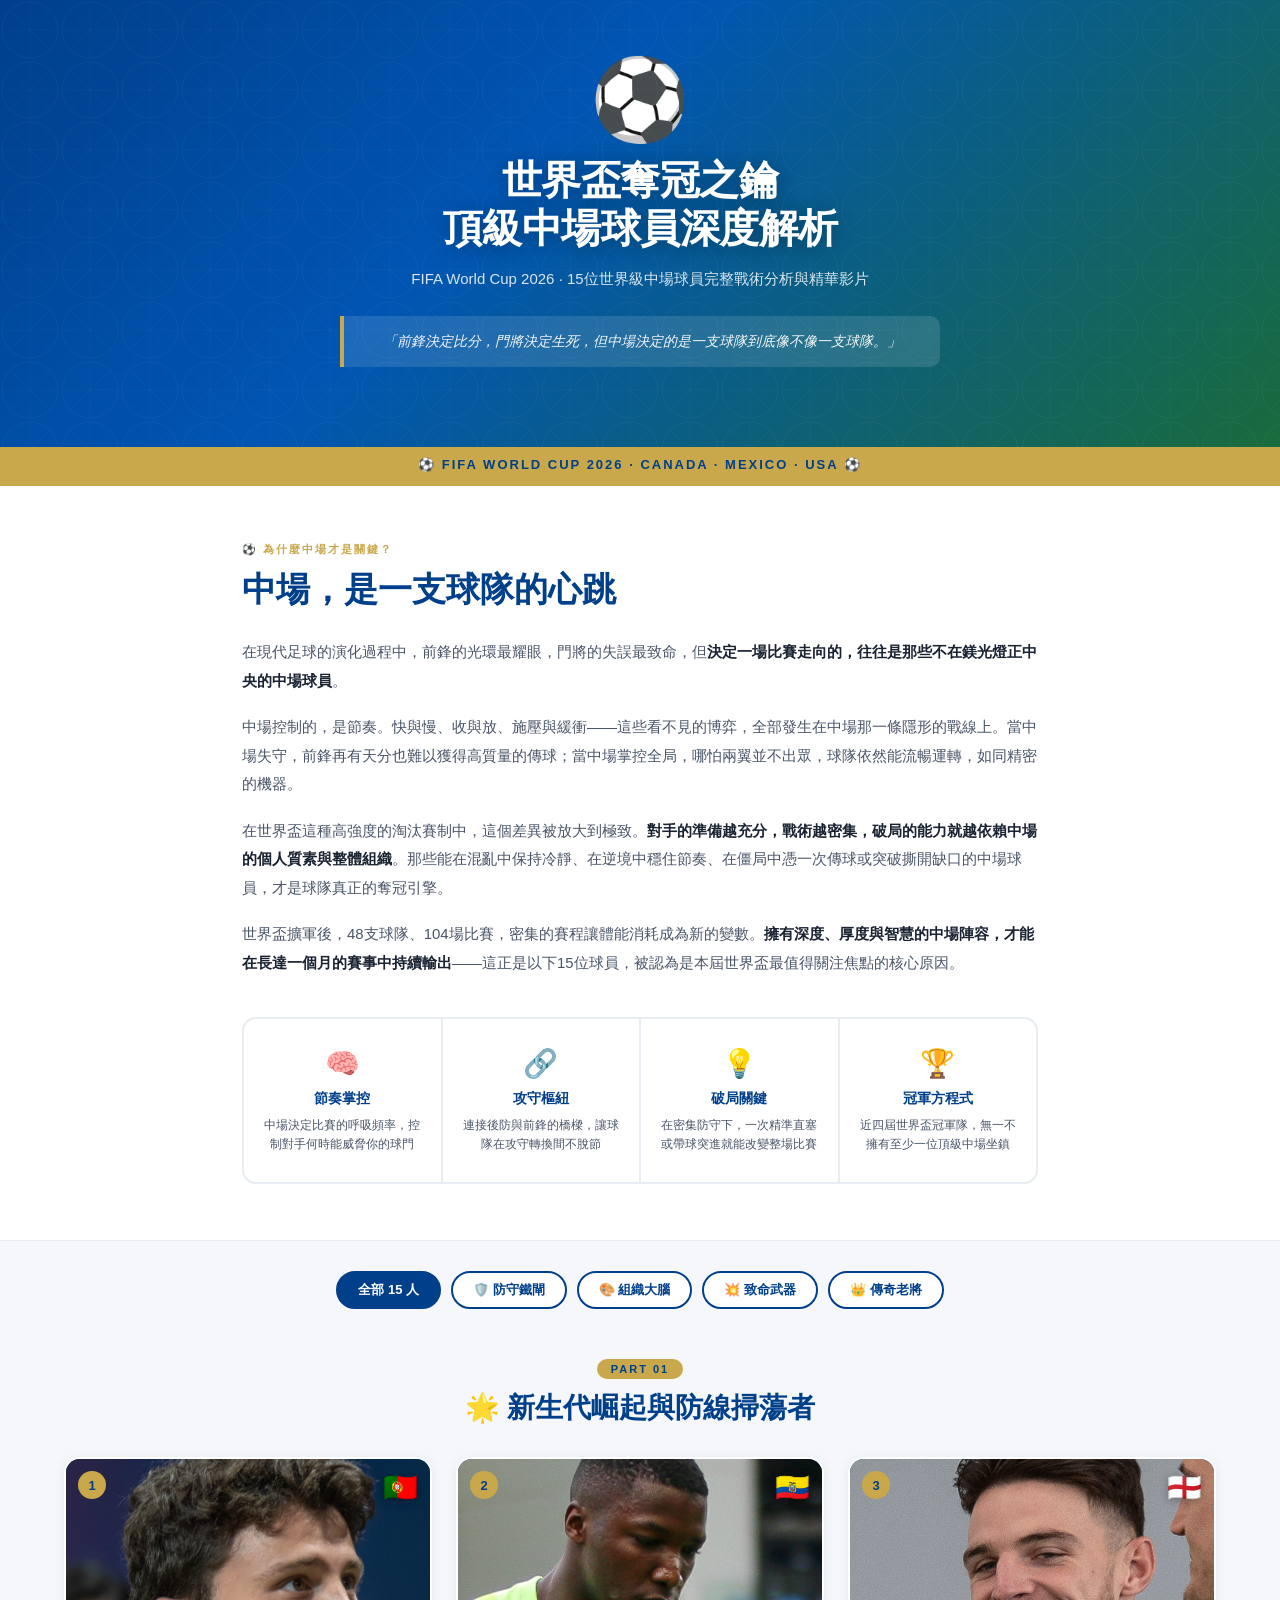
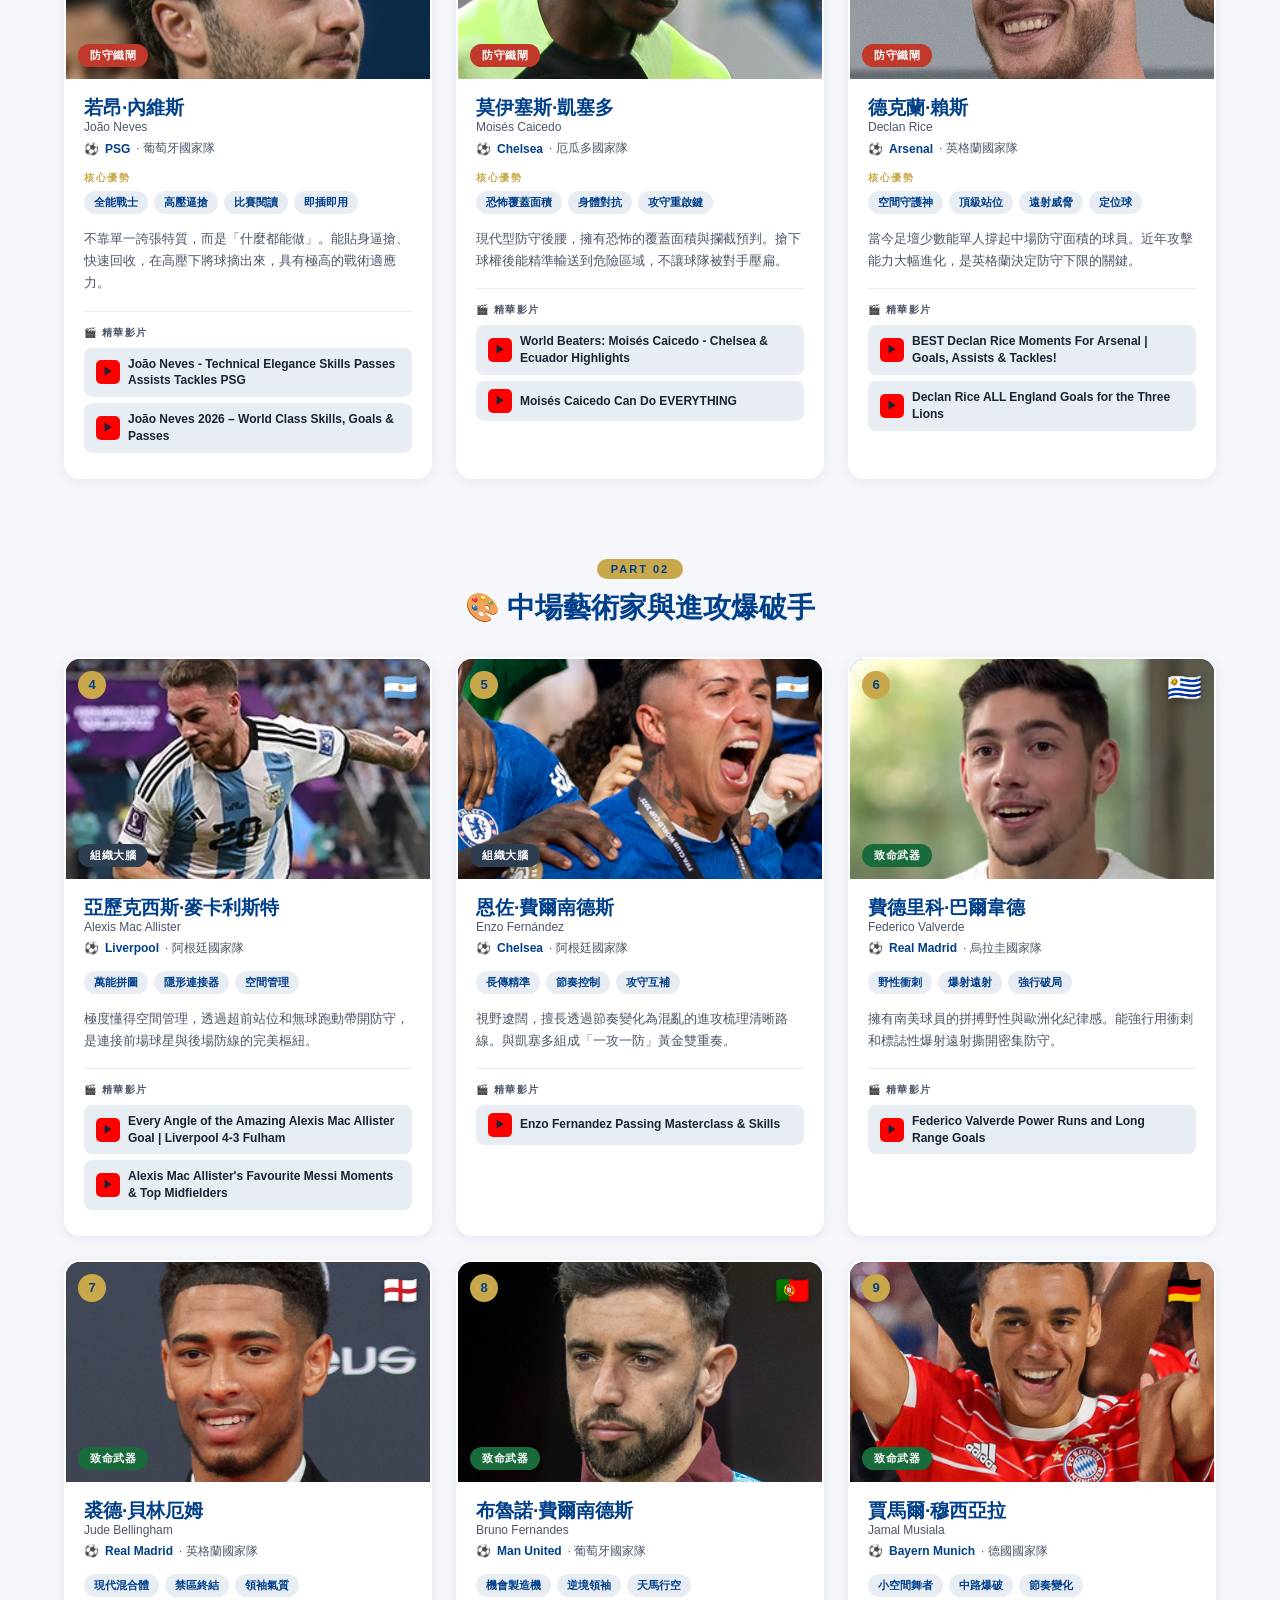
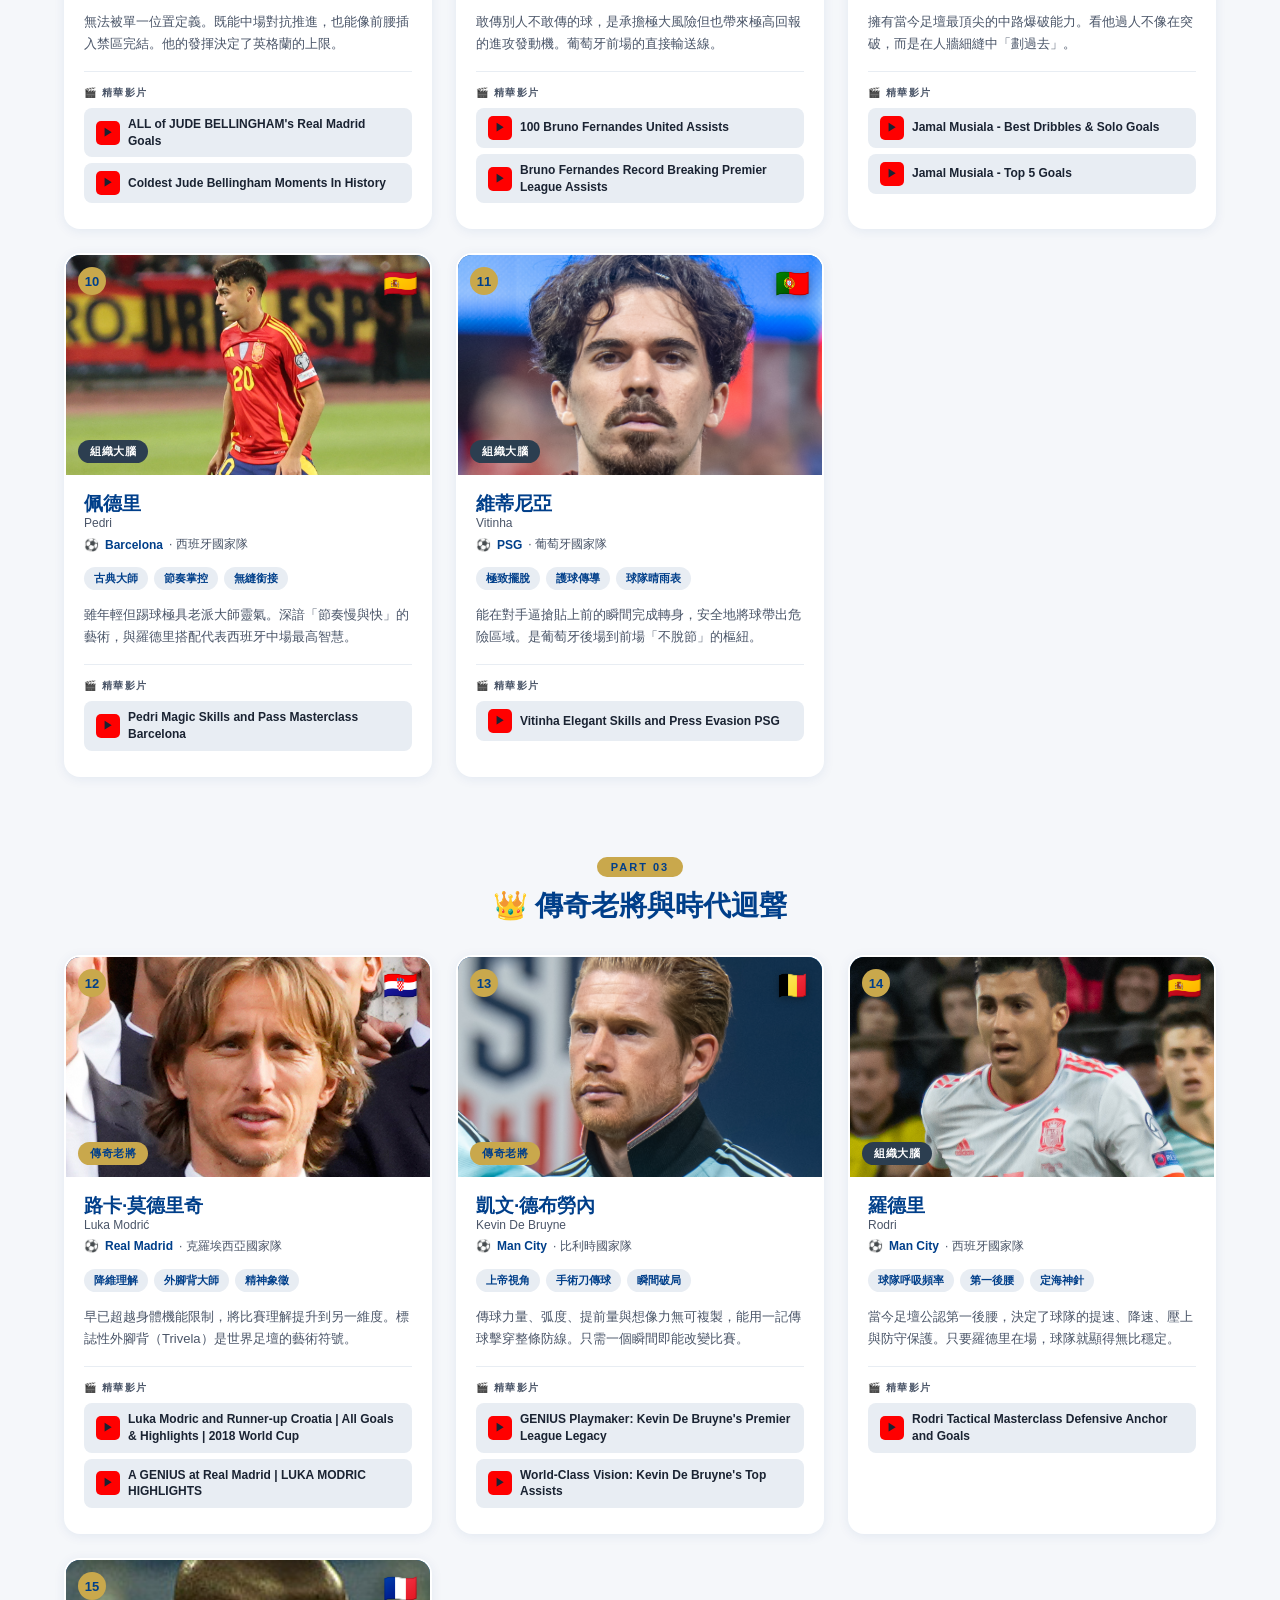
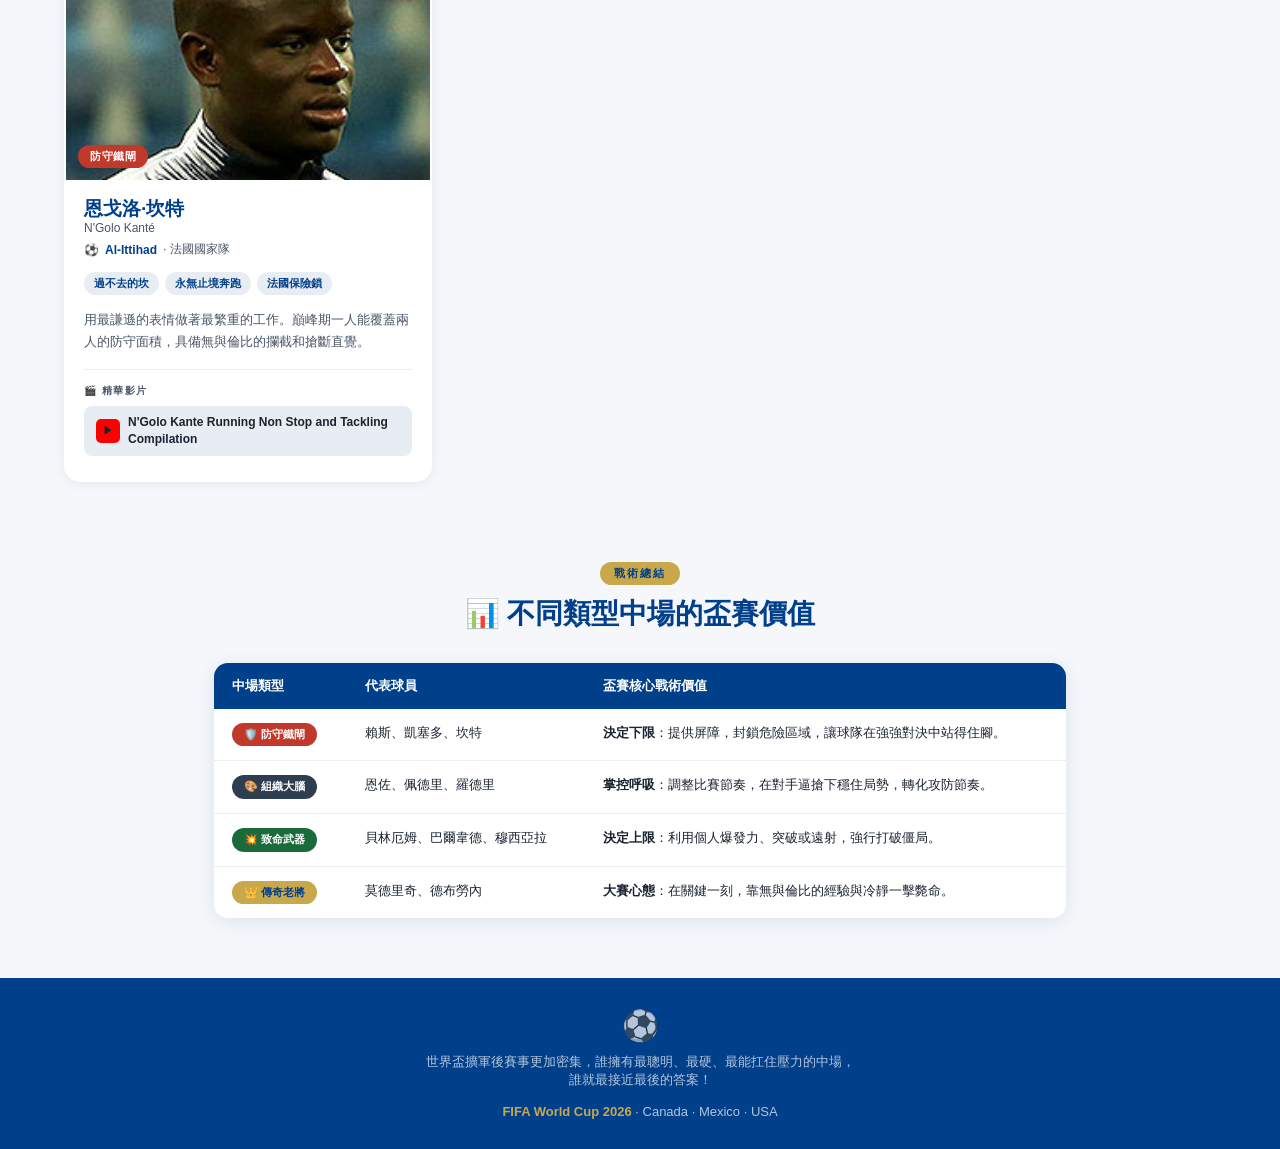
==== fifa-midfielders.html @ 3f780a4c "feat: FIFA World Cup 2026 midfielders analysis webpage" ====
<!DOCTYPE html>
<html lang="zh-TW">
<head>
<meta charset="UTF-8">
<meta name="viewport" content="width=device-width, initial-scale=1.0">
<title>⚽ 世界盃奪冠之鑰：頂級中場深度解析</title>
<style>
  :root {
    --fifa-blue: #003f8a;
    --fifa-gold: #c9a84c;
    --fifa-light: #f5f7fa;
    --fifa-white: #ffffff;
    --fifa-gray: #e8edf3;
    --text-dark: #1a2332;
    --text-mid: #4a5568;
    --accent-green: #1a6b3c;
    --accent-red: #c0392b;
  }

  * { margin: 0; padding: 0; box-sizing: border-box; }

  body {
    font-family: 'Segoe UI', 'Helvetica Neue', Arial, sans-serif;
    background: var(--fifa-light);
    color: var(--text-dark);
    overflow-x: hidden;
  }

  /* ── Hero ── */
  .hero {
    background: linear-gradient(135deg, #003f8a 0%, #0055b3 40%, #1a6b3c 100%);
    position: relative;
    overflow: hidden;
    padding: 60px 20px 80px;
    text-align: center;
  }
  .hero::before {
    content: '';
    position: absolute;
    inset: 0;
    background: url("data:image/svg+xml,%3Csvg width='60' height='60' viewBox='0 0 60 60' xmlns='http://www.w3.org/2000/svg'%3E%3Cg fill='none' fill-rule='evenodd'%3E%3Ccircle cx='30' cy='30' r='28' stroke='rgba(255,255,255,0.06)' stroke-width='1'/%3E%3Cpath d='M30 2 L30 58 M2 30 L58 30 M8.5 8.5 L51.5 51.5 M51.5 8.5 L8.5 51.5' stroke='rgba(255,255,255,0.04)' stroke-width='1'/%3E%3C/g%3E%3C/svg%3E") repeat;
    opacity: 0.6;
  }
  .hero-ball {
    font-size: 80px;
    line-height: 1;
    margin-bottom: 16px;
    animation: spin 8s linear infinite;
    display: inline-block;
  }
  @keyframes spin { from { transform: rotate(0deg); } to { transform: rotate(360deg); } }
  .hero h1 {
    color: white;
    font-size: clamp(22px, 4vw, 40px);
    font-weight: 900;
    letter-spacing: -0.5px;
    line-height: 1.2;
    position: relative;
    text-shadow: 0 2px 20px rgba(0,0,0,0.3);
  }
  .hero-sub {
    color: rgba(255,255,255,0.85);
    font-size: 15px;
    margin-top: 14px;
    max-width: 620px;
    margin-left: auto;
    margin-right: auto;
    line-height: 1.7;
    position: relative;
  }
  .hero-quote {
    margin-top: 24px;
    background: rgba(255,255,255,0.12);
    border-left: 4px solid var(--fifa-gold);
    padding: 14px 20px;
    border-radius: 0 10px 10px 0;
    max-width: 600px;
    margin-left: auto;
    margin-right: auto;
    color: rgba(255,255,255,0.95);
    font-style: italic;
    font-size: 14px;
    line-height: 1.7;
    position: relative;
  }

  /* ── FIFA Badge Strip ── */
  .badge-strip {
    background: var(--fifa-gold);
    padding: 10px 20px;
    text-align: center;
    font-weight: 800;
    font-size: 13px;
    letter-spacing: 2px;
    color: var(--fifa-blue);
    text-transform: uppercase;
  }

  /* ── Filters ── */
  .filters {
    display: flex;
    flex-wrap: wrap;
    gap: 10px;
    justify-content: center;
    padding: 30px 20px 10px;
  }
  .filter-btn {
    padding: 8px 20px;
    border-radius: 999px;
    border: 2px solid var(--fifa-blue);
    background: white;
    color: var(--fifa-blue);
    font-weight: 700;
    font-size: 13px;
    cursor: pointer;
    transition: all 0.2s;
  }
  .filter-btn:hover, .filter-btn.active {
    background: var(--fifa-blue);
    color: white;
  }

  /* ── Section Headers ── */
  .section-header {
    text-align: center;
    padding: 40px 20px 10px;
    position: relative;
  }
  .section-tag {
    display: inline-block;
    background: var(--fifa-gold);
    color: var(--fifa-blue);
    font-weight: 800;
    font-size: 11px;
    letter-spacing: 2px;
    text-transform: uppercase;
    padding: 4px 14px;
    border-radius: 999px;
    margin-bottom: 10px;
  }
  .section-title {
    font-size: clamp(18px, 3vw, 28px);
    font-weight: 900;
    color: var(--fifa-blue);
  }

  /* ── Player Grid ── */
  .players-grid {
    display: grid;
    grid-template-columns: repeat(auto-fill, minmax(320px, 1fr));
    gap: 24px;
    max-width: 1200px;
    margin: 0 auto;
    padding: 20px 24px 40px;
  }

  /* ── Player Card ── */
  .player-card {
    background: white;
    border-radius: 16px;
    overflow: hidden;
    box-shadow: 0 2px 12px rgba(0,63,138,0.08);
    transition: all 0.3s cubic-bezier(0.34,1.56,0.64,1);
    cursor: pointer;
    border: 2px solid transparent;
  }
  .player-card:hover {
    transform: translateY(-6px);
    box-shadow: 0 16px 40px rgba(0,63,138,0.18);
    border-color: var(--fifa-gold);
  }
  .player-card.hidden { display: none; }

  .card-img-wrap {
    position: relative;
    height: 220px;
    overflow: hidden;
    background: linear-gradient(135deg, var(--fifa-blue), #0077cc);
  }
  .card-img-wrap img {
    width: 100%;
    height: 100%;
    object-fit: cover;
    object-position: center 20%;
    transition: transform 0.4s;
  }
  .player-card:hover .card-img-wrap img { transform: scale(1.05); }

  .card-flag {
    position: absolute;
    top: 12px;
    right: 12px;
    font-size: 28px;
    filter: drop-shadow(0 2px 4px rgba(0,0,0,0.3));
  }
  .card-number {
    position: absolute;
    top: 12px;
    left: 12px;
    background: var(--fifa-gold);
    color: var(--fifa-blue);
    font-weight: 900;
    font-size: 13px;
    width: 28px;
    height: 28px;
    border-radius: 50%;
    display: flex;
    align-items: center;
    justify-content: center;
  }
  .type-badge {
    position: absolute;
    bottom: 12px;
    left: 12px;
    padding: 4px 12px;
    border-radius: 999px;
    font-size: 11px;
    font-weight: 700;
    letter-spacing: 0.5px;
  }
  .type-destroyer { background: #c0392b; color: white; }
  .type-maestro { background: #2c3e50; color: white; }
  .type-explosive { background: #1a6b3c; color: white; }
  .type-legend { background: var(--fifa-gold); color: var(--fifa-blue); }

  .card-body { padding: 18px; }
  .player-name {
    font-size: 19px;
    font-weight: 900;
    color: var(--fifa-blue);
    line-height: 1.2;
  }
  .player-name-en {
    font-size: 12px;
    color: var(--text-mid);
    font-weight: 500;
    margin-bottom: 6px;
  }
  .club-info {
    display: flex;
    align-items: center;
    gap: 6px;
    font-size: 12px;
    color: var(--text-mid);
    margin-bottom: 14px;
  }
  .club-info span { font-weight: 600; color: var(--fifa-blue); }

  .strengths-label {
    font-size: 10px;
    font-weight: 800;
    letter-spacing: 1.5px;
    text-transform: uppercase;
    color: var(--fifa-gold);
    margin-bottom: 6px;
  }
  .strength-tags {
    display: flex;
    flex-wrap: wrap;
    gap: 6px;
    margin-bottom: 14px;
  }
  .strength-tag {
    background: var(--fifa-gray);
    color: var(--fifa-blue);
    font-size: 11px;
    font-weight: 600;
    padding: 4px 10px;
    border-radius: 999px;
  }

  .desc {
    font-size: 13px;
    color: var(--text-mid);
    line-height: 1.7;
    margin-bottom: 16px;
  }

  /* ── Video Links ── */
  .videos-section { border-top: 1px solid var(--fifa-gray); padding-top: 14px; }
  .videos-label {
    font-size: 10px;
    font-weight: 800;
    letter-spacing: 1.5px;
    text-transform: uppercase;
    color: var(--text-mid);
    margin-bottom: 8px;
  }
  .video-link {
    display: flex;
    align-items: center;
    gap: 8px;
    padding: 8px 12px;
    background: var(--fifa-gray);
    border-radius: 8px;
    text-decoration: none;
    color: var(--text-dark);
    font-size: 12px;
    font-weight: 600;
    margin-bottom: 6px;
    transition: all 0.2s;
    line-height: 1.4;
  }
  .video-link:hover {
    background: var(--fifa-blue);
    color: white;
  }
  .video-link .play-icon {
    width: 24px;
    height: 24px;
    background: #ff0000;
    border-radius: 5px;
    display: flex;
    align-items: center;
    justify-content: center;
    flex-shrink: 0;
    font-size: 10px;
  }
  .video-link:hover .play-icon { background: white; color: #ff0000; }

  /* ── Tactical Table ── */
  .table-section {
    max-width: 900px;
    margin: 0 auto;
    padding: 20px 24px 60px;
  }
  .tac-table {
    width: 100%;
    border-collapse: separate;
    border-spacing: 0;
    border-radius: 14px;
    overflow: hidden;
    box-shadow: 0 4px 20px rgba(0,63,138,0.1);
    background: white;
  }
  .tac-table thead tr { background: var(--fifa-blue); color: white; }
  .tac-table th { padding: 14px 18px; font-size: 13px; font-weight: 700; text-align: left; }
  .tac-table td { padding: 14px 18px; font-size: 13px; border-bottom: 1px solid var(--fifa-gray); vertical-align: top; line-height: 1.6; }
  .tac-table tr:last-child td { border-bottom: none; }
  .tac-table tr:hover td { background: #f0f5ff; }
  .tac-type-pill {
    display: inline-block;
    padding: 3px 12px;
    border-radius: 999px;
    font-size: 11px;
    font-weight: 700;
    white-space: nowrap;
  }

  /* ── Footer ── */
  footer {
    background: var(--fifa-blue);
    color: rgba(255,255,255,0.7);
    text-align: center;
    padding: 30px 20px;
    font-size: 13px;
  }
  footer strong { color: var(--fifa-gold); }

  /* ── Importance Section ── */
  .importance-section {
    background: white;
    border-top: 4px solid var(--fifa-gold);
    border-bottom: 1px solid var(--fifa-gray);
  }
  .importance-inner {
    max-width: 860px;
    margin: 0 auto;
    padding: 56px 32px;
  }
  .importance-label {
    font-size: 11px;
    font-weight: 800;
    letter-spacing: 2px;
    text-transform: uppercase;
    color: var(--fifa-gold);
    margin-bottom: 12px;
  }
  .importance-title {
    font-size: clamp(22px, 3.5vw, 34px);
    font-weight: 900;
    color: var(--fifa-blue);
    line-height: 1.2;
    margin-bottom: 28px;
  }
  .importance-body p {
    font-size: 15px;
    line-height: 1.9;
    color: var(--text-mid);
    margin-bottom: 18px;
  }
  .importance-body p strong {
    color: var(--text-dark);
    font-weight: 700;
  }
  .importance-stats {
    display: flex;
    gap: 0;
    margin-top: 40px;
    border: 2px solid var(--fifa-gray);
    border-radius: 14px;
    overflow: hidden;
  }
  .stat-item {
    flex: 1;
    text-align: center;
    padding: 28px 18px;
    border-right: 2px solid var(--fifa-gray);
    transition: background 0.2s;
  }
  .stat-item:last-child { border-right: none; }
  .stat-item:hover { background: #f0f5ff; }
  .stat-icon {
    display: block;
    font-size: 28px;
    margin-bottom: 10px;
  }
  .stat-title {
    display: block;
    font-size: 14px;
    font-weight: 800;
    color: var(--fifa-blue);
    margin-bottom: 8px;
  }
  .stat-desc {
    display: block;
    font-size: 12px;
    color: var(--text-mid);
    line-height: 1.6;
  }

  /* ── Responsive ── */
  @media (max-width: 600px) {
    .players-grid { grid-template-columns: 1fr; padding: 12px; }
    .card-img-wrap { height: 180px; }
  }
</style>
</head>
<body>

<!-- Hero -->
<section class="hero">
  <div class="hero-ball">⚽</div>
  <h1>世界盃奪冠之鑰<br>頂級中場球員深度解析</h1>
  <p class="hero-sub">FIFA World Cup 2026 · 15位世界級中場球員完整戰術分析與精華影片</p>
  <blockquote class="hero-quote">
    「前鋒決定比分，門將決定生死，但中場決定的是一支球隊到底像不像一支球隊。」
  </blockquote>
</section>

<div class="badge-strip">⚽ FIFA WORLD CUP 2026 · CANADA · MEXICO · USA ⚽</div>

<!-- Importance Narrative -->
<section class="importance-section">
  <div class="importance-inner">
    <div class="importance-label">⚽ 為什麼中場才是關鍵？</div>
    <h2 class="importance-title">中場，是一支球隊的心跳</h2>
    <div class="importance-body">
      <p>在現代足球的演化過程中，前鋒的光環最耀眼，門將的失誤最致命，但<strong>決定一場比賽走向的，往往是那些不在鎂光燈正中央的中場球員</strong>。</p>
      <p>中場控制的，是節奏。快與慢、收與放、施壓與緩衝——這些看不見的博弈，全部發生在中場那一條隱形的戰線上。當中場失守，前鋒再有天分也難以獲得高質量的傳球；當中場掌控全局，哪怕兩翼並不出眾，球隊依然能流暢運轉，如同精密的機器。</p>
      <p>在世界盃這種高強度的淘汰賽制中，這個差異被放大到極致。<strong>對手的準備越充分，戰術越密集，破局的能力就越依賴中場的個人質素與整體組織</strong>。那些能在混亂中保持冷靜、在逆境中穩住節奏、在僵局中憑一次傳球或突破撕開缺口的中場球員，才是球隊真正的奪冠引擎。</p>
      <p>世界盃擴軍後，48支球隊、104場比賽，密集的賽程讓體能消耗成為新的變數。<strong>擁有深度、厚度與智慧的中場陣容，才能在長達一個月的賽事中持續輸出</strong>——這正是以下15位球員，被認為是本屆世界盃最值得關注焦點的核心原因。</p>
    </div>
    <div class="importance-stats">
      <div class="stat-item">
        <span class="stat-icon">🧠</span>
        <span class="stat-title">節奏掌控</span>
        <span class="stat-desc">中場決定比賽的呼吸頻率，控制對手何時能威脅你的球門</span>
      </div>
      <div class="stat-item">
        <span class="stat-icon">🔗</span>
        <span class="stat-title">攻守樞紐</span>
        <span class="stat-desc">連接後防與前鋒的橋樑，讓球隊在攻守轉換間不脫節</span>
      </div>
      <div class="stat-item">
        <span class="stat-icon">💡</span>
        <span class="stat-title">破局關鍵</span>
        <span class="stat-desc">在密集防守下，一次精準直塞或帶球突進就能改變整場比賽</span>
      </div>
      <div class="stat-item">
        <span class="stat-icon">🏆</span>
        <span class="stat-title">冠軍方程式</span>
        <span class="stat-desc">近四屆世界盃冠軍隊，無一不擁有至少一位頂級中場坐鎮</span>
      </div>
    </div>
  </div>
</section>

<!-- Filters -->
<div class="filters">
  <button class="filter-btn active" onclick="filterCards('all')">全部 15 人</button>
  <button class="filter-btn" onclick="filterCards('destroyer')">🛡️ 防守鐵閘</button>
  <button class="filter-btn" onclick="filterCards('maestro')">🎨 組織大腦</button>
  <button class="filter-btn" onclick="filterCards('explosive')">💥 致命武器</button>
  <button class="filter-btn" onclick="filterCards('legend')">👑 傳奇老將</button>
</div>

<!-- Section 1 -->
<div class="section-header">
  <span class="section-tag">Part 01</span>
  <h2 class="section-title">🌟 新生代崛起與防線掃蕩者</h2>
</div>

<div class="players-grid" id="grid">

  <!-- 1. João Neves -->
  <div class="player-card" data-type="destroyer">
    <div class="card-img-wrap">
      <img src="players/joao-neves.jpg" alt="João Neves" onerror="this.src='https://resources.premierleague.com/photos/2024/07/placeholder.png'; this.style.objectPosition='center'">
      <span class="card-flag">🇵🇹</span>
      <span class="card-number">1</span>
      <span class="type-badge type-destroyer">防守鐵閘</span>
    </div>
    <div class="card-body">
      <div class="player-name">若昂·內維斯</div>
      <div class="player-name-en">João Neves</div>
      <div class="club-info">⚽ <span>PSG</span> · 葡萄牙國家隊</div>
      <div class="strengths-label">核心優勢</div>
      <div class="strength-tags">
        <span class="strength-tag">全能戰士</span>
        <span class="strength-tag">高壓逼搶</span>
        <span class="strength-tag">比賽閱讀</span>
        <span class="strength-tag">即插即用</span>
      </div>
      <p class="desc">不靠單一誇張特質，而是「什麼都能做」。能貼身逼搶、快速回收，在高壓下將球摘出來，具有極高的戰術適應力。</p>
      <div class="videos-section">
        <div class="videos-label">🎬 精華影片</div>
        <a class="video-link" href="https://www.youtube.com/results?search_query=João+Neves+Technical+Elegance+Skills+Passes+PSG" target="_blank">
          <span class="play-icon">▶</span>João Neves - Technical Elegance Skills Passes Assists Tackles PSG
        </a>
        <a class="video-link" href="https://www.youtube.com/results?search_query=João+Neves+2026+World+Class+Skills+Goals+Passes" target="_blank">
          <span class="play-icon">▶</span>João Neves 2026 – World Class Skills, Goals & Passes
        </a>
      </div>
    </div>
  </div>

  <!-- 2. Caicedo -->
  <div class="player-card" data-type="destroyer">
    <div class="card-img-wrap">
      <img src="players/caicedo.jpg" alt="Caicedo" onerror="this.style.background='linear-gradient(135deg,#003f8a,#1a6b3c)'">
      <span class="card-flag">🇪🇨</span>
      <span class="card-number">2</span>
      <span class="type-badge type-destroyer">防守鐵閘</span>
    </div>
    <div class="card-body">
      <div class="player-name">莫伊塞斯·凱塞多</div>
      <div class="player-name-en">Moisés Caicedo</div>
      <div class="club-info">⚽ <span>Chelsea</span> · 厄瓜多國家隊</div>
      <div class="strengths-label">核心優勢</div>
      <div class="strength-tags">
        <span class="strength-tag">恐怖覆蓋面積</span>
        <span class="strength-tag">身體對抗</span>
        <span class="strength-tag">攻守重啟鍵</span>
      </div>
      <p class="desc">現代型防守後腰，擁有恐怖的覆蓋面積與攔截預判。搶下球權後能精準輸送到危險區域，不讓球隊被對手壓扁。</p>
      <div class="videos-section">
        <div class="videos-label">🎬 精華影片</div>
        <a class="video-link" href="https://www.youtube.com/results?search_query=World+Beaters+Moisés+Caicedo+Chelsea+Ecuador+Highlights" target="_blank">
          <span class="play-icon">▶</span>World Beaters: Moisés Caicedo - Chelsea & Ecuador Highlights
        </a>
        <a class="video-link" href="https://www.youtube.com/results?search_query=Moisés+Caicedo+Can+Do+EVERYTHING" target="_blank">
          <span class="play-icon">▶</span>Moisés Caicedo Can Do EVERYTHING
        </a>
      </div>
    </div>
  </div>

  <!-- 3. Declan Rice -->
  <div class="player-card" data-type="destroyer">
    <div class="card-img-wrap">
      <img src="players/declan-rice.jpg" alt="Declan Rice" onerror="this.style.background='linear-gradient(135deg,#003f8a,#1a6b3c)'">
      <span class="card-flag">🏴󠁧󠁢󠁥󠁮󠁧󠁿</span>
      <span class="card-number">3</span>
      <span class="type-badge type-destroyer">防守鐵閘</span>
    </div>
    <div class="card-body">
      <div class="player-name">德克蘭·賴斯</div>
      <div class="player-name-en">Declan Rice</div>
      <div class="club-info">⚽ <span>Arsenal</span> · 英格蘭國家隊</div>
      <div class="strengths-label">核心優勢</div>
      <div class="strength-tags">
        <span class="strength-tag">空間守護神</span>
        <span class="strength-tag">頂級站位</span>
        <span class="strength-tag">遠射威脅</span>
        <span class="strength-tag">定位球</span>
      </div>
      <p class="desc">當今足壇少數能單人撐起中場防守面積的球員。近年攻擊能力大幅進化，是英格蘭決定防守下限的關鍵。</p>
      <div class="videos-section">
        <div class="videos-label">🎬 精華影片</div>
        <a class="video-link" href="https://www.youtube.com/results?search_query=BEST+Declan+Rice+Moments+Arsenal+Goals+Assists+Tackles" target="_blank">
          <span class="play-icon">▶</span>BEST Declan Rice Moments For Arsenal | Goals, Assists & Tackles!
        </a>
        <a class="video-link" href="https://www.youtube.com/results?search_query=Declan+Rice+ALL+England+Goals+Three+Lions" target="_blank">
          <span class="play-icon">▶</span>Declan Rice ALL England Goals for the Three Lions
        </a>
      </div>
    </div>
  </div>

  <!-- Section 2 header inside grid via CSS trick – use wrapper -->
</div>

<div class="section-header">
  <span class="section-tag">Part 02</span>
  <h2 class="section-title">🎨 中場藝術家與進攻爆破手</h2>
</div>

<div class="players-grid">

  <!-- 4. Mac Allister -->
  <div class="player-card" data-type="maestro">
    <div class="card-img-wrap">
      <img src="players/mac-allister.jpg" alt="Mac Allister" onerror="this.style.background='linear-gradient(135deg,#003f8a,#74b9ff)'">
      <span class="card-flag">🇦🇷</span>
      <span class="card-number">4</span>
      <span class="type-badge type-maestro">組織大腦</span>
    </div>
    <div class="card-body">
      <div class="player-name">亞歷克西斯·麥卡利斯特</div>
      <div class="player-name-en">Alexis Mac Allister</div>
      <div class="club-info">⚽ <span>Liverpool</span> · 阿根廷國家隊</div>
      <div class="strength-tags">
        <span class="strength-tag">萬能拼圖</span>
        <span class="strength-tag">隱形連接器</span>
        <span class="strength-tag">空間管理</span>
      </div>
      <p class="desc">極度懂得空間管理，透過超前站位和無球跑動帶開防守，是連接前場球星與後場防線的完美樞紐。</p>
      <div class="videos-section">
        <div class="videos-label">🎬 精華影片</div>
        <a class="video-link" href="https://www.youtube.com/results?search_query=Alexis+Mac+Allister+Goal+Liverpool+Fulham+every+angle" target="_blank">
          <span class="play-icon">▶</span>Every Angle of the Amazing Alexis Mac Allister Goal | Liverpool 4-3 Fulham
        </a>
        <a class="video-link" href="https://www.youtube.com/results?search_query=Alexis+Mac+Allister+Favourite+Messi+Moments+ESPN" target="_blank">
          <span class="play-icon">▶</span>Alexis Mac Allister's Favourite Messi Moments & Top Midfielders
        </a>
      </div>
    </div>
  </div>

  <!-- 5. Enzo Fernandez -->
  <div class="player-card" data-type="maestro">
    <div class="card-img-wrap">
      <img src="players/enzo-fernandez.jpg" alt="Enzo Fernandez" onerror="this.style.background='linear-gradient(135deg,#003f8a,#74b9ff)'">
      <span class="card-flag">🇦🇷</span>
      <span class="card-number">5</span>
      <span class="type-badge type-maestro">組織大腦</span>
    </div>
    <div class="card-body">
      <div class="player-name">恩佐·費爾南德斯</div>
      <div class="player-name-en">Enzo Fernández</div>
      <div class="club-info">⚽ <span>Chelsea</span> · 阿根廷國家隊</div>
      <div class="strength-tags">
        <span class="strength-tag">長傳精準</span>
        <span class="strength-tag">節奏控制</span>
        <span class="strength-tag">攻守互補</span>
      </div>
      <p class="desc">視野遼闊，擅長透過節奏變化為混亂的進攻梳理清晰路線。與凱塞多組成「一攻一防」黃金雙重奏。</p>
      <div class="videos-section">
        <div class="videos-label">🎬 精華影片</div>
        <a class="video-link" href="https://www.youtube.com/results?search_query=Enzo+Fernandez+passing+masterclass+skills+Chelsea" target="_blank">
          <span class="play-icon">▶</span>Enzo Fernandez Passing Masterclass & Skills
        </a>
      </div>
    </div>
  </div>

  <!-- 6. Valverde -->
  <div class="player-card" data-type="explosive">
    <div class="card-img-wrap">
      <img src="players/valverde.jpg" alt="Valverde" onerror="this.style.background='linear-gradient(135deg,#1a6b3c,#003f8a)'">
      <span class="card-flag">🇺🇾</span>
      <span class="card-number">6</span>
      <span class="type-badge type-explosive">致命武器</span>
    </div>
    <div class="card-body">
      <div class="player-name">費德里科·巴爾韋德</div>
      <div class="player-name-en">Federico Valverde</div>
      <div class="club-info">⚽ <span>Real Madrid</span> · 烏拉圭國家隊</div>
      <div class="strength-tags">
        <span class="strength-tag">野性衝刺</span>
        <span class="strength-tag">爆射遠射</span>
        <span class="strength-tag">強行破局</span>
      </div>
      <p class="desc">擁有南美球員的拼搏野性與歐洲化紀律感。能強行用衝刺和標誌性爆射遠射撕開密集防守。</p>
      <div class="videos-section">
        <div class="videos-label">🎬 精華影片</div>
        <a class="video-link" href="https://www.youtube.com/results?search_query=Federico+Valverde+power+runs+long+range+goals+Real+Madrid" target="_blank">
          <span class="play-icon">▶</span>Federico Valverde Power Runs and Long Range Goals
        </a>
      </div>
    </div>
  </div>

  <!-- 7. Bellingham -->
  <div class="player-card" data-type="explosive">
    <div class="card-img-wrap">
      <img src="players/bellingham.jpg" alt="Bellingham" onerror="this.style.background='linear-gradient(135deg,#1a6b3c,#003f8a)'">
      <span class="card-flag">🏴󠁧󠁢󠁥󠁮󠁧󠁿</span>
      <span class="card-number">7</span>
      <span class="type-badge type-explosive">致命武器</span>
    </div>
    <div class="card-body">
      <div class="player-name">裘德·貝林厄姆</div>
      <div class="player-name-en">Jude Bellingham</div>
      <div class="club-info">⚽ <span>Real Madrid</span> · 英格蘭國家隊</div>
      <div class="strength-tags">
        <span class="strength-tag">現代混合體</span>
        <span class="strength-tag">禁區終結</span>
        <span class="strength-tag">領袖氣質</span>
      </div>
      <p class="desc">無法被單一位置定義。既能中場對抗推進，也能像前腰插入禁區完結。他的發揮決定了英格蘭的上限。</p>
      <div class="videos-section">
        <div class="videos-label">🎬 精華影片</div>
        <a class="video-link" href="https://www.youtube.com/results?search_query=ALL+JUDE+BELLINGHAM+Real+Madrid+Goals" target="_blank">
          <span class="play-icon">▶</span>ALL of JUDE BELLINGHAM's Real Madrid Goals
        </a>
        <a class="video-link" href="https://www.youtube.com/results?search_query=Coldest+Jude+Bellingham+Moments+In+History" target="_blank">
          <span class="play-icon">▶</span>Coldest Jude Bellingham Moments In History
        </a>
      </div>
    </div>
  </div>

  <!-- 8. Bruno Fernandes -->
  <div class="player-card" data-type="explosive">
    <div class="card-img-wrap">
      <img src="players/bruno-fernandes.jpg" alt="Bruno Fernandes" onerror="this.style.background='linear-gradient(135deg,#c0392b,#003f8a)'">
      <span class="card-flag">🇵🇹</span>
      <span class="card-number">8</span>
      <span class="type-badge type-explosive">致命武器</span>
    </div>
    <div class="card-body">
      <div class="player-name">布魯諾·費爾南德斯</div>
      <div class="player-name-en">Bruno Fernandes</div>
      <div class="club-info">⚽ <span>Man United</span> · 葡萄牙國家隊</div>
      <div class="strength-tags">
        <span class="strength-tag">機會製造機</span>
        <span class="strength-tag">逆境領袖</span>
        <span class="strength-tag">天馬行空</span>
      </div>
      <p class="desc">敢傳別人不敢傳的球，是承擔極大風險但也帶來極高回報的進攻發動機。葡萄牙前場的直接輸送線。</p>
      <div class="videos-section">
        <div class="videos-label">🎬 精華影片</div>
        <a class="video-link" href="https://www.youtube.com/results?search_query=100+Bruno+Fernandes+United+Assists" target="_blank">
          <span class="play-icon">▶</span>100 Bruno Fernandes United Assists
        </a>
        <a class="video-link" href="https://www.youtube.com/results?search_query=Bruno+Fernandes+Record+Breaking+Premier+League+Assists" target="_blank">
          <span class="play-icon">▶</span>Bruno Fernandes Record Breaking Premier League Assists
        </a>
      </div>
    </div>
  </div>

  <!-- 9. Musiala -->
  <div class="player-card" data-type="explosive">
    <div class="card-img-wrap">
      <img src="players/musiala.jpg" alt="Musiala" onerror="this.style.background='linear-gradient(135deg,#c0392b,#003f8a)'">
      <span class="card-flag">🇩🇪</span>
      <span class="card-number">9</span>
      <span class="type-badge type-explosive">致命武器</span>
    </div>
    <div class="card-body">
      <div class="player-name">賈馬爾·穆西亞拉</div>
      <div class="player-name-en">Jamal Musiala</div>
      <div class="club-info">⚽ <span>Bayern Munich</span> · 德國國家隊</div>
      <div class="strength-tags">
        <span class="strength-tag">小空間舞者</span>
        <span class="strength-tag">中路爆破</span>
        <span class="strength-tag">節奏變化</span>
      </div>
      <p class="desc">擁有當今足壇最頂尖的中路爆破能力。看他過人不像在突破，而是在人牆細縫中「劃過去」。</p>
      <div class="videos-section">
        <div class="videos-label">🎬 精華影片</div>
        <a class="video-link" href="https://www.youtube.com/results?search_query=Jamal+Musiala+Best+Dribbles+Solo+Goals+Bundesliga" target="_blank">
          <span class="play-icon">▶</span>Jamal Musiala - Best Dribbles & Solo Goals
        </a>
        <a class="video-link" href="https://www.youtube.com/results?search_query=Jamal+Musiala+Top+5+Goals" target="_blank">
          <span class="play-icon">▶</span>Jamal Musiala - Top 5 Goals
        </a>
      </div>
    </div>
  </div>

  <!-- 10. Pedri -->
  <div class="player-card" data-type="maestro">
    <div class="card-img-wrap">
      <img src="players/pedri.jpg" alt="Pedri" onerror="this.style.background='linear-gradient(135deg,#c0392b,#003f8a)'">
      <span class="card-flag">🇪🇸</span>
      <span class="card-number">10</span>
      <span class="type-badge type-maestro">組織大腦</span>
    </div>
    <div class="card-body">
      <div class="player-name">佩德里</div>
      <div class="player-name-en">Pedri</div>
      <div class="club-info">⚽ <span>Barcelona</span> · 西班牙國家隊</div>
      <div class="strength-tags">
        <span class="strength-tag">古典大師</span>
        <span class="strength-tag">節奏掌控</span>
        <span class="strength-tag">無縫銜接</span>
      </div>
      <p class="desc">雖年輕但踢球極具老派大師靈氣。深諳「節奏慢與快」的藝術，與羅德里搭配代表西班牙中場最高智慧。</p>
      <div class="videos-section">
        <div class="videos-label">🎬 精華影片</div>
        <a class="video-link" href="https://www.youtube.com/results?search_query=Pedri+magic+skills+pass+masterclass+Barcelona" target="_blank">
          <span class="play-icon">▶</span>Pedri Magic Skills and Pass Masterclass Barcelona
        </a>
      </div>
    </div>
  </div>

  <!-- 11. Vitinha -->
  <div class="player-card" data-type="maestro">
    <div class="card-img-wrap">
      <img src="players/vitinha.jpg" alt="Vitinha" onerror="this.style.background='linear-gradient(135deg,#003f8a,#0077cc)'">
      <span class="card-flag">🇵🇹</span>
      <span class="card-number">11</span>
      <span class="type-badge type-maestro">組織大腦</span>
    </div>
    <div class="card-body">
      <div class="player-name">維蒂尼亞</div>
      <div class="player-name-en">Vitinha</div>
      <div class="club-info">⚽ <span>PSG</span> · 葡萄牙國家隊</div>
      <div class="strength-tags">
        <span class="strength-tag">極致擺脫</span>
        <span class="strength-tag">護球傳導</span>
        <span class="strength-tag">球隊晴雨表</span>
      </div>
      <p class="desc">能在對手逼搶貼上前的瞬間完成轉身，安全地將球帶出危險區域。是葡萄牙後場到前場「不脫節」的樞紐。</p>
      <div class="videos-section">
        <div class="videos-label">🎬 精華影片</div>
        <a class="video-link" href="https://www.youtube.com/results?search_query=Vitinha+elegant+skills+press+evasion+PSG+Portugal" target="_blank">
          <span class="play-icon">▶</span>Vitinha Elegant Skills and Press Evasion PSG
        </a>
      </div>
    </div>
  </div>

</div>

<!-- Section 3 -->
<div class="section-header">
  <span class="section-tag">Part 03</span>
  <h2 class="section-title">👑 傳奇老將與時代迴聲</h2>
</div>

<div class="players-grid">

  <!-- 12. Modrić -->
  <div class="player-card" data-type="legend">
    <div class="card-img-wrap">
      <img src="players/modric.jpg" alt="Modric" onerror="this.style.background='linear-gradient(135deg,#c9a84c,#003f8a)'">
      <span class="card-flag">🇭🇷</span>
      <span class="card-number">12</span>
      <span class="type-badge type-legend">傳奇老將</span>
    </div>
    <div class="card-body">
      <div class="player-name">路卡·莫德里奇</div>
      <div class="player-name-en">Luka Modrić</div>
      <div class="club-info">⚽ <span>Real Madrid</span> · 克羅埃西亞國家隊</div>
      <div class="strength-tags">
        <span class="strength-tag">降維理解</span>
        <span class="strength-tag">外腳背大師</span>
        <span class="strength-tag">精神象徵</span>
      </div>
      <p class="desc">早已超越身體機能限制，將比賽理解提升到另一維度。標誌性外腳背（Trivela）是世界足壇的藝術符號。</p>
      <div class="videos-section">
        <div class="videos-label">🎬 精華影片</div>
        <a class="video-link" href="https://www.youtube.com/results?search_query=Luka+Modric+Croatia+2018+World+Cup+All+Goals+Highlights+FIFA" target="_blank">
          <span class="play-icon">▶</span>Luka Modric and Runner-up Croatia | All Goals & Highlights | 2018 World Cup
        </a>
        <a class="video-link" href="https://www.youtube.com/results?search_query=GENIUS+at+Real+Madrid+LUKA+MODRIC+HIGHLIGHTS" target="_blank">
          <span class="play-icon">▶</span>A GENIUS at Real Madrid | LUKA MODRIC HIGHLIGHTS
        </a>
      </div>
    </div>
  </div>

  <!-- 13. De Bruyne -->
  <div class="player-card" data-type="legend">
    <div class="card-img-wrap">
      <img src="players/de-bruyne.jpg" alt="De Bruyne" onerror="this.style.background='linear-gradient(135deg,#c9a84c,#003f8a)'">
      <span class="card-flag">🇧🇪</span>
      <span class="card-number">13</span>
      <span class="type-badge type-legend">傳奇老將</span>
    </div>
    <div class="card-body">
      <div class="player-name">凱文·德布勞內</div>
      <div class="player-name-en">Kevin De Bruyne</div>
      <div class="club-info">⚽ <span>Man City</span> · 比利時國家隊</div>
      <div class="strength-tags">
        <span class="strength-tag">上帝視角</span>
        <span class="strength-tag">手術刀傳球</span>
        <span class="strength-tag">瞬間破局</span>
      </div>
      <p class="desc">傳球力量、弧度、提前量與想像力無可複製，能用一記傳球擊穿整條防線。只需一個瞬間即能改變比賽。</p>
      <div class="videos-section">
        <div class="videos-label">🎬 精華影片</div>
        <a class="video-link" href="https://www.youtube.com/results?search_query=GENIUS+Playmaker+Kevin+De+Bruyne+Premier+League+Legacy" target="_blank">
          <span class="play-icon">▶</span>GENIUS Playmaker: Kevin De Bruyne's Premier League Legacy
        </a>
        <a class="video-link" href="https://www.youtube.com/results?search_query=World-Class+Vision+Kevin+De+Bruyne+Top+Assists" target="_blank">
          <span class="play-icon">▶</span>World-Class Vision: Kevin De Bruyne's Top Assists
        </a>
      </div>
    </div>
  </div>

  <!-- 14. Rodri -->
  <div class="player-card" data-type="maestro">
    <div class="card-img-wrap">
      <img src="players/rodri.jpg" alt="Rodri" onerror="this.style.background='linear-gradient(135deg,#c0392b,#003f8a)'">
      <span class="card-flag">🇪🇸</span>
      <span class="card-number">14</span>
      <span class="type-badge type-maestro">組織大腦</span>
    </div>
    <div class="card-body">
      <div class="player-name">羅德里</div>
      <div class="player-name-en">Rodri</div>
      <div class="club-info">⚽ <span>Man City</span> · 西班牙國家隊</div>
      <div class="strength-tags">
        <span class="strength-tag">球隊呼吸頻率</span>
        <span class="strength-tag">第一後腰</span>
        <span class="strength-tag">定海神針</span>
      </div>
      <p class="desc">當今足壇公認第一後腰，決定了球隊的提速、降速、壓上與防守保護。只要羅德里在場，球隊就顯得無比穩定。</p>
      <div class="videos-section">
        <div class="videos-label">🎬 精華影片</div>
        <a class="video-link" href="https://www.youtube.com/results?search_query=Rodri+tactical+masterclass+defensive+anchor+goals+Spain" target="_blank">
          <span class="play-icon">▶</span>Rodri Tactical Masterclass Defensive Anchor and Goals
        </a>
      </div>
    </div>
  </div>

  <!-- 15. Kanté -->
  <div class="player-card" data-type="destroyer">
    <div class="card-img-wrap">
      <img src="players/kante.jpg" alt="Kante" onerror="this.style.background='linear-gradient(135deg,#003f8a,#1a6b3c)'">
      <span class="card-flag">🇫🇷</span>
      <span class="card-number">15</span>
      <span class="type-badge type-destroyer">防守鐵閘</span>
    </div>
    <div class="card-body">
      <div class="player-name">恩戈洛·坎特</div>
      <div class="player-name-en">N'Golo Kanté</div>
      <div class="club-info">⚽ <span>Al-Ittihad</span> · 法國國家隊</div>
      <div class="strength-tags">
        <span class="strength-tag">過不去的坎</span>
        <span class="strength-tag">永無止境奔跑</span>
        <span class="strength-tag">法國保險鎖</span>
      </div>
      <p class="desc">用最謙遜的表情做著最繁重的工作。巔峰期一人能覆蓋兩人的防守面積，具備無與倫比的攔截和搶斷直覺。</p>
      <div class="videos-section">
        <div class="videos-label">🎬 精華影片</div>
        <a class="video-link" href="https://www.youtube.com/results?search_query=N'Golo+Kante+running+non+stop+tackling+compilation" target="_blank">
          <span class="play-icon">▶</span>N'Golo Kante Running Non Stop and Tackling Compilation
        </a>
      </div>
    </div>
  </div>

</div>

<!-- Tactical Table -->
<div class="section-header">
  <span class="section-tag">戰術總結</span>
  <h2 class="section-title">📊 不同類型中場的盃賽價值</h2>
</div>

<div class="table-section">
  <table class="tac-table">
    <thead>
      <tr>
        <th>中場類型</th>
        <th>代表球員</th>
        <th>盃賽核心戰術價值</th>
      </tr>
    </thead>
    <tbody>
      <tr>
        <td><span class="tac-type-pill" style="background:#c0392b;color:white">🛡️ 防守鐵閘</span></td>
        <td>賴斯、凱塞多、坎特</td>
        <td><strong>決定下限</strong>：提供屏障，封鎖危險區域，讓球隊在強強對決中站得住腳。</td>
      </tr>
      <tr>
        <td><span class="tac-type-pill" style="background:#2c3e50;color:white">🎨 組織大腦</span></td>
        <td>恩佐、佩德里、羅德里</td>
        <td><strong>掌控呼吸</strong>：調整比賽節奏，在對手逼搶下穩住局勢，轉化攻防節奏。</td>
      </tr>
      <tr>
        <td><span class="tac-type-pill" style="background:#1a6b3c;color:white">💥 致命武器</span></td>
        <td>貝林厄姆、巴爾韋德、穆西亞拉</td>
        <td><strong>決定上限</strong>：利用個人爆發力、突破或遠射，強行打破僵局。</td>
      </tr>
      <tr>
        <td><span class="tac-type-pill" style="background:#c9a84c;color:#003f8a">👑 傳奇老將</span></td>
        <td>莫德里奇、德布勞內</td>
        <td><strong>大賽心態</strong>：在關鍵一刻，靠無與倫比的經驗與冷靜一擊斃命。</td>
      </tr>
    </tbody>
  </table>
</div>

<footer>
  <div style="font-size:30px;margin-bottom:10px">⚽</div>
  世界盃擴軍後賽事更加密集，誰擁有最聰明、最硬、最能扛住壓力的中場，<br>誰就最接近最後的答案！<br><br>
  <strong>FIFA World Cup 2026</strong> · Canada · Mexico · USA
</footer>

<script>
function filterCards(type) {
  document.querySelectorAll('.filter-btn').forEach(b => b.classList.remove('active'));
  event.target.classList.add('active');

  document.querySelectorAll('.player-card').forEach(card => {
    if (type === 'all' || card.dataset.type === type) {
      card.classList.remove('hidden');
    } else {
      card.classList.add('hidden');
    }
  });
}
</script>
</body>
</html>
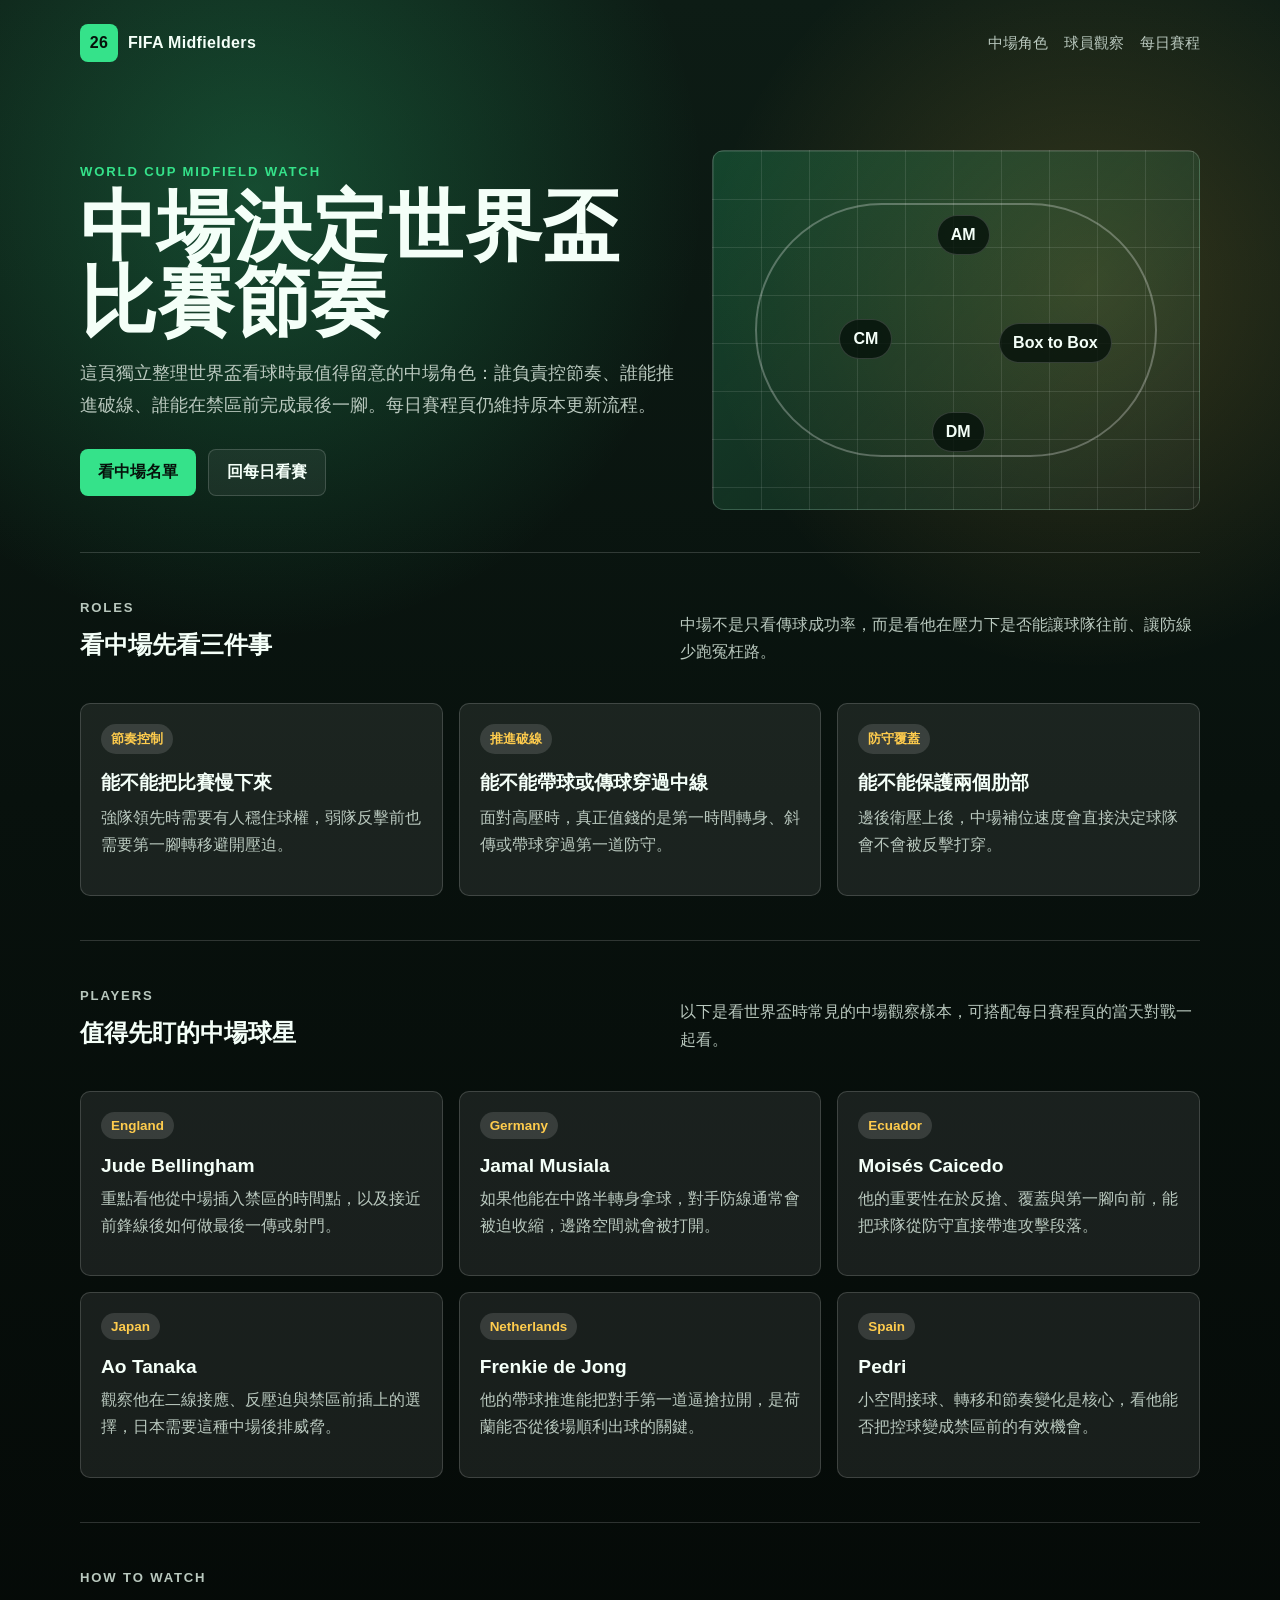
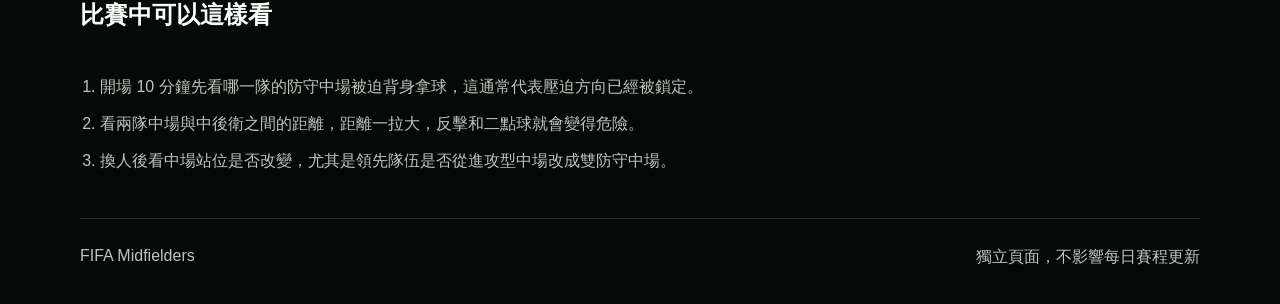
==== commit 0f4cbf6d: "Add FIFA midfielders page" ====
--- a/fifa-midfielders.html
+++ b/fifa-midfielders.html
@@ -1,1026 +1,406 @@
-<!DOCTYPE html>
-<html lang="zh-TW">
-<head>
-<meta charset="UTF-8">
-<meta name="viewport" content="width=device-width, initial-scale=1.0">
-<title>⚽ 世界盃奪冠之鑰：頂級中場深度解析</title>
-<style>
-  :root {
-    --fifa-blue: #003f8a;
-    --fifa-gold: #c9a84c;
-    --fifa-light: #f5f7fa;
-    --fifa-white: #ffffff;
-    --fifa-gray: #e8edf3;
-    --text-dark: #1a2332;
-    --text-mid: #4a5568;
-    --accent-green: #1a6b3c;
-    --accent-red: #c0392b;
-  }
-
-  * { margin: 0; padding: 0; box-sizing: border-box; }
-
-  body {
-    font-family: 'Segoe UI', 'Helvetica Neue', Arial, sans-serif;
-    background: var(--fifa-light);
-    color: var(--text-dark);
-    overflow-x: hidden;
-  }
-
-  /* ── Hero ── */
-  .hero {
-    background: linear-gradient(135deg, #003f8a 0%, #0055b3 40%, #1a6b3c 100%);
-    position: relative;
-    overflow: hidden;
-    padding: 60px 20px 80px;
-    text-align: center;
-  }
-  .hero::before {
-    content: '';
-    position: absolute;
-    inset: 0;
-    background: url("data:image/svg+xml,%3Csvg width='60' height='60' viewBox='0 0 60 60' xmlns='http://www.w3.org/2000/svg'%3E%3Cg fill='none' fill-rule='evenodd'%3E%3Ccircle cx='30' cy='30' r='28' stroke='rgba(255,255,255,0.06)' stroke-width='1'/%3E%3Cpath d='M30 2 L30 58 M2 30 L58 30 M8.5 8.5 L51.5 51.5 M51.5 8.5 L8.5 51.5' stroke='rgba(255,255,255,0.04)' stroke-width='1'/%3E%3C/g%3E%3C/svg%3E") repeat;
-    opacity: 0.6;
-  }
-  .hero-ball {
-    font-size: 80px;
-    line-height: 1;
-    margin-bottom: 16px;
-    animation: spin 8s linear infinite;
-    display: inline-block;
-  }
-  @keyframes spin { from { transform: rotate(0deg); } to { transform: rotate(360deg); } }
-  .hero h1 {
-    color: white;
-    font-size: clamp(22px, 4vw, 40px);
-    font-weight: 900;
-    letter-spacing: -0.5px;
-    line-height: 1.2;
-    position: relative;
-    text-shadow: 0 2px 20px rgba(0,0,0,0.3);
-  }
-  .hero-sub {
-    color: rgba(255,255,255,0.85);
-    font-size: 15px;
-    margin-top: 14px;
-    max-width: 620px;
-    margin-left: auto;
-    margin-right: auto;
-    line-height: 1.7;
-    position: relative;
-  }
-  .hero-quote {
-    margin-top: 24px;
-    background: rgba(255,255,255,0.12);
-    border-left: 4px solid var(--fifa-gold);
-    padding: 14px 20px;
-    border-radius: 0 10px 10px 0;
-    max-width: 600px;
-    margin-left: auto;
-    margin-right: auto;
-    color: rgba(255,255,255,0.95);
-    font-style: italic;
-    font-size: 14px;
-    line-height: 1.7;
-    position: relative;
-  }
-
-  /* ── FIFA Badge Strip ── */
-  .badge-strip {
-    background: var(--fifa-gold);
-    padding: 10px 20px;
-    text-align: center;
-    font-weight: 800;
-    font-size: 13px;
-    letter-spacing: 2px;
-    color: var(--fifa-blue);
-    text-transform: uppercase;
-  }
-
-  /* ── Filters ── */
-  .filters {
-    display: flex;
-    flex-wrap: wrap;
-    gap: 10px;
-    justify-content: center;
-    padding: 30px 20px 10px;
-  }
-  .filter-btn {
-    padding: 8px 20px;
-    border-radius: 999px;
-    border: 2px solid var(--fifa-blue);
-    background: white;
-    color: var(--fifa-blue);
-    font-weight: 700;
-    font-size: 13px;
-    cursor: pointer;
-    transition: all 0.2s;
-  }
-  .filter-btn:hover, .filter-btn.active {
-    background: var(--fifa-blue);
-    color: white;
-  }
-
-  /* ── Section Headers ── */
-  .section-header {
-    text-align: center;
-    padding: 40px 20px 10px;
-    position: relative;
-  }
-  .section-tag {
-    display: inline-block;
-    background: var(--fifa-gold);
-    color: var(--fifa-blue);
-    font-weight: 800;
-    font-size: 11px;
-    letter-spacing: 2px;
-    text-transform: uppercase;
-    padding: 4px 14px;
-    border-radius: 999px;
-    margin-bottom: 10px;
-  }
-  .section-title {
-    font-size: clamp(18px, 3vw, 28px);
-    font-weight: 900;
-    color: var(--fifa-blue);
-  }
-
-  /* ── Player Grid ── */
-  .players-grid {
-    display: grid;
-    grid-template-columns: repeat(auto-fill, minmax(320px, 1fr));
-    gap: 24px;
-    max-width: 1200px;
-    margin: 0 auto;
-    padding: 20px 24px 40px;
-  }
-
-  /* ── Player Card ── */
-  .player-card {
-    background: white;
-    border-radius: 16px;
-    overflow: hidden;
-    box-shadow: 0 2px 12px rgba(0,63,138,0.08);
-    transition: all 0.3s cubic-bezier(0.34,1.56,0.64,1);
-    cursor: pointer;
-    border: 2px solid transparent;
-  }
-  .player-card:hover {
-    transform: translateY(-6px);
-    box-shadow: 0 16px 40px rgba(0,63,138,0.18);
-    border-color: var(--fifa-gold);
-  }
-  .player-card.hidden { display: none; }
-
-  .card-img-wrap {
-    position: relative;
-    height: 220px;
-    overflow: hidden;
-    background: linear-gradient(135deg, var(--fifa-blue), #0077cc);
-  }
-  .card-img-wrap img {
-    width: 100%;
-    height: 100%;
-    object-fit: cover;
-    object-position: center 20%;
-    transition: transform 0.4s;
-  }
-  .player-card:hover .card-img-wrap img { transform: scale(1.05); }
-
-  .card-flag {
-    position: absolute;
-    top: 12px;
-    right: 12px;
-    font-size: 28px;
-    filter: drop-shadow(0 2px 4px rgba(0,0,0,0.3));
-  }
-  .card-number {
-    position: absolute;
-    top: 12px;
-    left: 12px;
-    background: var(--fifa-gold);
-    color: var(--fifa-blue);
-    font-weight: 900;
-    font-size: 13px;
-    width: 28px;
-    height: 28px;
-    border-radius: 50%;
-    display: flex;
-    align-items: center;
-    justify-content: center;
-  }
-  .type-badge {
-    position: absolute;
-    bottom: 12px;
-    left: 12px;
-    padding: 4px 12px;
-    border-radius: 999px;
-    font-size: 11px;
-    font-weight: 700;
-    letter-spacing: 0.5px;
-  }
-  .type-destroyer { background: #c0392b; color: white; }
-  .type-maestro { background: #2c3e50; color: white; }
-  .type-explosive { background: #1a6b3c; color: white; }
-  .type-legend { background: var(--fifa-gold); color: var(--fifa-blue); }
-
-  .card-body { padding: 18px; }
-  .player-name {
-    font-size: 19px;
-    font-weight: 900;
-    color: var(--fifa-blue);
-    line-height: 1.2;
-  }
-  .player-name-en {
-    font-size: 12px;
-    color: var(--text-mid);
-    font-weight: 500;
-    margin-bottom: 6px;
-  }
-  .club-info {
-    display: flex;
-    align-items: center;
-    gap: 6px;
-    font-size: 12px;
-    color: var(--text-mid);
-    margin-bottom: 14px;
-  }
-  .club-info span { font-weight: 600; color: var(--fifa-blue); }
-
-  .strengths-label {
-    font-size: 10px;
-    font-weight: 800;
-    letter-spacing: 1.5px;
-    text-transform: uppercase;
-    color: var(--fifa-gold);
-    margin-bottom: 6px;
-  }
-  .strength-tags {
-    display: flex;
-    flex-wrap: wrap;
-    gap: 6px;
-    margin-bottom: 14px;
-  }
-  .strength-tag {
-    background: var(--fifa-gray);
-    color: var(--fifa-blue);
-    font-size: 11px;
-    font-weight: 600;
-    padding: 4px 10px;
-    border-radius: 999px;
-  }
-
-  .desc {
-    font-size: 13px;
-    color: var(--text-mid);
-    line-height: 1.7;
-    margin-bottom: 16px;
-  }
-
-  /* ── Video Links ── */
-  .videos-section { border-top: 1px solid var(--fifa-gray); padding-top: 14px; }
-  .videos-label {
-    font-size: 10px;
-    font-weight: 800;
-    letter-spacing: 1.5px;
-    text-transform: uppercase;
-    color: var(--text-mid);
-    margin-bottom: 8px;
-  }
-  .video-link {
-    display: flex;
-    align-items: center;
-    gap: 8px;
-    padding: 8px 12px;
-    background: var(--fifa-gray);
-    border-radius: 8px;
-    text-decoration: none;
-    color: var(--text-dark);
-    font-size: 12px;
-    font-weight: 600;
-    margin-bottom: 6px;
-    transition: all 0.2s;
-    line-height: 1.4;
-  }
-  .video-link:hover {
-    background: var(--fifa-blue);
-    color: white;
-  }
-  .video-link .play-icon {
-    width: 24px;
-    height: 24px;
-    background: #ff0000;
-    border-radius: 5px;
-    display: flex;
-    align-items: center;
-    justify-content: center;
-    flex-shrink: 0;
-    font-size: 10px;
-  }
-  .video-link:hover .play-icon { background: white; color: #ff0000; }
-
-  /* ── Tactical Table ── */
-  .table-section {
-    max-width: 900px;
-    margin: 0 auto;
-    padding: 20px 24px 60px;
-  }
-  .tac-table {
-    width: 100%;
-    border-collapse: separate;
-    border-spacing: 0;
-    border-radius: 14px;
-    overflow: hidden;
-    box-shadow: 0 4px 20px rgba(0,63,138,0.1);
-    background: white;
-  }
-  .tac-table thead tr { background: var(--fifa-blue); color: white; }
-  .tac-table th { padding: 14px 18px; font-size: 13px; font-weight: 700; text-align: left; }
-  .tac-table td { padding: 14px 18px; font-size: 13px; border-bottom: 1px solid var(--fifa-gray); vertical-align: top; line-height: 1.6; }
-  .tac-table tr:last-child td { border-bottom: none; }
-  .tac-table tr:hover td { background: #f0f5ff; }
-  .tac-type-pill {
-    display: inline-block;
-    padding: 3px 12px;
-    border-radius: 999px;
-    font-size: 11px;
-    font-weight: 700;
-    white-space: nowrap;
-  }
-
-  /* ── Footer ── */
-  footer {
-    background: var(--fifa-blue);
-    color: rgba(255,255,255,0.7);
-    text-align: center;
-    padding: 30px 20px;
-    font-size: 13px;
-  }
-  footer strong { color: var(--fifa-gold); }
-
-  /* ── Importance Section ── */
-  .importance-section {
-    background: white;
-    border-top: 4px solid var(--fifa-gold);
-    border-bottom: 1px solid var(--fifa-gray);
-  }
-  .importance-inner {
-    max-width: 860px;
-    margin: 0 auto;
-    padding: 56px 32px;
-  }
-  .importance-label {
-    font-size: 11px;
-    font-weight: 800;
-    letter-spacing: 2px;
-    text-transform: uppercase;
-    color: var(--fifa-gold);
-    margin-bottom: 12px;
-  }
-  .importance-title {
-    font-size: clamp(22px, 3.5vw, 34px);
-    font-weight: 900;
-    color: var(--fifa-blue);
-    line-height: 1.2;
-    margin-bottom: 28px;
-  }
-  .importance-body p {
-    font-size: 15px;
-    line-height: 1.9;
-    color: var(--text-mid);
-    margin-bottom: 18px;
-  }
-  .importance-body p strong {
-    color: var(--text-dark);
-    font-weight: 700;
-  }
-  .importance-stats {
-    display: flex;
-    gap: 0;
-    margin-top: 40px;
-    border: 2px solid var(--fifa-gray);
-    border-radius: 14px;
-    overflow: hidden;
-  }
-  .stat-item {
-    flex: 1;
-    text-align: center;
-    padding: 28px 18px;
-    border-right: 2px solid var(--fifa-gray);
-    transition: background 0.2s;
-  }
-  .stat-item:last-child { border-right: none; }
-  .stat-item:hover { background: #f0f5ff; }
-  .stat-icon {
-    display: block;
-    font-size: 28px;
-    margin-bottom: 10px;
-  }
-  .stat-title {
-    display: block;
-    font-size: 14px;
-    font-weight: 800;
-    color: var(--fifa-blue);
-    margin-bottom: 8px;
-  }
-  .stat-desc {
-    display: block;
-    font-size: 12px;
-    color: var(--text-mid);
-    line-height: 1.6;
-  }
-
-  /* ── Responsive ── */
-  @media (max-width: 600px) {
-    .players-grid { grid-template-columns: 1fr; padding: 12px; }
-    .card-img-wrap { height: 180px; }
-  }
-</style>
-</head>
-<body>
-
-<!-- Hero -->
-<section class="hero">
-  <div class="hero-ball">⚽</div>
-  <h1>世界盃奪冠之鑰<br>頂級中場球員深度解析</h1>
-  <p class="hero-sub">FIFA World Cup 2026 · 15位世界級中場球員完整戰術分析與精華影片</p>
-  <blockquote class="hero-quote">
-    「前鋒決定比分，門將決定生死，但中場決定的是一支球隊到底像不像一支球隊。」
-  </blockquote>
-</section>
-
-<div class="badge-strip">⚽ FIFA WORLD CUP 2026 · CANADA · MEXICO · USA ⚽</div>
-
-<!-- Importance Narrative -->
-<section class="importance-section">
-  <div class="importance-inner">
-    <div class="importance-label">⚽ 為什麼中場才是關鍵？</div>
-    <h2 class="importance-title">中場，是一支球隊的心跳</h2>
-    <div class="importance-body">
-      <p>在現代足球的演化過程中，前鋒的光環最耀眼，門將的失誤最致命，但<strong>決定一場比賽走向的，往往是那些不在鎂光燈正中央的中場球員</strong>。</p>
-      <p>中場控制的，是節奏。快與慢、收與放、施壓與緩衝——這些看不見的博弈，全部發生在中場那一條隱形的戰線上。當中場失守，前鋒再有天分也難以獲得高質量的傳球；當中場掌控全局，哪怕兩翼並不出眾，球隊依然能流暢運轉，如同精密的機器。</p>
-      <p>在世界盃這種高強度的淘汰賽制中，這個差異被放大到極致。<strong>對手的準備越充分，戰術越密集，破局的能力就越依賴中場的個人質素與整體組織</strong>。那些能在混亂中保持冷靜、在逆境中穩住節奏、在僵局中憑一次傳球或突破撕開缺口的中場球員，才是球隊真正的奪冠引擎。</p>
-      <p>世界盃擴軍後，48支球隊、104場比賽，密集的賽程讓體能消耗成為新的變數。<strong>擁有深度、厚度與智慧的中場陣容，才能在長達一個月的賽事中持續輸出</strong>——這正是以下15位球員，被認為是本屆世界盃最值得關注焦點的核心原因。</p>
-    </div>
-    <div class="importance-stats">
-      <div class="stat-item">
-        <span class="stat-icon">🧠</span>
-        <span class="stat-title">節奏掌控</span>
-        <span class="stat-desc">中場決定比賽的呼吸頻率，控制對手何時能威脅你的球門</span>
+<!doctype html>
+<html lang="zh-Hant">
+  <head>
+    <meta charset="utf-8">
+    <meta name="viewport" content="width=device-width, initial-scale=1">
+    <title>FIFA 中場球星觀察</title>
+    <meta name="description" content="整理 FIFA 世界盃值得關注的中場球星、比賽角色與看球重點。">
+    <style>
+      :root {
+        color-scheme: dark;
+        --bg: #08110d;
+        --panel: rgba(255, 255, 255, 0.08);
+        --panel-strong: rgba(255, 255, 255, 0.13);
+        --text: #f4fff8;
+        --muted: #b9c8be;
+        --line: rgba(255, 255, 255, 0.16);
+        --accent: #35e28a;
+        --accent-2: #ffcc4d;
+      }
+
+      * {
+        box-sizing: border-box;
+      }
+
+      body {
+        margin: 0;
+        font-family: Inter, "Noto Sans TC", "PingFang TC", "Microsoft JhengHei", sans-serif;
+        background:
+          radial-gradient(circle at 20% 10%, rgba(53, 226, 138, 0.25), transparent 28rem),
+          radial-gradient(circle at 85% 15%, rgba(255, 204, 77, 0.17), transparent 24rem),
+          linear-gradient(180deg, #0d1c15 0%, var(--bg) 42%, #040806 100%);
+        color: var(--text);
+        min-height: 100vh;
+      }
+
+      a {
+        color: inherit;
+      }
+
+      .topbar {
+        width: min(1120px, calc(100% - 32px));
+        margin: 0 auto;
+        padding: 24px 0;
+        display: flex;
+        align-items: center;
+        justify-content: space-between;
+        gap: 16px;
+      }
+
+      .brand {
+        display: inline-flex;
+        align-items: center;
+        gap: 10px;
+        text-decoration: none;
+        font-weight: 800;
+        letter-spacing: 0.02em;
+      }
+
+      .brand-mark {
+        width: 38px;
+        height: 38px;
+        border-radius: 8px;
+        display: inline-grid;
+        place-items: center;
+        background: var(--accent);
+        color: #06120b;
+      }
+
+      .nav-links {
+        display: flex;
+        gap: 16px;
+        color: var(--muted);
+        font-size: 0.95rem;
+      }
+
+      .nav-links a {
+        text-decoration: none;
+      }
+
+      .hero,
+      main,
+      .footer {
+        width: min(1120px, calc(100% - 32px));
+        margin: 0 auto;
+      }
+
+      .hero {
+        padding: 64px 0 42px;
+        display: grid;
+        grid-template-columns: minmax(0, 1.1fr) minmax(320px, 0.9fr);
+        gap: 36px;
+        align-items: center;
+      }
+
+      .eyebrow,
+      .section-kicker {
+        margin: 0 0 10px;
+        color: var(--accent);
+        font-size: 0.82rem;
+        font-weight: 800;
+        letter-spacing: 0.14em;
+        text-transform: uppercase;
+      }
+
+      h1,
+      h2,
+      h3,
+      p {
+        margin-top: 0;
+      }
+
+      h1 {
+        margin-bottom: 18px;
+        font-size: clamp(2.5rem, 6vw, 5rem);
+        line-height: 0.98;
+      }
+
+      .lead {
+        max-width: 720px;
+        color: var(--muted);
+        font-size: 1.15rem;
+        line-height: 1.75;
+      }
+
+      .actions {
+        margin-top: 28px;
+        display: flex;
+        flex-wrap: wrap;
+        gap: 12px;
+      }
+
+      .button {
+        min-height: 44px;
+        padding: 12px 18px;
+        border-radius: 8px;
+        display: inline-flex;
+        align-items: center;
+        justify-content: center;
+        text-decoration: none;
+        font-weight: 800;
+      }
+
+      .button.primary {
+        background: var(--accent);
+        color: #06120b;
+      }
+
+      .button.secondary {
+        border: 1px solid var(--line);
+        background: rgba(255, 255, 255, 0.06);
+      }
+
+      .pitch-card {
+        min-height: 360px;
+        border: 1px solid var(--line);
+        border-radius: 12px;
+        background:
+          linear-gradient(90deg, rgba(255,255,255,0.1) 1px, transparent 1px),
+          linear-gradient(180deg, rgba(255,255,255,0.1) 1px, transparent 1px),
+          linear-gradient(135deg, rgba(53, 226, 138, 0.22), rgba(255, 255, 255, 0.04));
+        background-size: 48px 48px, 48px 48px, auto;
+        position: relative;
+        overflow: hidden;
+      }
+
+      .pitch-card::before {
+        content: "";
+        position: absolute;
+        inset: 52px 42px;
+        border: 2px solid rgba(255, 255, 255, 0.28);
+        border-radius: 999px;
+      }
+
+      .position-chip {
+        position: absolute;
+        padding: 10px 13px;
+        border-radius: 999px;
+        background: rgba(5, 16, 10, 0.78);
+        border: 1px solid var(--line);
+        font-weight: 800;
+      }
+
+      .chip-1 { left: 46%; top: 18%; }
+      .chip-2 { left: 26%; top: 47%; }
+      .chip-3 { right: 18%; top: 48%; }
+      .chip-4 { left: 45%; bottom: 16%; }
+
+      .section {
+        padding: 44px 0;
+        border-top: 1px solid var(--line);
+      }
+
+      .section-heading {
+        display: flex;
+        justify-content: space-between;
+        gap: 24px;
+        align-items: end;
+        margin-bottom: 22px;
+      }
+
+      .section-heading p {
+        max-width: 520px;
+        color: var(--muted);
+        line-height: 1.7;
+      }
+
+      .grid {
+        display: grid;
+        grid-template-columns: repeat(3, minmax(0, 1fr));
+        gap: 16px;
+      }
+
+      .card {
+        border: 1px solid var(--line);
+        border-radius: 10px;
+        background: var(--panel);
+        padding: 20px;
+      }
+
+      .card h3 {
+        margin-bottom: 8px;
+        font-size: 1.2rem;
+      }
+
+      .card p,
+      .watch-list li {
+        color: var(--muted);
+        line-height: 1.7;
+      }
+
+      .meta {
+        display: inline-flex;
+        margin-bottom: 16px;
+        padding: 6px 10px;
+        border-radius: 999px;
+        background: var(--panel-strong);
+        color: var(--accent-2);
+        font-size: 0.84rem;
+        font-weight: 800;
+      }
+
+      .watch-list {
+        margin: 0;
+        padding-left: 1.25rem;
+      }
+
+      .watch-list li + li {
+        margin-top: 10px;
+      }
+
+      .footer {
+        padding: 28px 0 36px;
+        color: var(--muted);
+        display: flex;
+        justify-content: space-between;
+        gap: 16px;
+        border-top: 1px solid var(--line);
+      }
+
+      @media (max-width: 820px) {
+        .topbar,
+        .section-heading,
+        .footer {
+          align-items: flex-start;
+          flex-direction: column;
+        }
+
+        .hero {
+          grid-template-columns: 1fr;
+          padding-top: 36px;
+        }
+
+        .grid {
+          grid-template-columns: 1fr;
+        }
+
+        .pitch-card {
+          min-height: 280px;
+        }
+      }
+    </style>
+  </head>
+  <body>
+    <nav class="topbar" aria-label="頁面導覽">
+      <a class="brand" href="index.html" aria-label="回到 FIFA Match Radar">
+        <span class="brand-mark">26</span>
+        <span>FIFA Midfielders</span>
+      </a>
+      <div class="nav-links">
+        <a href="#roles">中場角色</a>
+        <a href="#players">球員觀察</a>
+        <a href="index.html">每日賽程</a>
       </div>
-      <div class="stat-item">
-        <span class="stat-icon">🔗</span>
-        <span class="stat-title">攻守樞紐</span>
-        <span class="stat-desc">連接後防與前鋒的橋樑，讓球隊在攻守轉換間不脫節</span>
+    </nav>
+
+    <header class="hero">
+      <div>
+        <p class="eyebrow">World Cup Midfield Watch</p>
+        <h1>中場決定世界盃比賽節奏</h1>
+        <p class="lead">
+          這頁獨立整理世界盃看球時最值得留意的中場角色：誰負責控節奏、誰能推進破線、誰能在禁區前完成最後一腳。每日賽程頁仍維持原本更新流程。
+        </p>
+        <div class="actions">
+          <a class="button primary" href="#players">看中場名單</a>
+          <a class="button secondary" href="index.html">回每日看賽</a>
+        </div>
       </div>
-      <div class="stat-item">
-        <span class="stat-icon">💡</span>
-        <span class="stat-title">破局關鍵</span>
-        <span class="stat-desc">在密集防守下，一次精準直塞或帶球突進就能改變整場比賽</span>
+      <div class="pitch-card" aria-label="中場角色示意圖">
+        <span class="position-chip chip-1">AM</span>
+        <span class="position-chip chip-2">CM</span>
+        <span class="position-chip chip-3">Box to Box</span>
+        <span class="position-chip chip-4">DM</span>
       </div>
-      <div class="stat-item">
-        <span class="stat-icon">🏆</span>
-        <span class="stat-title">冠軍方程式</span>
-        <span class="stat-desc">近四屆世界盃冠軍隊，無一不擁有至少一位頂級中場坐鎮</span>
-      </div>
-    </div>
-  </div>
-</section>
-
-<!-- Filters -->
-<div class="filters">
-  <button class="filter-btn active" onclick="filterCards('all')">全部 15 人</button>
-  <button class="filter-btn" onclick="filterCards('destroyer')">🛡️ 防守鐵閘</button>
-  <button class="filter-btn" onclick="filterCards('maestro')">🎨 組織大腦</button>
-  <button class="filter-btn" onclick="filterCards('explosive')">💥 致命武器</button>
-  <button class="filter-btn" onclick="filterCards('legend')">👑 傳奇老將</button>
-</div>
-
-<!-- Section 1 -->
-<div class="section-header">
-  <span class="section-tag">Part 01</span>
-  <h2 class="section-title">🌟 新生代崛起與防線掃蕩者</h2>
-</div>
-
-<div class="players-grid" id="grid">
-
-  <!-- 1. João Neves -->
-  <div class="player-card" data-type="destroyer">
-    <div class="card-img-wrap">
-      <img src="players/joao-neves.jpg" alt="João Neves" onerror="this.src='https://resources.premierleague.com/photos/2024/07/placeholder.png'; this.style.objectPosition='center'">
-      <span class="card-flag">🇵🇹</span>
-      <span class="card-number">1</span>
-      <span class="type-badge type-destroyer">防守鐵閘</span>
-    </div>
-    <div class="card-body">
-      <div class="player-name">若昂·內維斯</div>
-      <div class="player-name-en">João Neves</div>
-      <div class="club-info">⚽ <span>PSG</span> · 葡萄牙國家隊</div>
-      <div class="strengths-label">核心優勢</div>
-      <div class="strength-tags">
-        <span class="strength-tag">全能戰士</span>
-        <span class="strength-tag">高壓逼搶</span>
-        <span class="strength-tag">比賽閱讀</span>
-        <span class="strength-tag">即插即用</span>
-      </div>
-      <p class="desc">不靠單一誇張特質，而是「什麼都能做」。能貼身逼搶、快速回收，在高壓下將球摘出來，具有極高的戰術適應力。</p>
-      <div class="videos-section">
-        <div class="videos-label">🎬 精華影片</div>
-        <a class="video-link" href="https://www.youtube.com/results?search_query=João+Neves+Technical+Elegance+Skills+Passes+PSG" target="_blank">
-          <span class="play-icon">▶</span>João Neves - Technical Elegance Skills Passes Assists Tackles PSG
-        </a>
-        <a class="video-link" href="https://www.youtube.com/results?search_query=João+Neves+2026+World+Class+Skills+Goals+Passes" target="_blank">
-          <span class="play-icon">▶</span>João Neves 2026 – World Class Skills, Goals & Passes
-        </a>
-      </div>
-    </div>
-  </div>
-
-  <!-- 2. Caicedo -->
-  <div class="player-card" data-type="destroyer">
-    <div class="card-img-wrap">
-      <img src="players/caicedo.jpg" alt="Caicedo" onerror="this.style.background='linear-gradient(135deg,#003f8a,#1a6b3c)'">
-      <span class="card-flag">🇪🇨</span>
-      <span class="card-number">2</span>
-      <span class="type-badge type-destroyer">防守鐵閘</span>
-    </div>
-    <div class="card-body">
-      <div class="player-name">莫伊塞斯·凱塞多</div>
-      <div class="player-name-en">Moisés Caicedo</div>
-      <div class="club-info">⚽ <span>Chelsea</span> · 厄瓜多國家隊</div>
-      <div class="strengths-label">核心優勢</div>
-      <div class="strength-tags">
-        <span class="strength-tag">恐怖覆蓋面積</span>
-        <span class="strength-tag">身體對抗</span>
-        <span class="strength-tag">攻守重啟鍵</span>
-      </div>
-      <p class="desc">現代型防守後腰，擁有恐怖的覆蓋面積與攔截預判。搶下球權後能精準輸送到危險區域，不讓球隊被對手壓扁。</p>
-      <div class="videos-section">
-        <div class="videos-label">🎬 精華影片</div>
-        <a class="video-link" href="https://www.youtube.com/results?search_query=World+Beaters+Moisés+Caicedo+Chelsea+Ecuador+Highlights" target="_blank">
-          <span class="play-icon">▶</span>World Beaters: Moisés Caicedo - Chelsea & Ecuador Highlights
-        </a>
-        <a class="video-link" href="https://www.youtube.com/results?search_query=Moisés+Caicedo+Can+Do+EVERYTHING" target="_blank">
-          <span class="play-icon">▶</span>Moisés Caicedo Can Do EVERYTHING
-        </a>
-      </div>
-    </div>
-  </div>
-
-  <!-- 3. Declan Rice -->
-  <div class="player-card" data-type="destroyer">
-    <div class="card-img-wrap">
-      <img src="players/declan-rice.jpg" alt="Declan Rice" onerror="this.style.background='linear-gradient(135deg,#003f8a,#1a6b3c)'">
-      <span class="card-flag">🏴󠁧󠁢󠁥󠁮󠁧󠁿</span>
-      <span class="card-number">3</span>
-      <span class="type-badge type-destroyer">防守鐵閘</span>
-    </div>
-    <div class="card-body">
-      <div class="player-name">德克蘭·賴斯</div>
-      <div class="player-name-en">Declan Rice</div>
-      <div class="club-info">⚽ <span>Arsenal</span> · 英格蘭國家隊</div>
-      <div class="strengths-label">核心優勢</div>
-      <div class="strength-tags">
-        <span class="strength-tag">空間守護神</span>
-        <span class="strength-tag">頂級站位</span>
-        <span class="strength-tag">遠射威脅</span>
-        <span class="strength-tag">定位球</span>
-      </div>
-      <p class="desc">當今足壇少數能單人撐起中場防守面積的球員。近年攻擊能力大幅進化，是英格蘭決定防守下限的關鍵。</p>
-      <div class="videos-section">
-        <div class="videos-label">🎬 精華影片</div>
-        <a class="video-link" href="https://www.youtube.com/results?search_query=BEST+Declan+Rice+Moments+Arsenal+Goals+Assists+Tackles" target="_blank">
-          <span class="play-icon">▶</span>BEST Declan Rice Moments For Arsenal | Goals, Assists & Tackles!
-        </a>
-        <a class="video-link" href="https://www.youtube.com/results?search_query=Declan+Rice+ALL+England+Goals+Three+Lions" target="_blank">
-          <span class="play-icon">▶</span>Declan Rice ALL England Goals for the Three Lions
-        </a>
-      </div>
-    </div>
-  </div>
-
-  <!-- Section 2 header inside grid via CSS trick – use wrapper -->
-</div>
-
-<div class="section-header">
-  <span class="section-tag">Part 02</span>
-  <h2 class="section-title">🎨 中場藝術家與進攻爆破手</h2>
-</div>
-
-<div class="players-grid">
-
-  <!-- 4. Mac Allister -->
-  <div class="player-card" data-type="maestro">
-    <div class="card-img-wrap">
-      <img src="players/mac-allister.jpg" alt="Mac Allister" onerror="this.style.background='linear-gradient(135deg,#003f8a,#74b9ff)'">
-      <span class="card-flag">🇦🇷</span>
-      <span class="card-number">4</span>
-      <span class="type-badge type-maestro">組織大腦</span>
-    </div>
-    <div class="card-body">
-      <div class="player-name">亞歷克西斯·麥卡利斯特</div>
-      <div class="player-name-en">Alexis Mac Allister</div>
-      <div class="club-info">⚽ <span>Liverpool</span> · 阿根廷國家隊</div>
-      <div class="strength-tags">
-        <span class="strength-tag">萬能拼圖</span>
-        <span class="strength-tag">隱形連接器</span>
-        <span class="strength-tag">空間管理</span>
-      </div>
-      <p class="desc">極度懂得空間管理，透過超前站位和無球跑動帶開防守，是連接前場球星與後場防線的完美樞紐。</p>
-      <div class="videos-section">
-        <div class="videos-label">🎬 精華影片</div>
-        <a class="video-link" href="https://www.youtube.com/results?search_query=Alexis+Mac+Allister+Goal+Liverpool+Fulham+every+angle" target="_blank">
-          <span class="play-icon">▶</span>Every Angle of the Amazing Alexis Mac Allister Goal | Liverpool 4-3 Fulham
-        </a>
-        <a class="video-link" href="https://www.youtube.com/results?search_query=Alexis+Mac+Allister+Favourite+Messi+Moments+ESPN" target="_blank">
-          <span class="play-icon">▶</span>Alexis Mac Allister's Favourite Messi Moments & Top Midfielders
-        </a>
-      </div>
-    </div>
-  </div>
-
-  <!-- 5. Enzo Fernandez -->
-  <div class="player-card" data-type="maestro">
-    <div class="card-img-wrap">
-      <img src="players/enzo-fernandez.jpg" alt="Enzo Fernandez" onerror="this.style.background='linear-gradient(135deg,#003f8a,#74b9ff)'">
-      <span class="card-flag">🇦🇷</span>
-      <span class="card-number">5</span>
-      <span class="type-badge type-maestro">組織大腦</span>
-    </div>
-    <div class="card-body">
-      <div class="player-name">恩佐·費爾南德斯</div>
-      <div class="player-name-en">Enzo Fernández</div>
-      <div class="club-info">⚽ <span>Chelsea</span> · 阿根廷國家隊</div>
-      <div class="strength-tags">
-        <span class="strength-tag">長傳精準</span>
-        <span class="strength-tag">節奏控制</span>
-        <span class="strength-tag">攻守互補</span>
-      </div>
-      <p class="desc">視野遼闊，擅長透過節奏變化為混亂的進攻梳理清晰路線。與凱塞多組成「一攻一防」黃金雙重奏。</p>
-      <div class="videos-section">
-        <div class="videos-label">🎬 精華影片</div>
-        <a class="video-link" href="https://www.youtube.com/results?search_query=Enzo+Fernandez+passing+masterclass+skills+Chelsea" target="_blank">
-          <span class="play-icon">▶</span>Enzo Fernandez Passing Masterclass & Skills
-        </a>
-      </div>
-    </div>
-  </div>
-
-  <!-- 6. Valverde -->
-  <div class="player-card" data-type="explosive">
-    <div class="card-img-wrap">
-      <img src="players/valverde.jpg" alt="Valverde" onerror="this.style.background='linear-gradient(135deg,#1a6b3c,#003f8a)'">
-      <span class="card-flag">🇺🇾</span>
-      <span class="card-number">6</span>
-      <span class="type-badge type-explosive">致命武器</span>
-    </div>
-    <div class="card-body">
-      <div class="player-name">費德里科·巴爾韋德</div>
-      <div class="player-name-en">Federico Valverde</div>
-      <div class="club-info">⚽ <span>Real Madrid</span> · 烏拉圭國家隊</div>
-      <div class="strength-tags">
-        <span class="strength-tag">野性衝刺</span>
-        <span class="strength-tag">爆射遠射</span>
-        <span class="strength-tag">強行破局</span>
-      </div>
-      <p class="desc">擁有南美球員的拼搏野性與歐洲化紀律感。能強行用衝刺和標誌性爆射遠射撕開密集防守。</p>
-      <div class="videos-section">
-        <div class="videos-label">🎬 精華影片</div>
-        <a class="video-link" href="https://www.youtube.com/results?search_query=Federico+Valverde+power+runs+long+range+goals+Real+Madrid" target="_blank">
-          <span class="play-icon">▶</span>Federico Valverde Power Runs and Long Range Goals
-        </a>
-      </div>
-    </div>
-  </div>
-
-  <!-- 7. Bellingham -->
-  <div class="player-card" data-type="explosive">
-    <div class="card-img-wrap">
-      <img src="players/bellingham.jpg" alt="Bellingham" onerror="this.style.background='linear-gradient(135deg,#1a6b3c,#003f8a)'">
-      <span class="card-flag">🏴󠁧󠁢󠁥󠁮󠁧󠁿</span>
-      <span class="card-number">7</span>
-      <span class="type-badge type-explosive">致命武器</span>
-    </div>
-    <div class="card-body">
-      <div class="player-name">裘德·貝林厄姆</div>
-      <div class="player-name-en">Jude Bellingham</div>
-      <div class="club-info">⚽ <span>Real Madrid</span> · 英格蘭國家隊</div>
-      <div class="strength-tags">
-        <span class="strength-tag">現代混合體</span>
-        <span class="strength-tag">禁區終結</span>
-        <span class="strength-tag">領袖氣質</span>
-      </div>
-      <p class="desc">無法被單一位置定義。既能中場對抗推進，也能像前腰插入禁區完結。他的發揮決定了英格蘭的上限。</p>
-      <div class="videos-section">
-        <div class="videos-label">🎬 精華影片</div>
-        <a class="video-link" href="https://www.youtube.com/results?search_query=ALL+JUDE+BELLINGHAM+Real+Madrid+Goals" target="_blank">
-          <span class="play-icon">▶</span>ALL of JUDE BELLINGHAM's Real Madrid Goals
-        </a>
-        <a class="video-link" href="https://www.youtube.com/results?search_query=Coldest+Jude+Bellingham+Moments+In+History" target="_blank">
-          <span class="play-icon">▶</span>Coldest Jude Bellingham Moments In History
-        </a>
-      </div>
-    </div>
-  </div>
-
-  <!-- 8. Bruno Fernandes -->
-  <div class="player-card" data-type="explosive">
-    <div class="card-img-wrap">
-      <img src="players/bruno-fernandes.jpg" alt="Bruno Fernandes" onerror="this.style.background='linear-gradient(135deg,#c0392b,#003f8a)'">
-      <span class="card-flag">🇵🇹</span>
-      <span class="card-number">8</span>
-      <span class="type-badge type-explosive">致命武器</span>
-    </div>
-    <div class="card-body">
-      <div class="player-name">布魯諾·費爾南德斯</div>
-      <div class="player-name-en">Bruno Fernandes</div>
-      <div class="club-info">⚽ <span>Man United</span> · 葡萄牙國家隊</div>
-      <div class="strength-tags">
-        <span class="strength-tag">機會製造機</span>
-        <span class="strength-tag">逆境領袖</span>
-        <span class="strength-tag">天馬行空</span>
-      </div>
-      <p class="desc">敢傳別人不敢傳的球，是承擔極大風險但也帶來極高回報的進攻發動機。葡萄牙前場的直接輸送線。</p>
-      <div class="videos-section">
-        <div class="videos-label">🎬 精華影片</div>
-        <a class="video-link" href="https://www.youtube.com/results?search_query=100+Bruno+Fernandes+United+Assists" target="_blank">
-          <span class="play-icon">▶</span>100 Bruno Fernandes United Assists
-        </a>
-        <a class="video-link" href="https://www.youtube.com/results?search_query=Bruno+Fernandes+Record+Breaking+Premier+League+Assists" target="_blank">
-          <span class="play-icon">▶</span>Bruno Fernandes Record Breaking Premier League Assists
-        </a>
-      </div>
-    </div>
-  </div>
-
-  <!-- 9. Musiala -->
-  <div class="player-card" data-type="explosive">
-    <div class="card-img-wrap">
-      <img src="players/musiala.jpg" alt="Musiala" onerror="this.style.background='linear-gradient(135deg,#c0392b,#003f8a)'">
-      <span class="card-flag">🇩🇪</span>
-      <span class="card-number">9</span>
-      <span class="type-badge type-explosive">致命武器</span>
-    </div>
-    <div class="card-body">
-      <div class="player-name">賈馬爾·穆西亞拉</div>
-      <div class="player-name-en">Jamal Musiala</div>
-      <div class="club-info">⚽ <span>Bayern Munich</span> · 德國國家隊</div>
-      <div class="strength-tags">
-        <span class="strength-tag">小空間舞者</span>
-        <span class="strength-tag">中路爆破</span>
-        <span class="strength-tag">節奏變化</span>
-      </div>
-      <p class="desc">擁有當今足壇最頂尖的中路爆破能力。看他過人不像在突破，而是在人牆細縫中「劃過去」。</p>
-      <div class="videos-section">
-        <div class="videos-label">🎬 精華影片</div>
-        <a class="video-link" href="https://www.youtube.com/results?search_query=Jamal+Musiala+Best+Dribbles+Solo+Goals+Bundesliga" target="_blank">
-          <span class="play-icon">▶</span>Jamal Musiala - Best Dribbles & Solo Goals
-        </a>
-        <a class="video-link" href="https://www.youtube.com/results?search_query=Jamal+Musiala+Top+5+Goals" target="_blank">
-          <span class="play-icon">▶</span>Jamal Musiala - Top 5 Goals
-        </a>
-      </div>
-    </div>
-  </div>
-
-  <!-- 10. Pedri -->
-  <div class="player-card" data-type="maestro">
-    <div class="card-img-wrap">
-      <img src="players/pedri.jpg" alt="Pedri" onerror="this.style.background='linear-gradient(135deg,#c0392b,#003f8a)'">
-      <span class="card-flag">🇪🇸</span>
-      <span class="card-number">10</span>
-      <span class="type-badge type-maestro">組織大腦</span>
-    </div>
-    <div class="card-body">
-      <div class="player-name">佩德里</div>
-      <div class="player-name-en">Pedri</div>
-      <div class="club-info">⚽ <span>Barcelona</span> · 西班牙國家隊</div>
-      <div class="strength-tags">
-        <span class="strength-tag">古典大師</span>
-        <span class="strength-tag">節奏掌控</span>
-        <span class="strength-tag">無縫銜接</span>
-      </div>
-      <p class="desc">雖年輕但踢球極具老派大師靈氣。深諳「節奏慢與快」的藝術，與羅德里搭配代表西班牙中場最高智慧。</p>
-      <div class="videos-section">
-        <div class="videos-label">🎬 精華影片</div>
-        <a class="video-link" href="https://www.youtube.com/results?search_query=Pedri+magic+skills+pass+masterclass+Barcelona" target="_blank">
-          <span class="play-icon">▶</span>Pedri Magic Skills and Pass Masterclass Barcelona
-        </a>
-      </div>
-    </div>
-  </div>
-
-  <!-- 11. Vitinha -->
-  <div class="player-card" data-type="maestro">
-    <div class="card-img-wrap">
-      <img src="players/vitinha.jpg" alt="Vitinha" onerror="this.style.background='linear-gradient(135deg,#003f8a,#0077cc)'">
-      <span class="card-flag">🇵🇹</span>
-      <span class="card-number">11</span>
-      <span class="type-badge type-maestro">組織大腦</span>
-    </div>
-    <div class="card-body">
-      <div class="player-name">維蒂尼亞</div>
-      <div class="player-name-en">Vitinha</div>
-      <div class="club-info">⚽ <span>PSG</span> · 葡萄牙國家隊</div>
-      <div class="strength-tags">
-        <span class="strength-tag">極致擺脫</span>
-        <span class="strength-tag">護球傳導</span>
-        <span class="strength-tag">球隊晴雨表</span>
-      </div>
-      <p class="desc">能在對手逼搶貼上前的瞬間完成轉身，安全地將球帶出危險區域。是葡萄牙後場到前場「不脫節」的樞紐。</p>
-      <div class="videos-section">
-        <div class="videos-label">🎬 精華影片</div>
-        <a class="video-link" href="https://www.youtube.com/results?search_query=Vitinha+elegant+skills+press+evasion+PSG+Portugal" target="_blank">
-          <span class="play-icon">▶</span>Vitinha Elegant Skills and Press Evasion PSG
-        </a>
-      </div>
-    </div>
-  </div>
-
-</div>
-
-<!-- Section 3 -->
-<div class="section-header">
-  <span class="section-tag">Part 03</span>
-  <h2 class="section-title">👑 傳奇老將與時代迴聲</h2>
-</div>
-
-<div class="players-grid">
-
-  <!-- 12. Modrić -->
-  <div class="player-card" data-type="legend">
-    <div class="card-img-wrap">
-      <img src="players/modric.jpg" alt="Modric" onerror="this.style.background='linear-gradient(135deg,#c9a84c,#003f8a)'">
-      <span class="card-flag">🇭🇷</span>
-      <span class="card-number">12</span>
-      <span class="type-badge type-legend">傳奇老將</span>
-    </div>
-    <div class="card-body">
-      <div class="player-name">路卡·莫德里奇</div>
-      <div class="player-name-en">Luka Modrić</div>
-      <div class="club-info">⚽ <span>Real Madrid</span> · 克羅埃西亞國家隊</div>
-      <div class="strength-tags">
-        <span class="strength-tag">降維理解</span>
-        <span class="strength-tag">外腳背大師</span>
-        <span class="strength-tag">精神象徵</span>
-      </div>
-      <p class="desc">早已超越身體機能限制，將比賽理解提升到另一維度。標誌性外腳背（Trivela）是世界足壇的藝術符號。</p>
-      <div class="videos-section">
-        <div class="videos-label">🎬 精華影片</div>
-        <a class="video-link" href="https://www.youtube.com/results?search_query=Luka+Modric+Croatia+2018+World+Cup+All+Goals+Highlights+FIFA" target="_blank">
-          <span class="play-icon">▶</span>Luka Modric and Runner-up Croatia | All Goals & Highlights | 2018 World Cup
-        </a>
-        <a class="video-link" href="https://www.youtube.com/results?search_query=GENIUS+at+Real+Madrid+LUKA+MODRIC+HIGHLIGHTS" target="_blank">
-          <span class="play-icon">▶</span>A GENIUS at Real Madrid | LUKA MODRIC HIGHLIGHTS
-        </a>
-      </div>
-    </div>
-  </div>
-
-  <!-- 13. De Bruyne -->
-  <div class="player-card" data-type="legend">
-    <div class="card-img-wrap">
-      <img src="players/de-bruyne.jpg" alt="De Bruyne" onerror="this.style.background='linear-gradient(135deg,#c9a84c,#003f8a)'">
-      <span class="card-flag">🇧🇪</span>
-      <span class="card-number">13</span>
-      <span class="type-badge type-legend">傳奇老將</span>
-    </div>
-    <div class="card-body">
-      <div class="player-name">凱文·德布勞內</div>
-      <div class="player-name-en">Kevin De Bruyne</div>
-      <div class="club-info">⚽ <span>Man City</span> · 比利時國家隊</div>
-      <div class="strength-tags">
-        <span class="strength-tag">上帝視角</span>
-        <span class="strength-tag">手術刀傳球</span>
-        <span class="strength-tag">瞬間破局</span>
-      </div>
-      <p class="desc">傳球力量、弧度、提前量與想像力無可複製，能用一記傳球擊穿整條防線。只需一個瞬間即能改變比賽。</p>
-      <div class="videos-section">
-        <div class="videos-label">🎬 精華影片</div>
-        <a class="video-link" href="https://www.youtube.com/results?search_query=GENIUS+Playmaker+Kevin+De+Bruyne+Premier+League+Legacy" target="_blank">
-          <span class="play-icon">▶</span>GENIUS Playmaker: Kevin De Bruyne's Premier League Legacy
-        </a>
-        <a class="video-link" href="https://www.youtube.com/results?search_query=World-Class+Vision+Kevin+De+Bruyne+Top+Assists" target="_blank">
-          <span class="play-icon">▶</span>World-Class Vision: Kevin De Bruyne's Top Assists
-        </a>
-      </div>
-    </div>
-  </div>
-
-  <!-- 14. Rodri -->
-  <div class="player-card" data-type="maestro">
-    <div class="card-img-wrap">
-      <img src="players/rodri.jpg" alt="Rodri" onerror="this.style.background='linear-gradient(135deg,#c0392b,#003f8a)'">
-      <span class="card-flag">🇪🇸</span>
-      <span class="card-number">14</span>
-      <span class="type-badge type-maestro">組織大腦</span>
-    </div>
-    <div class="card-body">
-      <div class="player-name">羅德里</div>
-      <div class="player-name-en">Rodri</div>
-      <div class="club-info">⚽ <span>Man City</span> · 西班牙國家隊</div>
-      <div class="strength-tags">
-        <span class="strength-tag">球隊呼吸頻率</span>
-        <span class="strength-tag">第一後腰</span>
-        <span class="strength-tag">定海神針</span>
-      </div>
-      <p class="desc">當今足壇公認第一後腰，決定了球隊的提速、降速、壓上與防守保護。只要羅德里在場，球隊就顯得無比穩定。</p>
-      <div class="videos-section">
-        <div class="videos-label">🎬 精華影片</div>
-        <a class="video-link" href="https://www.youtube.com/results?search_query=Rodri+tactical+masterclass+defensive+anchor+goals+Spain" target="_blank">
-          <span class="play-icon">▶</span>Rodri Tactical Masterclass Defensive Anchor and Goals
-        </a>
-      </div>
-    </div>
-  </div>
-
-  <!-- 15. Kanté -->
-  <div class="player-card" data-type="destroyer">
-    <div class="card-img-wrap">
-      <img src="players/kante.jpg" alt="Kante" onerror="this.style.background='linear-gradient(135deg,#003f8a,#1a6b3c)'">
-      <span class="card-flag">🇫🇷</span>
-      <span class="card-number">15</span>
-      <span class="type-badge type-destroyer">防守鐵閘</span>
-    </div>
-    <div class="card-body">
-      <div class="player-name">恩戈洛·坎特</div>
-      <div class="player-name-en">N'Golo Kanté</div>
-      <div class="club-info">⚽ <span>Al-Ittihad</span> · 法國國家隊</div>
-      <div class="strength-tags">
-        <span class="strength-tag">過不去的坎</span>
-        <span class="strength-tag">永無止境奔跑</span>
-        <span class="strength-tag">法國保險鎖</span>
-      </div>
-      <p class="desc">用最謙遜的表情做著最繁重的工作。巔峰期一人能覆蓋兩人的防守面積，具備無與倫比的攔截和搶斷直覺。</p>
-      <div class="videos-section">
-        <div class="videos-label">🎬 精華影片</div>
-        <a class="video-link" href="https://www.youtube.com/results?search_query=N'Golo+Kante+running+non+stop+tackling+compilation" target="_blank">
-          <span class="play-icon">▶</span>N'Golo Kante Running Non Stop and Tackling Compilation
-        </a>
-      </div>
-    </div>
-  </div>
-
-</div>
-
-<!-- Tactical Table -->
-<div class="section-header">
-  <span class="section-tag">戰術總結</span>
-  <h2 class="section-title">📊 不同類型中場的盃賽價值</h2>
-</div>
-
-<div class="table-section">
-  <table class="tac-table">
-    <thead>
-      <tr>
-        <th>中場類型</th>
-        <th>代表球員</th>
-        <th>盃賽核心戰術價值</th>
-      </tr>
-    </thead>
-    <tbody>
-      <tr>
-        <td><span class="tac-type-pill" style="background:#c0392b;color:white">🛡️ 防守鐵閘</span></td>
-        <td>賴斯、凱塞多、坎特</td>
-        <td><strong>決定下限</strong>：提供屏障，封鎖危險區域，讓球隊在強強對決中站得住腳。</td>
-      </tr>
-      <tr>
-        <td><span class="tac-type-pill" style="background:#2c3e50;color:white">🎨 組織大腦</span></td>
-        <td>恩佐、佩德里、羅德里</td>
-        <td><strong>掌控呼吸</strong>：調整比賽節奏，在對手逼搶下穩住局勢，轉化攻防節奏。</td>
-      </tr>
-      <tr>
-        <td><span class="tac-type-pill" style="background:#1a6b3c;color:white">💥 致命武器</span></td>
-        <td>貝林厄姆、巴爾韋德、穆西亞拉</td>
-        <td><strong>決定上限</strong>：利用個人爆發力、突破或遠射，強行打破僵局。</td>
-      </tr>
-      <tr>
-        <td><span class="tac-type-pill" style="background:#c9a84c;color:#003f8a">👑 傳奇老將</span></td>
-        <td>莫德里奇、德布勞內</td>
-        <td><strong>大賽心態</strong>：在關鍵一刻，靠無與倫比的經驗與冷靜一擊斃命。</td>
-      </tr>
-    </tbody>
-  </table>
-</div>
-
-<footer>
-  <div style="font-size:30px;margin-bottom:10px">⚽</div>
-  世界盃擴軍後賽事更加密集，誰擁有最聰明、最硬、最能扛住壓力的中場，<br>誰就最接近最後的答案！<br><br>
-  <strong>FIFA World Cup 2026</strong> · Canada · Mexico · USA
-</footer>
-
-<script>
-function filterCards(type) {
-  document.querySelectorAll('.filter-btn').forEach(b => b.classList.remove('active'));
-  event.target.classList.add('active');
-
-  document.querySelectorAll('.player-card').forEach(card => {
-    if (type === 'all' || card.dataset.type === type) {
-      card.classList.remove('hidden');
-    } else {
-      card.classList.add('hidden');
-    }
-  });
-}
-</script>
-</body>
+    </header>
+
+    <main>
+      <section class="section" id="roles" aria-labelledby="roles-title">
+        <div class="section-heading">
+          <div>
+            <p class="section-kicker">Roles</p>
+            <h2 id="roles-title">看中場先看三件事</h2>
+          </div>
+          <p>中場不是只看傳球成功率，而是看他在壓力下是否能讓球隊往前、讓防線少跑冤枉路。</p>
+        </div>
+        <div class="grid">
+          <article class="card">
+            <span class="meta">節奏控制</span>
+            <h3>能不能把比賽慢下來</h3>
+            <p>強隊領先時需要有人穩住球權，弱隊反擊前也需要第一腳轉移避開壓迫。</p>
+          </article>
+          <article class="card">
+            <span class="meta">推進破線</span>
+            <h3>能不能帶球或傳球穿過中線</h3>
+            <p>面對高壓時，真正值錢的是第一時間轉身、斜傳或帶球穿過第一道防守。</p>
+          </article>
+          <article class="card">
+            <span class="meta">防守覆蓋</span>
+            <h3>能不能保護兩個肋部</h3>
+            <p>邊後衛壓上後，中場補位速度會直接決定球隊會不會被反擊打穿。</p>
+          </article>
+        </div>
+      </section>
+
+      <section class="section" id="players" aria-labelledby="players-title">
+        <div class="section-heading">
+          <div>
+            <p class="section-kicker">Players</p>
+            <h2 id="players-title">值得先盯的中場球星</h2>
+          </div>
+          <p>以下是看世界盃時常見的中場觀察樣本，可搭配每日賽程頁的當天對戰一起看。</p>
+        </div>
+        <div class="grid">
+          <article class="card">
+            <span class="meta">England</span>
+            <h3>Jude Bellingham</h3>
+            <p>重點看他從中場插入禁區的時間點，以及接近前鋒線後如何做最後一傳或射門。</p>
+          </article>
+          <article class="card">
+            <span class="meta">Germany</span>
+            <h3>Jamal Musiala</h3>
+            <p>如果他能在中路半轉身拿球，對手防線通常會被迫收縮，邊路空間就會被打開。</p>
+          </article>
+          <article class="card">
+            <span class="meta">Ecuador</span>
+            <h3>Moisés Caicedo</h3>
+            <p>他的重要性在於反搶、覆蓋與第一腳向前，能把球隊從防守直接帶進攻擊段落。</p>
+          </article>
+          <article class="card">
+            <span class="meta">Japan</span>
+            <h3>Ao Tanaka</h3>
+            <p>觀察他在二線接應、反壓迫與禁區前插上的選擇，日本需要這種中場後排威脅。</p>
+          </article>
+          <article class="card">
+            <span class="meta">Netherlands</span>
+            <h3>Frenkie de Jong</h3>
+            <p>他的帶球推進能把對手第一道逼搶拉開，是荷蘭能否從後場順利出球的關鍵。</p>
+          </article>
+          <article class="card">
+            <span class="meta">Spain</span>
+            <h3>Pedri</h3>
+            <p>小空間接球、轉移和節奏變化是核心，看他能否把控球變成禁區前的有效機會。</p>
+          </article>
+        </div>
+      </section>
+
+      <section class="section" aria-labelledby="watch-title">
+        <div class="section-heading">
+          <div>
+            <p class="section-kicker">How to Watch</p>
+            <h2 id="watch-title">比賽中可以這樣看</h2>
+          </div>
+        </div>
+        <ol class="watch-list">
+          <li>開場 10 分鐘先看哪一隊的防守中場被迫背身拿球，這通常代表壓迫方向已經被鎖定。</li>
+          <li>看兩隊中場與中後衛之間的距離，距離一拉大，反擊和二點球就會變得危險。</li>
+          <li>換人後看中場站位是否改變，尤其是領先隊伍是否從進攻型中場改成雙防守中場。</li>
+        </ol>
+      </section>
+    </main>
+
+    <footer class="footer">
+      <span>FIFA Midfielders</span>
+      <span>獨立頁面，不影響每日賽程更新</span>
+    </footer>
+  </body>
 </html>
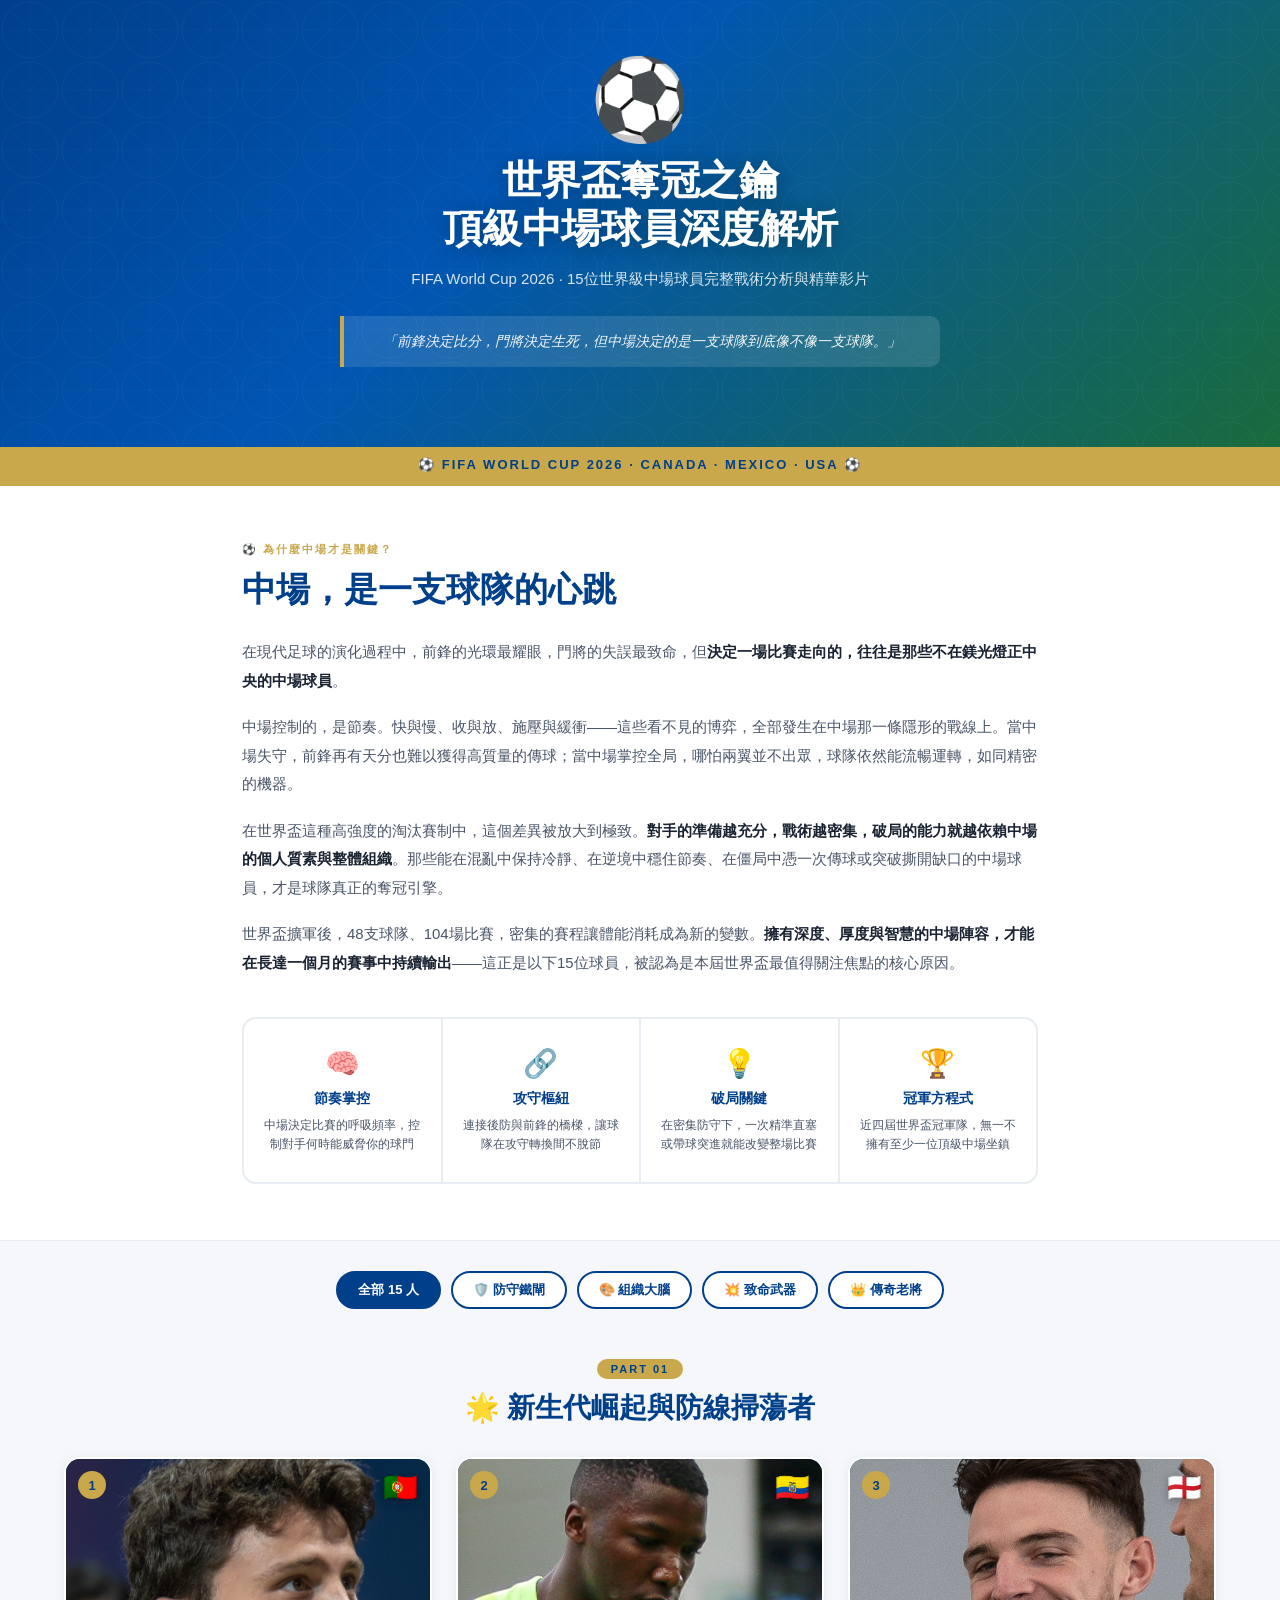
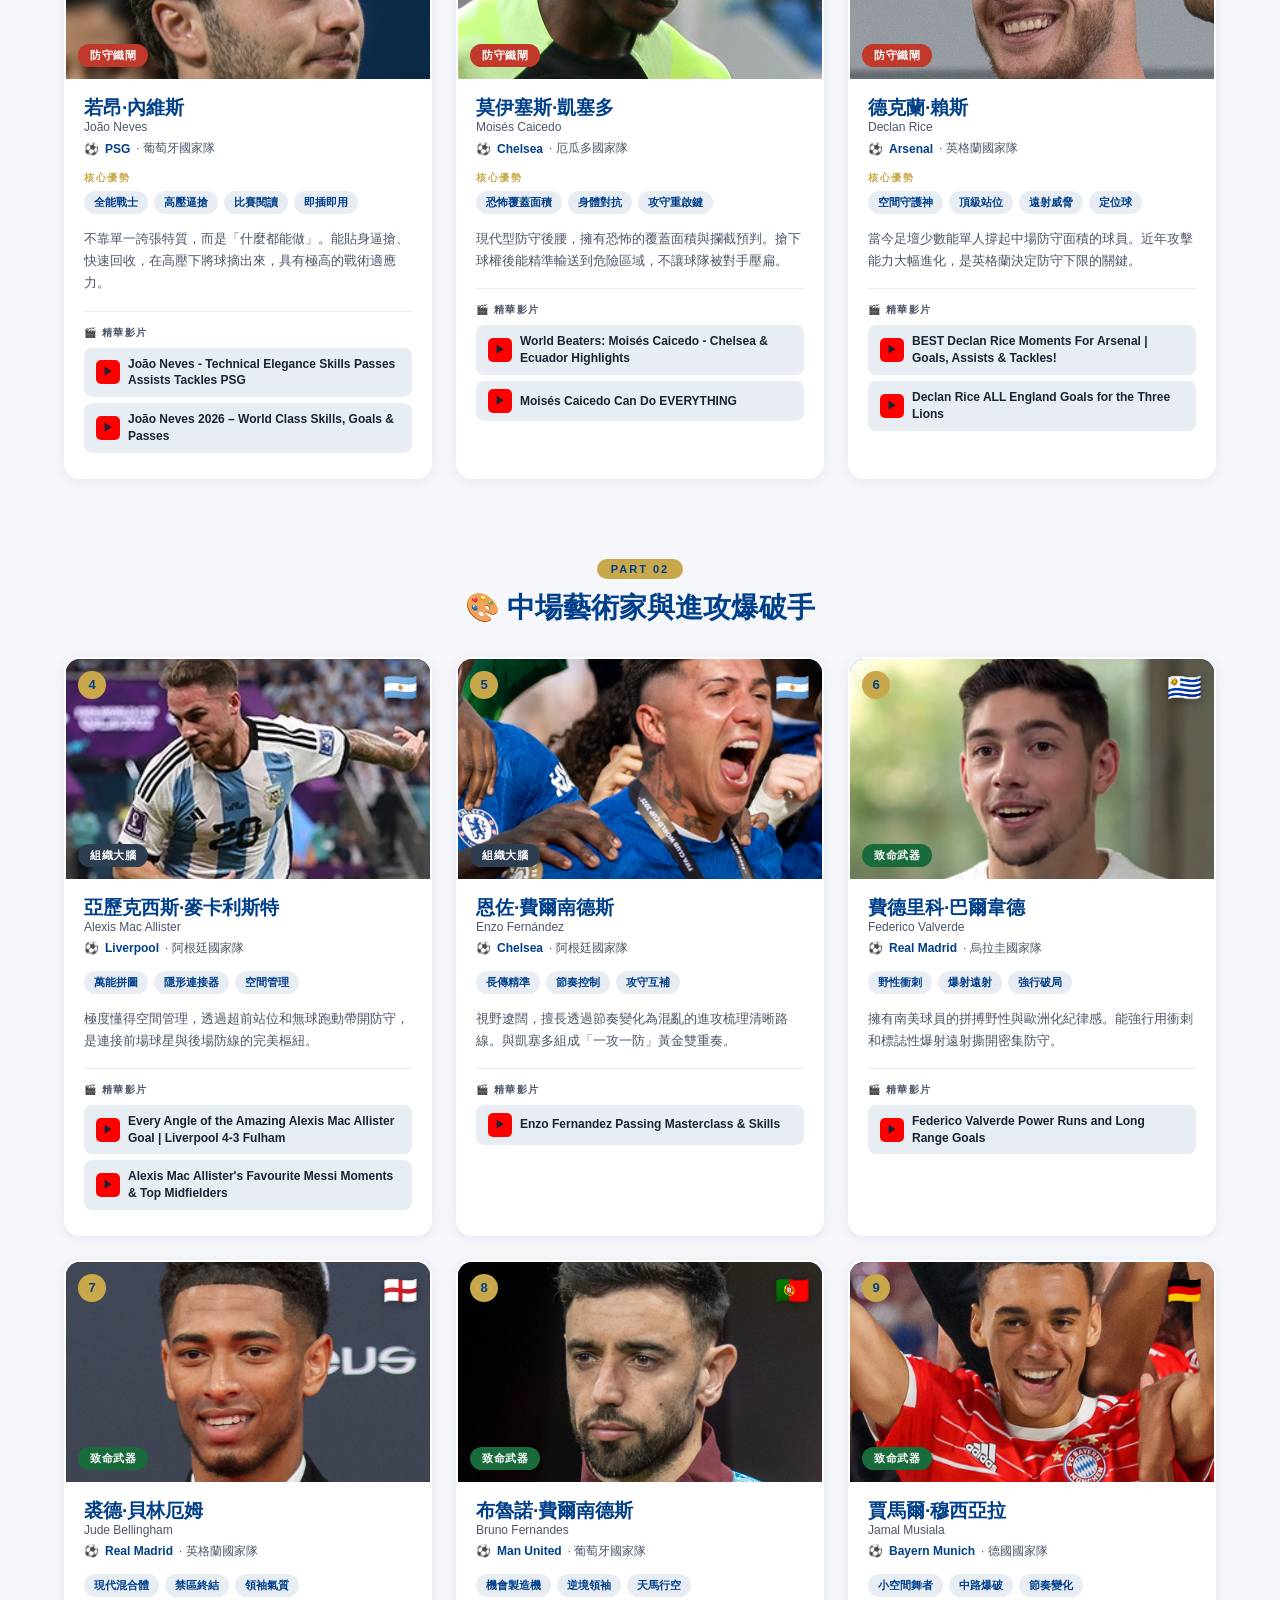
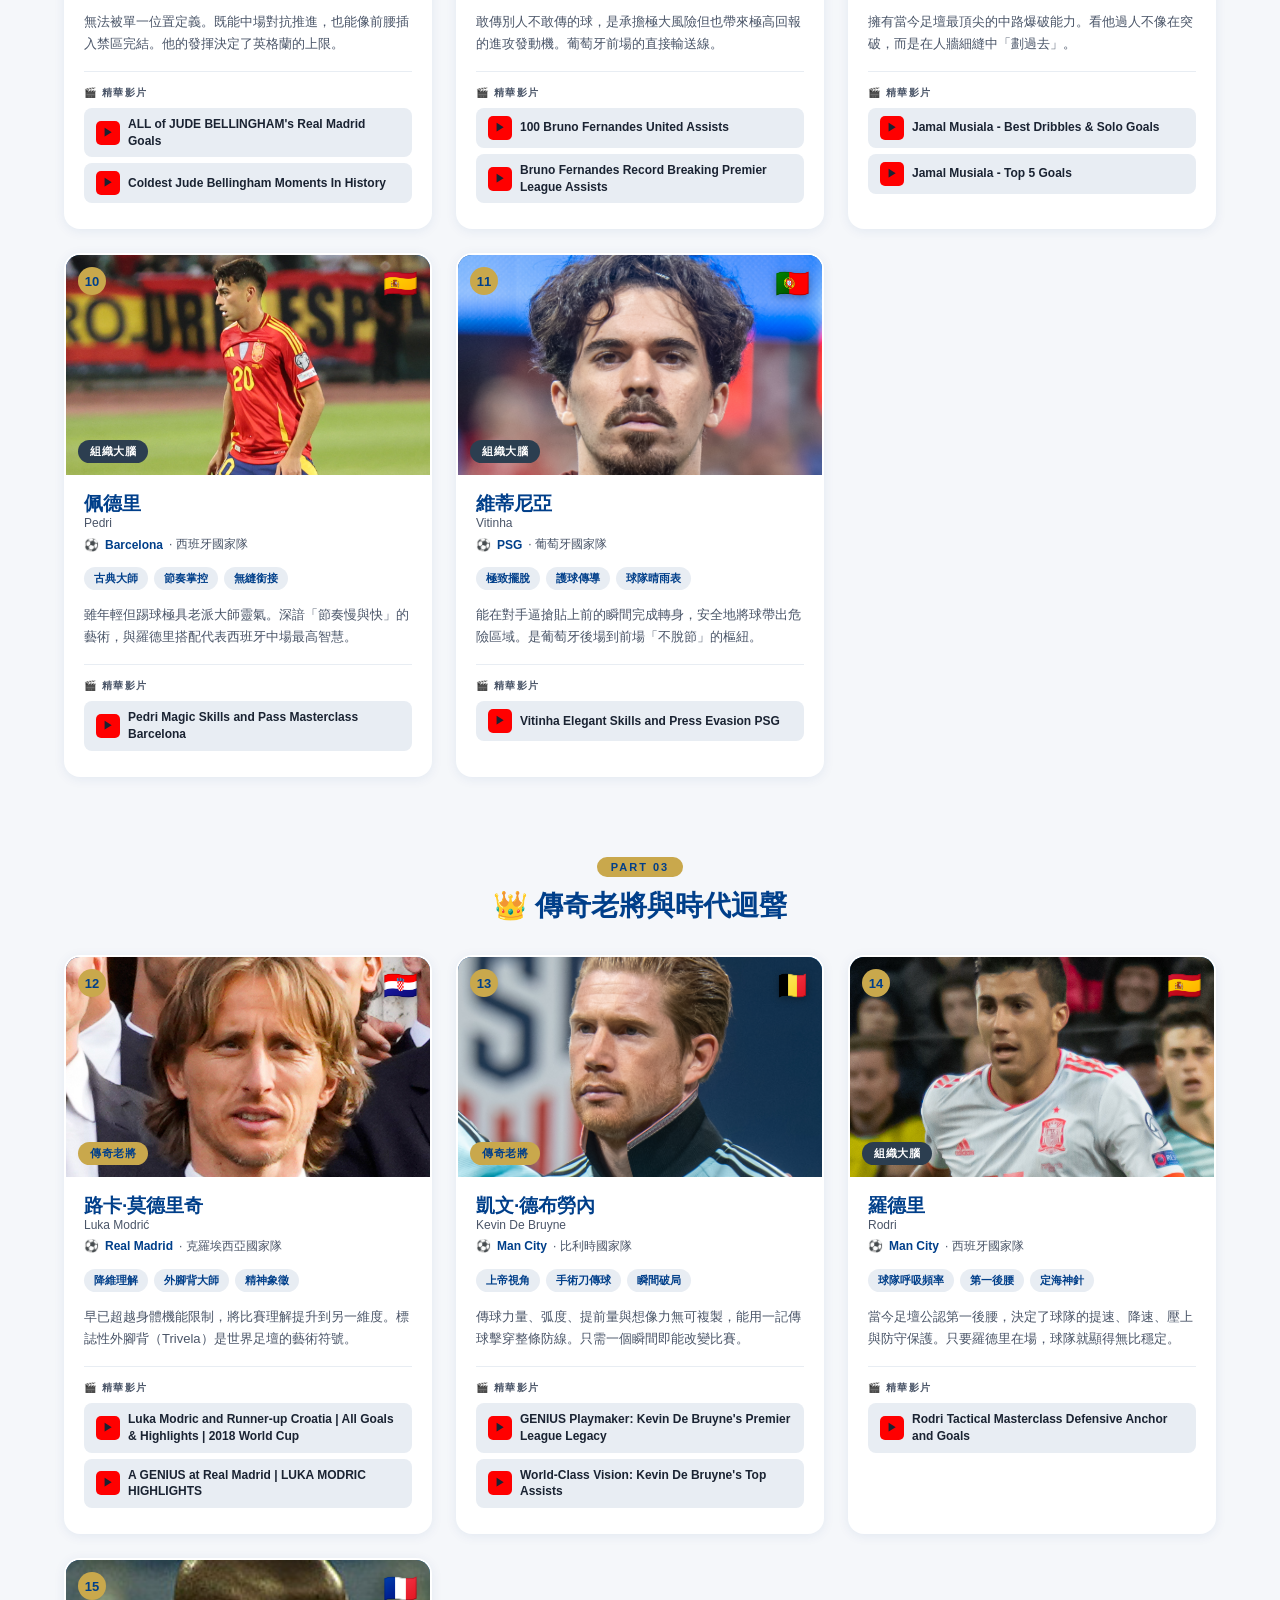
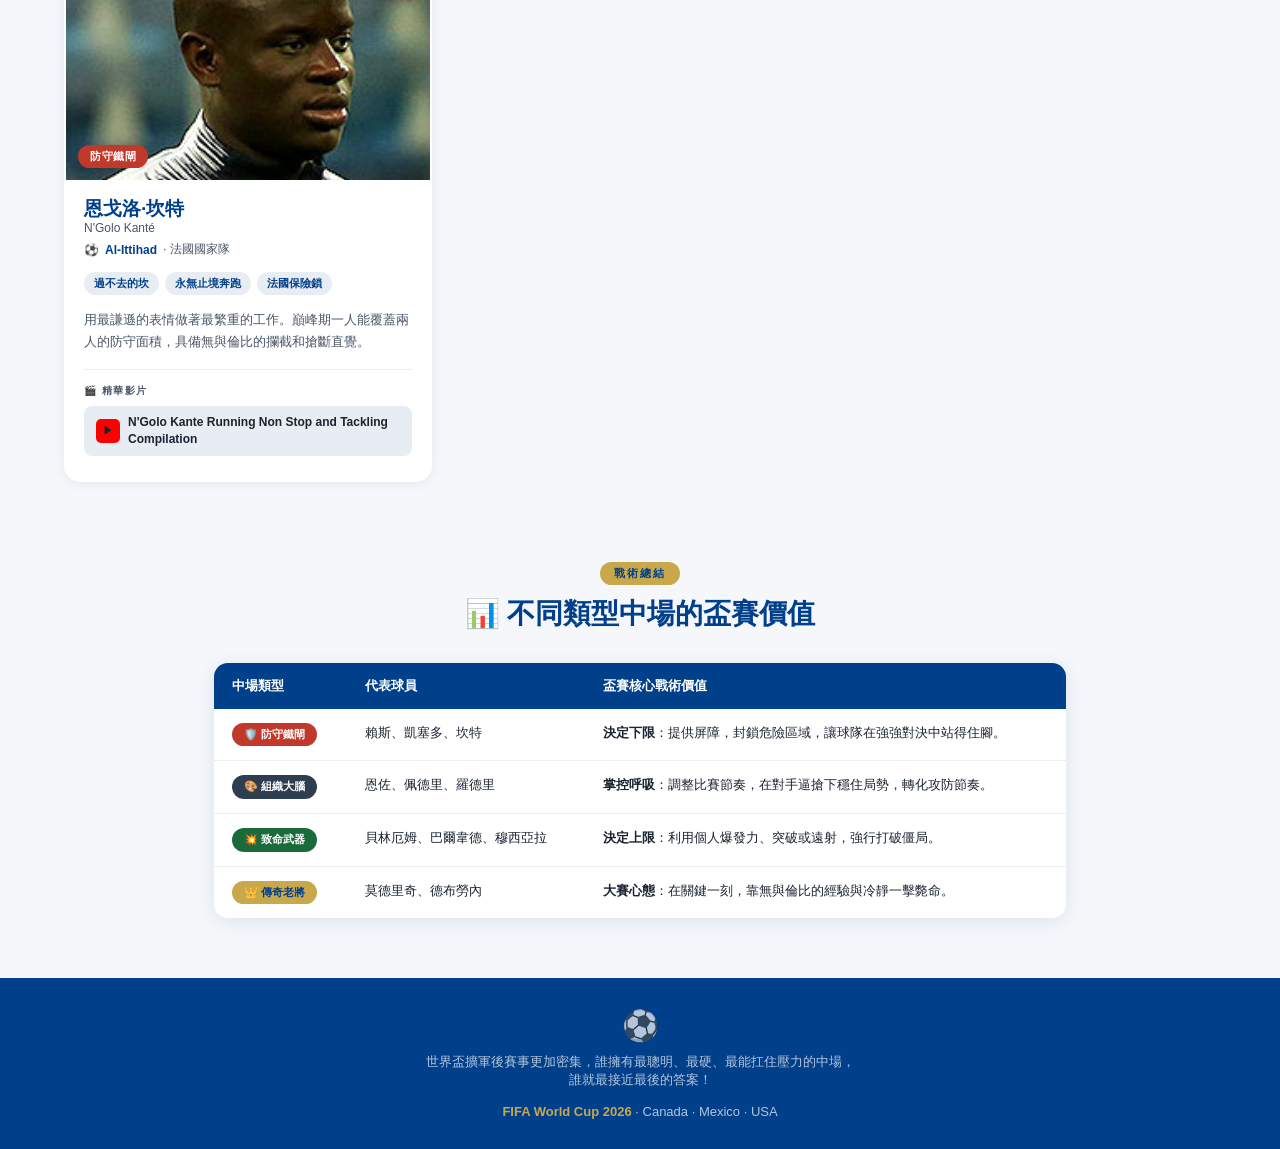
==== commit 82f4f0ed: "Restore original FIFA midfielders page" ====
--- a/fifa-midfielders.html
+++ b/fifa-midfielders.html
@@ -1,406 +1,1026 @@
-<!doctype html>
-<html lang="zh-Hant">
-  <head>
-    <meta charset="utf-8">
-    <meta name="viewport" content="width=device-width, initial-scale=1">
-    <title>FIFA 中場球星觀察</title>
-    <meta name="description" content="整理 FIFA 世界盃值得關注的中場球星、比賽角色與看球重點。">
-    <style>
-      :root {
-        color-scheme: dark;
-        --bg: #08110d;
-        --panel: rgba(255, 255, 255, 0.08);
-        --panel-strong: rgba(255, 255, 255, 0.13);
-        --text: #f4fff8;
-        --muted: #b9c8be;
-        --line: rgba(255, 255, 255, 0.16);
-        --accent: #35e28a;
-        --accent-2: #ffcc4d;
-      }
-
-      * {
-        box-sizing: border-box;
-      }
-
-      body {
-        margin: 0;
-        font-family: Inter, "Noto Sans TC", "PingFang TC", "Microsoft JhengHei", sans-serif;
-        background:
-          radial-gradient(circle at 20% 10%, rgba(53, 226, 138, 0.25), transparent 28rem),
-          radial-gradient(circle at 85% 15%, rgba(255, 204, 77, 0.17), transparent 24rem),
-          linear-gradient(180deg, #0d1c15 0%, var(--bg) 42%, #040806 100%);
-        color: var(--text);
-        min-height: 100vh;
-      }
-
-      a {
-        color: inherit;
-      }
-
-      .topbar {
-        width: min(1120px, calc(100% - 32px));
-        margin: 0 auto;
-        padding: 24px 0;
-        display: flex;
-        align-items: center;
-        justify-content: space-between;
-        gap: 16px;
-      }
-
-      .brand {
-        display: inline-flex;
-        align-items: center;
-        gap: 10px;
-        text-decoration: none;
-        font-weight: 800;
-        letter-spacing: 0.02em;
-      }
-
-      .brand-mark {
-        width: 38px;
-        height: 38px;
-        border-radius: 8px;
-        display: inline-grid;
-        place-items: center;
-        background: var(--accent);
-        color: #06120b;
-      }
-
-      .nav-links {
-        display: flex;
-        gap: 16px;
-        color: var(--muted);
-        font-size: 0.95rem;
-      }
-
-      .nav-links a {
-        text-decoration: none;
-      }
-
-      .hero,
-      main,
-      .footer {
-        width: min(1120px, calc(100% - 32px));
-        margin: 0 auto;
-      }
-
-      .hero {
-        padding: 64px 0 42px;
-        display: grid;
-        grid-template-columns: minmax(0, 1.1fr) minmax(320px, 0.9fr);
-        gap: 36px;
-        align-items: center;
-      }
-
-      .eyebrow,
-      .section-kicker {
-        margin: 0 0 10px;
-        color: var(--accent);
-        font-size: 0.82rem;
-        font-weight: 800;
-        letter-spacing: 0.14em;
-        text-transform: uppercase;
-      }
-
-      h1,
-      h2,
-      h3,
-      p {
-        margin-top: 0;
-      }
-
-      h1 {
-        margin-bottom: 18px;
-        font-size: clamp(2.5rem, 6vw, 5rem);
-        line-height: 0.98;
-      }
-
-      .lead {
-        max-width: 720px;
-        color: var(--muted);
-        font-size: 1.15rem;
-        line-height: 1.75;
-      }
-
-      .actions {
-        margin-top: 28px;
-        display: flex;
-        flex-wrap: wrap;
-        gap: 12px;
-      }
-
-      .button {
-        min-height: 44px;
-        padding: 12px 18px;
-        border-radius: 8px;
-        display: inline-flex;
-        align-items: center;
-        justify-content: center;
-        text-decoration: none;
-        font-weight: 800;
-      }
-
-      .button.primary {
-        background: var(--accent);
-        color: #06120b;
-      }
-
-      .button.secondary {
-        border: 1px solid var(--line);
-        background: rgba(255, 255, 255, 0.06);
-      }
-
-      .pitch-card {
-        min-height: 360px;
-        border: 1px solid var(--line);
-        border-radius: 12px;
-        background:
-          linear-gradient(90deg, rgba(255,255,255,0.1) 1px, transparent 1px),
-          linear-gradient(180deg, rgba(255,255,255,0.1) 1px, transparent 1px),
-          linear-gradient(135deg, rgba(53, 226, 138, 0.22), rgba(255, 255, 255, 0.04));
-        background-size: 48px 48px, 48px 48px, auto;
-        position: relative;
-        overflow: hidden;
-      }
-
-      .pitch-card::before {
-        content: "";
-        position: absolute;
-        inset: 52px 42px;
-        border: 2px solid rgba(255, 255, 255, 0.28);
-        border-radius: 999px;
-      }
-
-      .position-chip {
-        position: absolute;
-        padding: 10px 13px;
-        border-radius: 999px;
-        background: rgba(5, 16, 10, 0.78);
-        border: 1px solid var(--line);
-        font-weight: 800;
-      }
-
-      .chip-1 { left: 46%; top: 18%; }
-      .chip-2 { left: 26%; top: 47%; }
-      .chip-3 { right: 18%; top: 48%; }
-      .chip-4 { left: 45%; bottom: 16%; }
-
-      .section {
-        padding: 44px 0;
-        border-top: 1px solid var(--line);
-      }
-
-      .section-heading {
-        display: flex;
-        justify-content: space-between;
-        gap: 24px;
-        align-items: end;
-        margin-bottom: 22px;
-      }
-
-      .section-heading p {
-        max-width: 520px;
-        color: var(--muted);
-        line-height: 1.7;
-      }
-
-      .grid {
-        display: grid;
-        grid-template-columns: repeat(3, minmax(0, 1fr));
-        gap: 16px;
-      }
-
-      .card {
-        border: 1px solid var(--line);
-        border-radius: 10px;
-        background: var(--panel);
-        padding: 20px;
-      }
-
-      .card h3 {
-        margin-bottom: 8px;
-        font-size: 1.2rem;
-      }
-
-      .card p,
-      .watch-list li {
-        color: var(--muted);
-        line-height: 1.7;
-      }
-
-      .meta {
-        display: inline-flex;
-        margin-bottom: 16px;
-        padding: 6px 10px;
-        border-radius: 999px;
-        background: var(--panel-strong);
-        color: var(--accent-2);
-        font-size: 0.84rem;
-        font-weight: 800;
-      }
-
-      .watch-list {
-        margin: 0;
-        padding-left: 1.25rem;
-      }
-
-      .watch-list li + li {
-        margin-top: 10px;
-      }
-
-      .footer {
-        padding: 28px 0 36px;
-        color: var(--muted);
-        display: flex;
-        justify-content: space-between;
-        gap: 16px;
-        border-top: 1px solid var(--line);
-      }
-
-      @media (max-width: 820px) {
-        .topbar,
-        .section-heading,
-        .footer {
-          align-items: flex-start;
-          flex-direction: column;
-        }
-
-        .hero {
-          grid-template-columns: 1fr;
-          padding-top: 36px;
-        }
-
-        .grid {
-          grid-template-columns: 1fr;
-        }
-
-        .pitch-card {
-          min-height: 280px;
-        }
-      }
-    </style>
-  </head>
-  <body>
-    <nav class="topbar" aria-label="頁面導覽">
-      <a class="brand" href="index.html" aria-label="回到 FIFA Match Radar">
-        <span class="brand-mark">26</span>
-        <span>FIFA Midfielders</span>
-      </a>
-      <div class="nav-links">
-        <a href="#roles">中場角色</a>
-        <a href="#players">球員觀察</a>
-        <a href="index.html">每日賽程</a>
-      </div>
-    </nav>
-
-    <header class="hero">
-      <div>
-        <p class="eyebrow">World Cup Midfield Watch</p>
-        <h1>中場決定世界盃比賽節奏</h1>
-        <p class="lead">
-          這頁獨立整理世界盃看球時最值得留意的中場角色：誰負責控節奏、誰能推進破線、誰能在禁區前完成最後一腳。每日賽程頁仍維持原本更新流程。
-        </p>
-        <div class="actions">
-          <a class="button primary" href="#players">看中場名單</a>
-          <a class="button secondary" href="index.html">回每日看賽</a>
-        </div>
-      </div>
-      <div class="pitch-card" aria-label="中場角色示意圖">
-        <span class="position-chip chip-1">AM</span>
-        <span class="position-chip chip-2">CM</span>
-        <span class="position-chip chip-3">Box to Box</span>
-        <span class="position-chip chip-4">DM</span>
-      </div>
-    </header>
-
-    <main>
-      <section class="section" id="roles" aria-labelledby="roles-title">
-        <div class="section-heading">
-          <div>
-            <p class="section-kicker">Roles</p>
-            <h2 id="roles-title">看中場先看三件事</h2>
-          </div>
-          <p>中場不是只看傳球成功率，而是看他在壓力下是否能讓球隊往前、讓防線少跑冤枉路。</p>
-        </div>
-        <div class="grid">
-          <article class="card">
-            <span class="meta">節奏控制</span>
-            <h3>能不能把比賽慢下來</h3>
-            <p>強隊領先時需要有人穩住球權，弱隊反擊前也需要第一腳轉移避開壓迫。</p>
-          </article>
-          <article class="card">
-            <span class="meta">推進破線</span>
-            <h3>能不能帶球或傳球穿過中線</h3>
-            <p>面對高壓時，真正值錢的是第一時間轉身、斜傳或帶球穿過第一道防守。</p>
-          </article>
-          <article class="card">
-            <span class="meta">防守覆蓋</span>
-            <h3>能不能保護兩個肋部</h3>
-            <p>邊後衛壓上後，中場補位速度會直接決定球隊會不會被反擊打穿。</p>
-          </article>
-        </div>
-      </section>
-
-      <section class="section" id="players" aria-labelledby="players-title">
-        <div class="section-heading">
-          <div>
-            <p class="section-kicker">Players</p>
-            <h2 id="players-title">值得先盯的中場球星</h2>
-          </div>
-          <p>以下是看世界盃時常見的中場觀察樣本，可搭配每日賽程頁的當天對戰一起看。</p>
-        </div>
-        <div class="grid">
-          <article class="card">
-            <span class="meta">England</span>
-            <h3>Jude Bellingham</h3>
-            <p>重點看他從中場插入禁區的時間點，以及接近前鋒線後如何做最後一傳或射門。</p>
-          </article>
-          <article class="card">
-            <span class="meta">Germany</span>
-            <h3>Jamal Musiala</h3>
-            <p>如果他能在中路半轉身拿球，對手防線通常會被迫收縮，邊路空間就會被打開。</p>
-          </article>
-          <article class="card">
-            <span class="meta">Ecuador</span>
-            <h3>Moisés Caicedo</h3>
-            <p>他的重要性在於反搶、覆蓋與第一腳向前，能把球隊從防守直接帶進攻擊段落。</p>
-          </article>
-          <article class="card">
-            <span class="meta">Japan</span>
-            <h3>Ao Tanaka</h3>
-            <p>觀察他在二線接應、反壓迫與禁區前插上的選擇，日本需要這種中場後排威脅。</p>
-          </article>
-          <article class="card">
-            <span class="meta">Netherlands</span>
-            <h3>Frenkie de Jong</h3>
-            <p>他的帶球推進能把對手第一道逼搶拉開，是荷蘭能否從後場順利出球的關鍵。</p>
-          </article>
-          <article class="card">
-            <span class="meta">Spain</span>
-            <h3>Pedri</h3>
-            <p>小空間接球、轉移和節奏變化是核心，看他能否把控球變成禁區前的有效機會。</p>
-          </article>
-        </div>
-      </section>
-
-      <section class="section" aria-labelledby="watch-title">
-        <div class="section-heading">
-          <div>
-            <p class="section-kicker">How to Watch</p>
-            <h2 id="watch-title">比賽中可以這樣看</h2>
-          </div>
-        </div>
-        <ol class="watch-list">
-          <li>開場 10 分鐘先看哪一隊的防守中場被迫背身拿球，這通常代表壓迫方向已經被鎖定。</li>
-          <li>看兩隊中場與中後衛之間的距離，距離一拉大，反擊和二點球就會變得危險。</li>
-          <li>換人後看中場站位是否改變，尤其是領先隊伍是否從進攻型中場改成雙防守中場。</li>
-        </ol>
-      </section>
-    </main>
-
-    <footer class="footer">
-      <span>FIFA Midfielders</span>
-      <span>獨立頁面，不影響每日賽程更新</span>
-    </footer>
-  </body>
+<!DOCTYPE html>
+<html lang="zh-TW">
+<head>
+<meta charset="UTF-8">
+<meta name="viewport" content="width=device-width, initial-scale=1.0">
+<title>⚽ 世界盃奪冠之鑰：頂級中場深度解析</title>
+<style>
+  :root {
+    --fifa-blue: #003f8a;
+    --fifa-gold: #c9a84c;
+    --fifa-light: #f5f7fa;
+    --fifa-white: #ffffff;
+    --fifa-gray: #e8edf3;
+    --text-dark: #1a2332;
+    --text-mid: #4a5568;
+    --accent-green: #1a6b3c;
+    --accent-red: #c0392b;
+  }
+
+  * { margin: 0; padding: 0; box-sizing: border-box; }
+
+  body {
+    font-family: 'Segoe UI', 'Helvetica Neue', Arial, sans-serif;
+    background: var(--fifa-light);
+    color: var(--text-dark);
+    overflow-x: hidden;
+  }
+
+  /* ── Hero ── */
+  .hero {
+    background: linear-gradient(135deg, #003f8a 0%, #0055b3 40%, #1a6b3c 100%);
+    position: relative;
+    overflow: hidden;
+    padding: 60px 20px 80px;
+    text-align: center;
+  }
+  .hero::before {
+    content: '';
+    position: absolute;
+    inset: 0;
+    background: url("data:image/svg+xml,%3Csvg width='60' height='60' viewBox='0 0 60 60' xmlns='http://www.w3.org/2000/svg'%3E%3Cg fill='none' fill-rule='evenodd'%3E%3Ccircle cx='30' cy='30' r='28' stroke='rgba(255,255,255,0.06)' stroke-width='1'/%3E%3Cpath d='M30 2 L30 58 M2 30 L58 30 M8.5 8.5 L51.5 51.5 M51.5 8.5 L8.5 51.5' stroke='rgba(255,255,255,0.04)' stroke-width='1'/%3E%3C/g%3E%3C/svg%3E") repeat;
+    opacity: 0.6;
+  }
+  .hero-ball {
+    font-size: 80px;
+    line-height: 1;
+    margin-bottom: 16px;
+    animation: spin 8s linear infinite;
+    display: inline-block;
+  }
+  @keyframes spin { from { transform: rotate(0deg); } to { transform: rotate(360deg); } }
+  .hero h1 {
+    color: white;
+    font-size: clamp(22px, 4vw, 40px);
+    font-weight: 900;
+    letter-spacing: -0.5px;
+    line-height: 1.2;
+    position: relative;
+    text-shadow: 0 2px 20px rgba(0,0,0,0.3);
+  }
+  .hero-sub {
+    color: rgba(255,255,255,0.85);
+    font-size: 15px;
+    margin-top: 14px;
+    max-width: 620px;
+    margin-left: auto;
+    margin-right: auto;
+    line-height: 1.7;
+    position: relative;
+  }
+  .hero-quote {
+    margin-top: 24px;
+    background: rgba(255,255,255,0.12);
+    border-left: 4px solid var(--fifa-gold);
+    padding: 14px 20px;
+    border-radius: 0 10px 10px 0;
+    max-width: 600px;
+    margin-left: auto;
+    margin-right: auto;
+    color: rgba(255,255,255,0.95);
+    font-style: italic;
+    font-size: 14px;
+    line-height: 1.7;
+    position: relative;
+  }
+
+  /* ── FIFA Badge Strip ── */
+  .badge-strip {
+    background: var(--fifa-gold);
+    padding: 10px 20px;
+    text-align: center;
+    font-weight: 800;
+    font-size: 13px;
+    letter-spacing: 2px;
+    color: var(--fifa-blue);
+    text-transform: uppercase;
+  }
+
+  /* ── Filters ── */
+  .filters {
+    display: flex;
+    flex-wrap: wrap;
+    gap: 10px;
+    justify-content: center;
+    padding: 30px 20px 10px;
+  }
+  .filter-btn {
+    padding: 8px 20px;
+    border-radius: 999px;
+    border: 2px solid var(--fifa-blue);
+    background: white;
+    color: var(--fifa-blue);
+    font-weight: 700;
+    font-size: 13px;
+    cursor: pointer;
+    transition: all 0.2s;
+  }
+  .filter-btn:hover, .filter-btn.active {
+    background: var(--fifa-blue);
+    color: white;
+  }
+
+  /* ── Section Headers ── */
+  .section-header {
+    text-align: center;
+    padding: 40px 20px 10px;
+    position: relative;
+  }
+  .section-tag {
+    display: inline-block;
+    background: var(--fifa-gold);
+    color: var(--fifa-blue);
+    font-weight: 800;
+    font-size: 11px;
+    letter-spacing: 2px;
+    text-transform: uppercase;
+    padding: 4px 14px;
+    border-radius: 999px;
+    margin-bottom: 10px;
+  }
+  .section-title {
+    font-size: clamp(18px, 3vw, 28px);
+    font-weight: 900;
+    color: var(--fifa-blue);
+  }
+
+  /* ── Player Grid ── */
+  .players-grid {
+    display: grid;
+    grid-template-columns: repeat(auto-fill, minmax(320px, 1fr));
+    gap: 24px;
+    max-width: 1200px;
+    margin: 0 auto;
+    padding: 20px 24px 40px;
+  }
+
+  /* ── Player Card ── */
+  .player-card {
+    background: white;
+    border-radius: 16px;
+    overflow: hidden;
+    box-shadow: 0 2px 12px rgba(0,63,138,0.08);
+    transition: all 0.3s cubic-bezier(0.34,1.56,0.64,1);
+    cursor: pointer;
+    border: 2px solid transparent;
+  }
+  .player-card:hover {
+    transform: translateY(-6px);
+    box-shadow: 0 16px 40px rgba(0,63,138,0.18);
+    border-color: var(--fifa-gold);
+  }
+  .player-card.hidden { display: none; }
+
+  .card-img-wrap {
+    position: relative;
+    height: 220px;
+    overflow: hidden;
+    background: linear-gradient(135deg, var(--fifa-blue), #0077cc);
+  }
+  .card-img-wrap img {
+    width: 100%;
+    height: 100%;
+    object-fit: cover;
+    object-position: center 20%;
+    transition: transform 0.4s;
+  }
+  .player-card:hover .card-img-wrap img { transform: scale(1.05); }
+
+  .card-flag {
+    position: absolute;
+    top: 12px;
+    right: 12px;
+    font-size: 28px;
+    filter: drop-shadow(0 2px 4px rgba(0,0,0,0.3));
+  }
+  .card-number {
+    position: absolute;
+    top: 12px;
+    left: 12px;
+    background: var(--fifa-gold);
+    color: var(--fifa-blue);
+    font-weight: 900;
+    font-size: 13px;
+    width: 28px;
+    height: 28px;
+    border-radius: 50%;
+    display: flex;
+    align-items: center;
+    justify-content: center;
+  }
+  .type-badge {
+    position: absolute;
+    bottom: 12px;
+    left: 12px;
+    padding: 4px 12px;
+    border-radius: 999px;
+    font-size: 11px;
+    font-weight: 700;
+    letter-spacing: 0.5px;
+  }
+  .type-destroyer { background: #c0392b; color: white; }
+  .type-maestro { background: #2c3e50; color: white; }
+  .type-explosive { background: #1a6b3c; color: white; }
+  .type-legend { background: var(--fifa-gold); color: var(--fifa-blue); }
+
+  .card-body { padding: 18px; }
+  .player-name {
+    font-size: 19px;
+    font-weight: 900;
+    color: var(--fifa-blue);
+    line-height: 1.2;
+  }
+  .player-name-en {
+    font-size: 12px;
+    color: var(--text-mid);
+    font-weight: 500;
+    margin-bottom: 6px;
+  }
+  .club-info {
+    display: flex;
+    align-items: center;
+    gap: 6px;
+    font-size: 12px;
+    color: var(--text-mid);
+    margin-bottom: 14px;
+  }
+  .club-info span { font-weight: 600; color: var(--fifa-blue); }
+
+  .strengths-label {
+    font-size: 10px;
+    font-weight: 800;
+    letter-spacing: 1.5px;
+    text-transform: uppercase;
+    color: var(--fifa-gold);
+    margin-bottom: 6px;
+  }
+  .strength-tags {
+    display: flex;
+    flex-wrap: wrap;
+    gap: 6px;
+    margin-bottom: 14px;
+  }
+  .strength-tag {
+    background: var(--fifa-gray);
+    color: var(--fifa-blue);
+    font-size: 11px;
+    font-weight: 600;
+    padding: 4px 10px;
+    border-radius: 999px;
+  }
+
+  .desc {
+    font-size: 13px;
+    color: var(--text-mid);
+    line-height: 1.7;
+    margin-bottom: 16px;
+  }
+
+  /* ── Video Links ── */
+  .videos-section { border-top: 1px solid var(--fifa-gray); padding-top: 14px; }
+  .videos-label {
+    font-size: 10px;
+    font-weight: 800;
+    letter-spacing: 1.5px;
+    text-transform: uppercase;
+    color: var(--text-mid);
+    margin-bottom: 8px;
+  }
+  .video-link {
+    display: flex;
+    align-items: center;
+    gap: 8px;
+    padding: 8px 12px;
+    background: var(--fifa-gray);
+    border-radius: 8px;
+    text-decoration: none;
+    color: var(--text-dark);
+    font-size: 12px;
+    font-weight: 600;
+    margin-bottom: 6px;
+    transition: all 0.2s;
+    line-height: 1.4;
+  }
+  .video-link:hover {
+    background: var(--fifa-blue);
+    color: white;
+  }
+  .video-link .play-icon {
+    width: 24px;
+    height: 24px;
+    background: #ff0000;
+    border-radius: 5px;
+    display: flex;
+    align-items: center;
+    justify-content: center;
+    flex-shrink: 0;
+    font-size: 10px;
+  }
+  .video-link:hover .play-icon { background: white; color: #ff0000; }
+
+  /* ── Tactical Table ── */
+  .table-section {
+    max-width: 900px;
+    margin: 0 auto;
+    padding: 20px 24px 60px;
+  }
+  .tac-table {
+    width: 100%;
+    border-collapse: separate;
+    border-spacing: 0;
+    border-radius: 14px;
+    overflow: hidden;
+    box-shadow: 0 4px 20px rgba(0,63,138,0.1);
+    background: white;
+  }
+  .tac-table thead tr { background: var(--fifa-blue); color: white; }
+  .tac-table th { padding: 14px 18px; font-size: 13px; font-weight: 700; text-align: left; }
+  .tac-table td { padding: 14px 18px; font-size: 13px; border-bottom: 1px solid var(--fifa-gray); vertical-align: top; line-height: 1.6; }
+  .tac-table tr:last-child td { border-bottom: none; }
+  .tac-table tr:hover td { background: #f0f5ff; }
+  .tac-type-pill {
+    display: inline-block;
+    padding: 3px 12px;
+    border-radius: 999px;
+    font-size: 11px;
+    font-weight: 700;
+    white-space: nowrap;
+  }
+
+  /* ── Footer ── */
+  footer {
+    background: var(--fifa-blue);
+    color: rgba(255,255,255,0.7);
+    text-align: center;
+    padding: 30px 20px;
+    font-size: 13px;
+  }
+  footer strong { color: var(--fifa-gold); }
+
+  /* ── Importance Section ── */
+  .importance-section {
+    background: white;
+    border-top: 4px solid var(--fifa-gold);
+    border-bottom: 1px solid var(--fifa-gray);
+  }
+  .importance-inner {
+    max-width: 860px;
+    margin: 0 auto;
+    padding: 56px 32px;
+  }
+  .importance-label {
+    font-size: 11px;
+    font-weight: 800;
+    letter-spacing: 2px;
+    text-transform: uppercase;
+    color: var(--fifa-gold);
+    margin-bottom: 12px;
+  }
+  .importance-title {
+    font-size: clamp(22px, 3.5vw, 34px);
+    font-weight: 900;
+    color: var(--fifa-blue);
+    line-height: 1.2;
+    margin-bottom: 28px;
+  }
+  .importance-body p {
+    font-size: 15px;
+    line-height: 1.9;
+    color: var(--text-mid);
+    margin-bottom: 18px;
+  }
+  .importance-body p strong {
+    color: var(--text-dark);
+    font-weight: 700;
+  }
+  .importance-stats {
+    display: flex;
+    gap: 0;
+    margin-top: 40px;
+    border: 2px solid var(--fifa-gray);
+    border-radius: 14px;
+    overflow: hidden;
+  }
+  .stat-item {
+    flex: 1;
+    text-align: center;
+    padding: 28px 18px;
+    border-right: 2px solid var(--fifa-gray);
+    transition: background 0.2s;
+  }
+  .stat-item:last-child { border-right: none; }
+  .stat-item:hover { background: #f0f5ff; }
+  .stat-icon {
+    display: block;
+    font-size: 28px;
+    margin-bottom: 10px;
+  }
+  .stat-title {
+    display: block;
+    font-size: 14px;
+    font-weight: 800;
+    color: var(--fifa-blue);
+    margin-bottom: 8px;
+  }
+  .stat-desc {
+    display: block;
+    font-size: 12px;
+    color: var(--text-mid);
+    line-height: 1.6;
+  }
+
+  /* ── Responsive ── */
+  @media (max-width: 600px) {
+    .players-grid { grid-template-columns: 1fr; padding: 12px; }
+    .card-img-wrap { height: 180px; }
+  }
+</style>
+</head>
+<body>
+
+<!-- Hero -->
+<section class="hero">
+  <div class="hero-ball">⚽</div>
+  <h1>世界盃奪冠之鑰<br>頂級中場球員深度解析</h1>
+  <p class="hero-sub">FIFA World Cup 2026 · 15位世界級中場球員完整戰術分析與精華影片</p>
+  <blockquote class="hero-quote">
+    「前鋒決定比分，門將決定生死，但中場決定的是一支球隊到底像不像一支球隊。」
+  </blockquote>
+</section>
+
+<div class="badge-strip">⚽ FIFA WORLD CUP 2026 · CANADA · MEXICO · USA ⚽</div>
+
+<!-- Importance Narrative -->
+<section class="importance-section">
+  <div class="importance-inner">
+    <div class="importance-label">⚽ 為什麼中場才是關鍵？</div>
+    <h2 class="importance-title">中場，是一支球隊的心跳</h2>
+    <div class="importance-body">
+      <p>在現代足球的演化過程中，前鋒的光環最耀眼，門將的失誤最致命，但<strong>決定一場比賽走向的，往往是那些不在鎂光燈正中央的中場球員</strong>。</p>
+      <p>中場控制的，是節奏。快與慢、收與放、施壓與緩衝——這些看不見的博弈，全部發生在中場那一條隱形的戰線上。當中場失守，前鋒再有天分也難以獲得高質量的傳球；當中場掌控全局，哪怕兩翼並不出眾，球隊依然能流暢運轉，如同精密的機器。</p>
+      <p>在世界盃這種高強度的淘汰賽制中，這個差異被放大到極致。<strong>對手的準備越充分，戰術越密集，破局的能力就越依賴中場的個人質素與整體組織</strong>。那些能在混亂中保持冷靜、在逆境中穩住節奏、在僵局中憑一次傳球或突破撕開缺口的中場球員，才是球隊真正的奪冠引擎。</p>
+      <p>世界盃擴軍後，48支球隊、104場比賽，密集的賽程讓體能消耗成為新的變數。<strong>擁有深度、厚度與智慧的中場陣容，才能在長達一個月的賽事中持續輸出</strong>——這正是以下15位球員，被認為是本屆世界盃最值得關注焦點的核心原因。</p>
+    </div>
+    <div class="importance-stats">
+      <div class="stat-item">
+        <span class="stat-icon">🧠</span>
+        <span class="stat-title">節奏掌控</span>
+        <span class="stat-desc">中場決定比賽的呼吸頻率，控制對手何時能威脅你的球門</span>
+      </div>
+      <div class="stat-item">
+        <span class="stat-icon">🔗</span>
+        <span class="stat-title">攻守樞紐</span>
+        <span class="stat-desc">連接後防與前鋒的橋樑，讓球隊在攻守轉換間不脫節</span>
+      </div>
+      <div class="stat-item">
+        <span class="stat-icon">💡</span>
+        <span class="stat-title">破局關鍵</span>
+        <span class="stat-desc">在密集防守下，一次精準直塞或帶球突進就能改變整場比賽</span>
+      </div>
+      <div class="stat-item">
+        <span class="stat-icon">🏆</span>
+        <span class="stat-title">冠軍方程式</span>
+        <span class="stat-desc">近四屆世界盃冠軍隊，無一不擁有至少一位頂級中場坐鎮</span>
+      </div>
+    </div>
+  </div>
+</section>
+
+<!-- Filters -->
+<div class="filters">
+  <button class="filter-btn active" onclick="filterCards('all')">全部 15 人</button>
+  <button class="filter-btn" onclick="filterCards('destroyer')">🛡️ 防守鐵閘</button>
+  <button class="filter-btn" onclick="filterCards('maestro')">🎨 組織大腦</button>
+  <button class="filter-btn" onclick="filterCards('explosive')">💥 致命武器</button>
+  <button class="filter-btn" onclick="filterCards('legend')">👑 傳奇老將</button>
+</div>
+
+<!-- Section 1 -->
+<div class="section-header">
+  <span class="section-tag">Part 01</span>
+  <h2 class="section-title">🌟 新生代崛起與防線掃蕩者</h2>
+</div>
+
+<div class="players-grid" id="grid">
+
+  <!-- 1. João Neves -->
+  <div class="player-card" data-type="destroyer">
+    <div class="card-img-wrap">
+      <img src="players/joao-neves.jpg" alt="João Neves" onerror="this.src='https://resources.premierleague.com/photos/2024/07/placeholder.png'; this.style.objectPosition='center'">
+      <span class="card-flag">🇵🇹</span>
+      <span class="card-number">1</span>
+      <span class="type-badge type-destroyer">防守鐵閘</span>
+    </div>
+    <div class="card-body">
+      <div class="player-name">若昂·內維斯</div>
+      <div class="player-name-en">João Neves</div>
+      <div class="club-info">⚽ <span>PSG</span> · 葡萄牙國家隊</div>
+      <div class="strengths-label">核心優勢</div>
+      <div class="strength-tags">
+        <span class="strength-tag">全能戰士</span>
+        <span class="strength-tag">高壓逼搶</span>
+        <span class="strength-tag">比賽閱讀</span>
+        <span class="strength-tag">即插即用</span>
+      </div>
+      <p class="desc">不靠單一誇張特質，而是「什麼都能做」。能貼身逼搶、快速回收，在高壓下將球摘出來，具有極高的戰術適應力。</p>
+      <div class="videos-section">
+        <div class="videos-label">🎬 精華影片</div>
+        <a class="video-link" href="https://www.youtube.com/results?search_query=João+Neves+Technical+Elegance+Skills+Passes+PSG" target="_blank">
+          <span class="play-icon">▶</span>João Neves - Technical Elegance Skills Passes Assists Tackles PSG
+        </a>
+        <a class="video-link" href="https://www.youtube.com/results?search_query=João+Neves+2026+World+Class+Skills+Goals+Passes" target="_blank">
+          <span class="play-icon">▶</span>João Neves 2026 – World Class Skills, Goals & Passes
+        </a>
+      </div>
+    </div>
+  </div>
+
+  <!-- 2. Caicedo -->
+  <div class="player-card" data-type="destroyer">
+    <div class="card-img-wrap">
+      <img src="players/caicedo.jpg" alt="Caicedo" onerror="this.style.background='linear-gradient(135deg,#003f8a,#1a6b3c)'">
+      <span class="card-flag">🇪🇨</span>
+      <span class="card-number">2</span>
+      <span class="type-badge type-destroyer">防守鐵閘</span>
+    </div>
+    <div class="card-body">
+      <div class="player-name">莫伊塞斯·凱塞多</div>
+      <div class="player-name-en">Moisés Caicedo</div>
+      <div class="club-info">⚽ <span>Chelsea</span> · 厄瓜多國家隊</div>
+      <div class="strengths-label">核心優勢</div>
+      <div class="strength-tags">
+        <span class="strength-tag">恐怖覆蓋面積</span>
+        <span class="strength-tag">身體對抗</span>
+        <span class="strength-tag">攻守重啟鍵</span>
+      </div>
+      <p class="desc">現代型防守後腰，擁有恐怖的覆蓋面積與攔截預判。搶下球權後能精準輸送到危險區域，不讓球隊被對手壓扁。</p>
+      <div class="videos-section">
+        <div class="videos-label">🎬 精華影片</div>
+        <a class="video-link" href="https://www.youtube.com/results?search_query=World+Beaters+Moisés+Caicedo+Chelsea+Ecuador+Highlights" target="_blank">
+          <span class="play-icon">▶</span>World Beaters: Moisés Caicedo - Chelsea & Ecuador Highlights
+        </a>
+        <a class="video-link" href="https://www.youtube.com/results?search_query=Moisés+Caicedo+Can+Do+EVERYTHING" target="_blank">
+          <span class="play-icon">▶</span>Moisés Caicedo Can Do EVERYTHING
+        </a>
+      </div>
+    </div>
+  </div>
+
+  <!-- 3. Declan Rice -->
+  <div class="player-card" data-type="destroyer">
+    <div class="card-img-wrap">
+      <img src="players/declan-rice.jpg" alt="Declan Rice" onerror="this.style.background='linear-gradient(135deg,#003f8a,#1a6b3c)'">
+      <span class="card-flag">🏴󠁧󠁢󠁥󠁮󠁧󠁿</span>
+      <span class="card-number">3</span>
+      <span class="type-badge type-destroyer">防守鐵閘</span>
+    </div>
+    <div class="card-body">
+      <div class="player-name">德克蘭·賴斯</div>
+      <div class="player-name-en">Declan Rice</div>
+      <div class="club-info">⚽ <span>Arsenal</span> · 英格蘭國家隊</div>
+      <div class="strengths-label">核心優勢</div>
+      <div class="strength-tags">
+        <span class="strength-tag">空間守護神</span>
+        <span class="strength-tag">頂級站位</span>
+        <span class="strength-tag">遠射威脅</span>
+        <span class="strength-tag">定位球</span>
+      </div>
+      <p class="desc">當今足壇少數能單人撐起中場防守面積的球員。近年攻擊能力大幅進化，是英格蘭決定防守下限的關鍵。</p>
+      <div class="videos-section">
+        <div class="videos-label">🎬 精華影片</div>
+        <a class="video-link" href="https://www.youtube.com/results?search_query=BEST+Declan+Rice+Moments+Arsenal+Goals+Assists+Tackles" target="_blank">
+          <span class="play-icon">▶</span>BEST Declan Rice Moments For Arsenal | Goals, Assists & Tackles!
+        </a>
+        <a class="video-link" href="https://www.youtube.com/results?search_query=Declan+Rice+ALL+England+Goals+Three+Lions" target="_blank">
+          <span class="play-icon">▶</span>Declan Rice ALL England Goals for the Three Lions
+        </a>
+      </div>
+    </div>
+  </div>
+
+  <!-- Section 2 header inside grid via CSS trick – use wrapper -->
+</div>
+
+<div class="section-header">
+  <span class="section-tag">Part 02</span>
+  <h2 class="section-title">🎨 中場藝術家與進攻爆破手</h2>
+</div>
+
+<div class="players-grid">
+
+  <!-- 4. Mac Allister -->
+  <div class="player-card" data-type="maestro">
+    <div class="card-img-wrap">
+      <img src="players/mac-allister.jpg" alt="Mac Allister" onerror="this.style.background='linear-gradient(135deg,#003f8a,#74b9ff)'">
+      <span class="card-flag">🇦🇷</span>
+      <span class="card-number">4</span>
+      <span class="type-badge type-maestro">組織大腦</span>
+    </div>
+    <div class="card-body">
+      <div class="player-name">亞歷克西斯·麥卡利斯特</div>
+      <div class="player-name-en">Alexis Mac Allister</div>
+      <div class="club-info">⚽ <span>Liverpool</span> · 阿根廷國家隊</div>
+      <div class="strength-tags">
+        <span class="strength-tag">萬能拼圖</span>
+        <span class="strength-tag">隱形連接器</span>
+        <span class="strength-tag">空間管理</span>
+      </div>
+      <p class="desc">極度懂得空間管理，透過超前站位和無球跑動帶開防守，是連接前場球星與後場防線的完美樞紐。</p>
+      <div class="videos-section">
+        <div class="videos-label">🎬 精華影片</div>
+        <a class="video-link" href="https://www.youtube.com/results?search_query=Alexis+Mac+Allister+Goal+Liverpool+Fulham+every+angle" target="_blank">
+          <span class="play-icon">▶</span>Every Angle of the Amazing Alexis Mac Allister Goal | Liverpool 4-3 Fulham
+        </a>
+        <a class="video-link" href="https://www.youtube.com/results?search_query=Alexis+Mac+Allister+Favourite+Messi+Moments+ESPN" target="_blank">
+          <span class="play-icon">▶</span>Alexis Mac Allister's Favourite Messi Moments & Top Midfielders
+        </a>
+      </div>
+    </div>
+  </div>
+
+  <!-- 5. Enzo Fernandez -->
+  <div class="player-card" data-type="maestro">
+    <div class="card-img-wrap">
+      <img src="players/enzo-fernandez.jpg" alt="Enzo Fernandez" onerror="this.style.background='linear-gradient(135deg,#003f8a,#74b9ff)'">
+      <span class="card-flag">🇦🇷</span>
+      <span class="card-number">5</span>
+      <span class="type-badge type-maestro">組織大腦</span>
+    </div>
+    <div class="card-body">
+      <div class="player-name">恩佐·費爾南德斯</div>
+      <div class="player-name-en">Enzo Fernández</div>
+      <div class="club-info">⚽ <span>Chelsea</span> · 阿根廷國家隊</div>
+      <div class="strength-tags">
+        <span class="strength-tag">長傳精準</span>
+        <span class="strength-tag">節奏控制</span>
+        <span class="strength-tag">攻守互補</span>
+      </div>
+      <p class="desc">視野遼闊，擅長透過節奏變化為混亂的進攻梳理清晰路線。與凱塞多組成「一攻一防」黃金雙重奏。</p>
+      <div class="videos-section">
+        <div class="videos-label">🎬 精華影片</div>
+        <a class="video-link" href="https://www.youtube.com/results?search_query=Enzo+Fernandez+passing+masterclass+skills+Chelsea" target="_blank">
+          <span class="play-icon">▶</span>Enzo Fernandez Passing Masterclass & Skills
+        </a>
+      </div>
+    </div>
+  </div>
+
+  <!-- 6. Valverde -->
+  <div class="player-card" data-type="explosive">
+    <div class="card-img-wrap">
+      <img src="players/valverde.jpg" alt="Valverde" onerror="this.style.background='linear-gradient(135deg,#1a6b3c,#003f8a)'">
+      <span class="card-flag">🇺🇾</span>
+      <span class="card-number">6</span>
+      <span class="type-badge type-explosive">致命武器</span>
+    </div>
+    <div class="card-body">
+      <div class="player-name">費德里科·巴爾韋德</div>
+      <div class="player-name-en">Federico Valverde</div>
+      <div class="club-info">⚽ <span>Real Madrid</span> · 烏拉圭國家隊</div>
+      <div class="strength-tags">
+        <span class="strength-tag">野性衝刺</span>
+        <span class="strength-tag">爆射遠射</span>
+        <span class="strength-tag">強行破局</span>
+      </div>
+      <p class="desc">擁有南美球員的拼搏野性與歐洲化紀律感。能強行用衝刺和標誌性爆射遠射撕開密集防守。</p>
+      <div class="videos-section">
+        <div class="videos-label">🎬 精華影片</div>
+        <a class="video-link" href="https://www.youtube.com/results?search_query=Federico+Valverde+power+runs+long+range+goals+Real+Madrid" target="_blank">
+          <span class="play-icon">▶</span>Federico Valverde Power Runs and Long Range Goals
+        </a>
+      </div>
+    </div>
+  </div>
+
+  <!-- 7. Bellingham -->
+  <div class="player-card" data-type="explosive">
+    <div class="card-img-wrap">
+      <img src="players/bellingham.jpg" alt="Bellingham" onerror="this.style.background='linear-gradient(135deg,#1a6b3c,#003f8a)'">
+      <span class="card-flag">🏴󠁧󠁢󠁥󠁮󠁧󠁿</span>
+      <span class="card-number">7</span>
+      <span class="type-badge type-explosive">致命武器</span>
+    </div>
+    <div class="card-body">
+      <div class="player-name">裘德·貝林厄姆</div>
+      <div class="player-name-en">Jude Bellingham</div>
+      <div class="club-info">⚽ <span>Real Madrid</span> · 英格蘭國家隊</div>
+      <div class="strength-tags">
+        <span class="strength-tag">現代混合體</span>
+        <span class="strength-tag">禁區終結</span>
+        <span class="strength-tag">領袖氣質</span>
+      </div>
+      <p class="desc">無法被單一位置定義。既能中場對抗推進，也能像前腰插入禁區完結。他的發揮決定了英格蘭的上限。</p>
+      <div class="videos-section">
+        <div class="videos-label">🎬 精華影片</div>
+        <a class="video-link" href="https://www.youtube.com/results?search_query=ALL+JUDE+BELLINGHAM+Real+Madrid+Goals" target="_blank">
+          <span class="play-icon">▶</span>ALL of JUDE BELLINGHAM's Real Madrid Goals
+        </a>
+        <a class="video-link" href="https://www.youtube.com/results?search_query=Coldest+Jude+Bellingham+Moments+In+History" target="_blank">
+          <span class="play-icon">▶</span>Coldest Jude Bellingham Moments In History
+        </a>
+      </div>
+    </div>
+  </div>
+
+  <!-- 8. Bruno Fernandes -->
+  <div class="player-card" data-type="explosive">
+    <div class="card-img-wrap">
+      <img src="players/bruno-fernandes.jpg" alt="Bruno Fernandes" onerror="this.style.background='linear-gradient(135deg,#c0392b,#003f8a)'">
+      <span class="card-flag">🇵🇹</span>
+      <span class="card-number">8</span>
+      <span class="type-badge type-explosive">致命武器</span>
+    </div>
+    <div class="card-body">
+      <div class="player-name">布魯諾·費爾南德斯</div>
+      <div class="player-name-en">Bruno Fernandes</div>
+      <div class="club-info">⚽ <span>Man United</span> · 葡萄牙國家隊</div>
+      <div class="strength-tags">
+        <span class="strength-tag">機會製造機</span>
+        <span class="strength-tag">逆境領袖</span>
+        <span class="strength-tag">天馬行空</span>
+      </div>
+      <p class="desc">敢傳別人不敢傳的球，是承擔極大風險但也帶來極高回報的進攻發動機。葡萄牙前場的直接輸送線。</p>
+      <div class="videos-section">
+        <div class="videos-label">🎬 精華影片</div>
+        <a class="video-link" href="https://www.youtube.com/results?search_query=100+Bruno+Fernandes+United+Assists" target="_blank">
+          <span class="play-icon">▶</span>100 Bruno Fernandes United Assists
+        </a>
+        <a class="video-link" href="https://www.youtube.com/results?search_query=Bruno+Fernandes+Record+Breaking+Premier+League+Assists" target="_blank">
+          <span class="play-icon">▶</span>Bruno Fernandes Record Breaking Premier League Assists
+        </a>
+      </div>
+    </div>
+  </div>
+
+  <!-- 9. Musiala -->
+  <div class="player-card" data-type="explosive">
+    <div class="card-img-wrap">
+      <img src="players/musiala.jpg" alt="Musiala" onerror="this.style.background='linear-gradient(135deg,#c0392b,#003f8a)'">
+      <span class="card-flag">🇩🇪</span>
+      <span class="card-number">9</span>
+      <span class="type-badge type-explosive">致命武器</span>
+    </div>
+    <div class="card-body">
+      <div class="player-name">賈馬爾·穆西亞拉</div>
+      <div class="player-name-en">Jamal Musiala</div>
+      <div class="club-info">⚽ <span>Bayern Munich</span> · 德國國家隊</div>
+      <div class="strength-tags">
+        <span class="strength-tag">小空間舞者</span>
+        <span class="strength-tag">中路爆破</span>
+        <span class="strength-tag">節奏變化</span>
+      </div>
+      <p class="desc">擁有當今足壇最頂尖的中路爆破能力。看他過人不像在突破，而是在人牆細縫中「劃過去」。</p>
+      <div class="videos-section">
+        <div class="videos-label">🎬 精華影片</div>
+        <a class="video-link" href="https://www.youtube.com/results?search_query=Jamal+Musiala+Best+Dribbles+Solo+Goals+Bundesliga" target="_blank">
+          <span class="play-icon">▶</span>Jamal Musiala - Best Dribbles & Solo Goals
+        </a>
+        <a class="video-link" href="https://www.youtube.com/results?search_query=Jamal+Musiala+Top+5+Goals" target="_blank">
+          <span class="play-icon">▶</span>Jamal Musiala - Top 5 Goals
+        </a>
+      </div>
+    </div>
+  </div>
+
+  <!-- 10. Pedri -->
+  <div class="player-card" data-type="maestro">
+    <div class="card-img-wrap">
+      <img src="players/pedri.jpg" alt="Pedri" onerror="this.style.background='linear-gradient(135deg,#c0392b,#003f8a)'">
+      <span class="card-flag">🇪🇸</span>
+      <span class="card-number">10</span>
+      <span class="type-badge type-maestro">組織大腦</span>
+    </div>
+    <div class="card-body">
+      <div class="player-name">佩德里</div>
+      <div class="player-name-en">Pedri</div>
+      <div class="club-info">⚽ <span>Barcelona</span> · 西班牙國家隊</div>
+      <div class="strength-tags">
+        <span class="strength-tag">古典大師</span>
+        <span class="strength-tag">節奏掌控</span>
+        <span class="strength-tag">無縫銜接</span>
+      </div>
+      <p class="desc">雖年輕但踢球極具老派大師靈氣。深諳「節奏慢與快」的藝術，與羅德里搭配代表西班牙中場最高智慧。</p>
+      <div class="videos-section">
+        <div class="videos-label">🎬 精華影片</div>
+        <a class="video-link" href="https://www.youtube.com/results?search_query=Pedri+magic+skills+pass+masterclass+Barcelona" target="_blank">
+          <span class="play-icon">▶</span>Pedri Magic Skills and Pass Masterclass Barcelona
+        </a>
+      </div>
+    </div>
+  </div>
+
+  <!-- 11. Vitinha -->
+  <div class="player-card" data-type="maestro">
+    <div class="card-img-wrap">
+      <img src="players/vitinha.jpg" alt="Vitinha" onerror="this.style.background='linear-gradient(135deg,#003f8a,#0077cc)'">
+      <span class="card-flag">🇵🇹</span>
+      <span class="card-number">11</span>
+      <span class="type-badge type-maestro">組織大腦</span>
+    </div>
+    <div class="card-body">
+      <div class="player-name">維蒂尼亞</div>
+      <div class="player-name-en">Vitinha</div>
+      <div class="club-info">⚽ <span>PSG</span> · 葡萄牙國家隊</div>
+      <div class="strength-tags">
+        <span class="strength-tag">極致擺脫</span>
+        <span class="strength-tag">護球傳導</span>
+        <span class="strength-tag">球隊晴雨表</span>
+      </div>
+      <p class="desc">能在對手逼搶貼上前的瞬間完成轉身，安全地將球帶出危險區域。是葡萄牙後場到前場「不脫節」的樞紐。</p>
+      <div class="videos-section">
+        <div class="videos-label">🎬 精華影片</div>
+        <a class="video-link" href="https://www.youtube.com/results?search_query=Vitinha+elegant+skills+press+evasion+PSG+Portugal" target="_blank">
+          <span class="play-icon">▶</span>Vitinha Elegant Skills and Press Evasion PSG
+        </a>
+      </div>
+    </div>
+  </div>
+
+</div>
+
+<!-- Section 3 -->
+<div class="section-header">
+  <span class="section-tag">Part 03</span>
+  <h2 class="section-title">👑 傳奇老將與時代迴聲</h2>
+</div>
+
+<div class="players-grid">
+
+  <!-- 12. Modrić -->
+  <div class="player-card" data-type="legend">
+    <div class="card-img-wrap">
+      <img src="players/modric.jpg" alt="Modric" onerror="this.style.background='linear-gradient(135deg,#c9a84c,#003f8a)'">
+      <span class="card-flag">🇭🇷</span>
+      <span class="card-number">12</span>
+      <span class="type-badge type-legend">傳奇老將</span>
+    </div>
+    <div class="card-body">
+      <div class="player-name">路卡·莫德里奇</div>
+      <div class="player-name-en">Luka Modrić</div>
+      <div class="club-info">⚽ <span>Real Madrid</span> · 克羅埃西亞國家隊</div>
+      <div class="strength-tags">
+        <span class="strength-tag">降維理解</span>
+        <span class="strength-tag">外腳背大師</span>
+        <span class="strength-tag">精神象徵</span>
+      </div>
+      <p class="desc">早已超越身體機能限制，將比賽理解提升到另一維度。標誌性外腳背（Trivela）是世界足壇的藝術符號。</p>
+      <div class="videos-section">
+        <div class="videos-label">🎬 精華影片</div>
+        <a class="video-link" href="https://www.youtube.com/results?search_query=Luka+Modric+Croatia+2018+World+Cup+All+Goals+Highlights+FIFA" target="_blank">
+          <span class="play-icon">▶</span>Luka Modric and Runner-up Croatia | All Goals & Highlights | 2018 World Cup
+        </a>
+        <a class="video-link" href="https://www.youtube.com/results?search_query=GENIUS+at+Real+Madrid+LUKA+MODRIC+HIGHLIGHTS" target="_blank">
+          <span class="play-icon">▶</span>A GENIUS at Real Madrid | LUKA MODRIC HIGHLIGHTS
+        </a>
+      </div>
+    </div>
+  </div>
+
+  <!-- 13. De Bruyne -->
+  <div class="player-card" data-type="legend">
+    <div class="card-img-wrap">
+      <img src="players/de-bruyne.jpg" alt="De Bruyne" onerror="this.style.background='linear-gradient(135deg,#c9a84c,#003f8a)'">
+      <span class="card-flag">🇧🇪</span>
+      <span class="card-number">13</span>
+      <span class="type-badge type-legend">傳奇老將</span>
+    </div>
+    <div class="card-body">
+      <div class="player-name">凱文·德布勞內</div>
+      <div class="player-name-en">Kevin De Bruyne</div>
+      <div class="club-info">⚽ <span>Man City</span> · 比利時國家隊</div>
+      <div class="strength-tags">
+        <span class="strength-tag">上帝視角</span>
+        <span class="strength-tag">手術刀傳球</span>
+        <span class="strength-tag">瞬間破局</span>
+      </div>
+      <p class="desc">傳球力量、弧度、提前量與想像力無可複製，能用一記傳球擊穿整條防線。只需一個瞬間即能改變比賽。</p>
+      <div class="videos-section">
+        <div class="videos-label">🎬 精華影片</div>
+        <a class="video-link" href="https://www.youtube.com/results?search_query=GENIUS+Playmaker+Kevin+De+Bruyne+Premier+League+Legacy" target="_blank">
+          <span class="play-icon">▶</span>GENIUS Playmaker: Kevin De Bruyne's Premier League Legacy
+        </a>
+        <a class="video-link" href="https://www.youtube.com/results?search_query=World-Class+Vision+Kevin+De+Bruyne+Top+Assists" target="_blank">
+          <span class="play-icon">▶</span>World-Class Vision: Kevin De Bruyne's Top Assists
+        </a>
+      </div>
+    </div>
+  </div>
+
+  <!-- 14. Rodri -->
+  <div class="player-card" data-type="maestro">
+    <div class="card-img-wrap">
+      <img src="players/rodri.jpg" alt="Rodri" onerror="this.style.background='linear-gradient(135deg,#c0392b,#003f8a)'">
+      <span class="card-flag">🇪🇸</span>
+      <span class="card-number">14</span>
+      <span class="type-badge type-maestro">組織大腦</span>
+    </div>
+    <div class="card-body">
+      <div class="player-name">羅德里</div>
+      <div class="player-name-en">Rodri</div>
+      <div class="club-info">⚽ <span>Man City</span> · 西班牙國家隊</div>
+      <div class="strength-tags">
+        <span class="strength-tag">球隊呼吸頻率</span>
+        <span class="strength-tag">第一後腰</span>
+        <span class="strength-tag">定海神針</span>
+      </div>
+      <p class="desc">當今足壇公認第一後腰，決定了球隊的提速、降速、壓上與防守保護。只要羅德里在場，球隊就顯得無比穩定。</p>
+      <div class="videos-section">
+        <div class="videos-label">🎬 精華影片</div>
+        <a class="video-link" href="https://www.youtube.com/results?search_query=Rodri+tactical+masterclass+defensive+anchor+goals+Spain" target="_blank">
+          <span class="play-icon">▶</span>Rodri Tactical Masterclass Defensive Anchor and Goals
+        </a>
+      </div>
+    </div>
+  </div>
+
+  <!-- 15. Kanté -->
+  <div class="player-card" data-type="destroyer">
+    <div class="card-img-wrap">
+      <img src="players/kante.jpg" alt="Kante" onerror="this.style.background='linear-gradient(135deg,#003f8a,#1a6b3c)'">
+      <span class="card-flag">🇫🇷</span>
+      <span class="card-number">15</span>
+      <span class="type-badge type-destroyer">防守鐵閘</span>
+    </div>
+    <div class="card-body">
+      <div class="player-name">恩戈洛·坎特</div>
+      <div class="player-name-en">N'Golo Kanté</div>
+      <div class="club-info">⚽ <span>Al-Ittihad</span> · 法國國家隊</div>
+      <div class="strength-tags">
+        <span class="strength-tag">過不去的坎</span>
+        <span class="strength-tag">永無止境奔跑</span>
+        <span class="strength-tag">法國保險鎖</span>
+      </div>
+      <p class="desc">用最謙遜的表情做著最繁重的工作。巔峰期一人能覆蓋兩人的防守面積，具備無與倫比的攔截和搶斷直覺。</p>
+      <div class="videos-section">
+        <div class="videos-label">🎬 精華影片</div>
+        <a class="video-link" href="https://www.youtube.com/results?search_query=N'Golo+Kante+running+non+stop+tackling+compilation" target="_blank">
+          <span class="play-icon">▶</span>N'Golo Kante Running Non Stop and Tackling Compilation
+        </a>
+      </div>
+    </div>
+  </div>
+
+</div>
+
+<!-- Tactical Table -->
+<div class="section-header">
+  <span class="section-tag">戰術總結</span>
+  <h2 class="section-title">📊 不同類型中場的盃賽價值</h2>
+</div>
+
+<div class="table-section">
+  <table class="tac-table">
+    <thead>
+      <tr>
+        <th>中場類型</th>
+        <th>代表球員</th>
+        <th>盃賽核心戰術價值</th>
+      </tr>
+    </thead>
+    <tbody>
+      <tr>
+        <td><span class="tac-type-pill" style="background:#c0392b;color:white">🛡️ 防守鐵閘</span></td>
+        <td>賴斯、凱塞多、坎特</td>
+        <td><strong>決定下限</strong>：提供屏障，封鎖危險區域，讓球隊在強強對決中站得住腳。</td>
+      </tr>
+      <tr>
+        <td><span class="tac-type-pill" style="background:#2c3e50;color:white">🎨 組織大腦</span></td>
+        <td>恩佐、佩德里、羅德里</td>
+        <td><strong>掌控呼吸</strong>：調整比賽節奏，在對手逼搶下穩住局勢，轉化攻防節奏。</td>
+      </tr>
+      <tr>
+        <td><span class="tac-type-pill" style="background:#1a6b3c;color:white">💥 致命武器</span></td>
+        <td>貝林厄姆、巴爾韋德、穆西亞拉</td>
+        <td><strong>決定上限</strong>：利用個人爆發力、突破或遠射，強行打破僵局。</td>
+      </tr>
+      <tr>
+        <td><span class="tac-type-pill" style="background:#c9a84c;color:#003f8a">👑 傳奇老將</span></td>
+        <td>莫德里奇、德布勞內</td>
+        <td><strong>大賽心態</strong>：在關鍵一刻，靠無與倫比的經驗與冷靜一擊斃命。</td>
+      </tr>
+    </tbody>
+  </table>
+</div>
+
+<footer>
+  <div style="font-size:30px;margin-bottom:10px">⚽</div>
+  世界盃擴軍後賽事更加密集，誰擁有最聰明、最硬、最能扛住壓力的中場，<br>誰就最接近最後的答案！<br><br>
+  <strong>FIFA World Cup 2026</strong> · Canada · Mexico · USA
+</footer>
+
+<script>
+function filterCards(type) {
+  document.querySelectorAll('.filter-btn').forEach(b => b.classList.remove('active'));
+  event.target.classList.add('active');
+
+  document.querySelectorAll('.player-card').forEach(card => {
+    if (type === 'all' || card.dataset.type === type) {
+      card.classList.remove('hidden');
+    } else {
+      card.classList.add('hidden');
+    }
+  });
+}
+</script>
+</body>
 </html>
